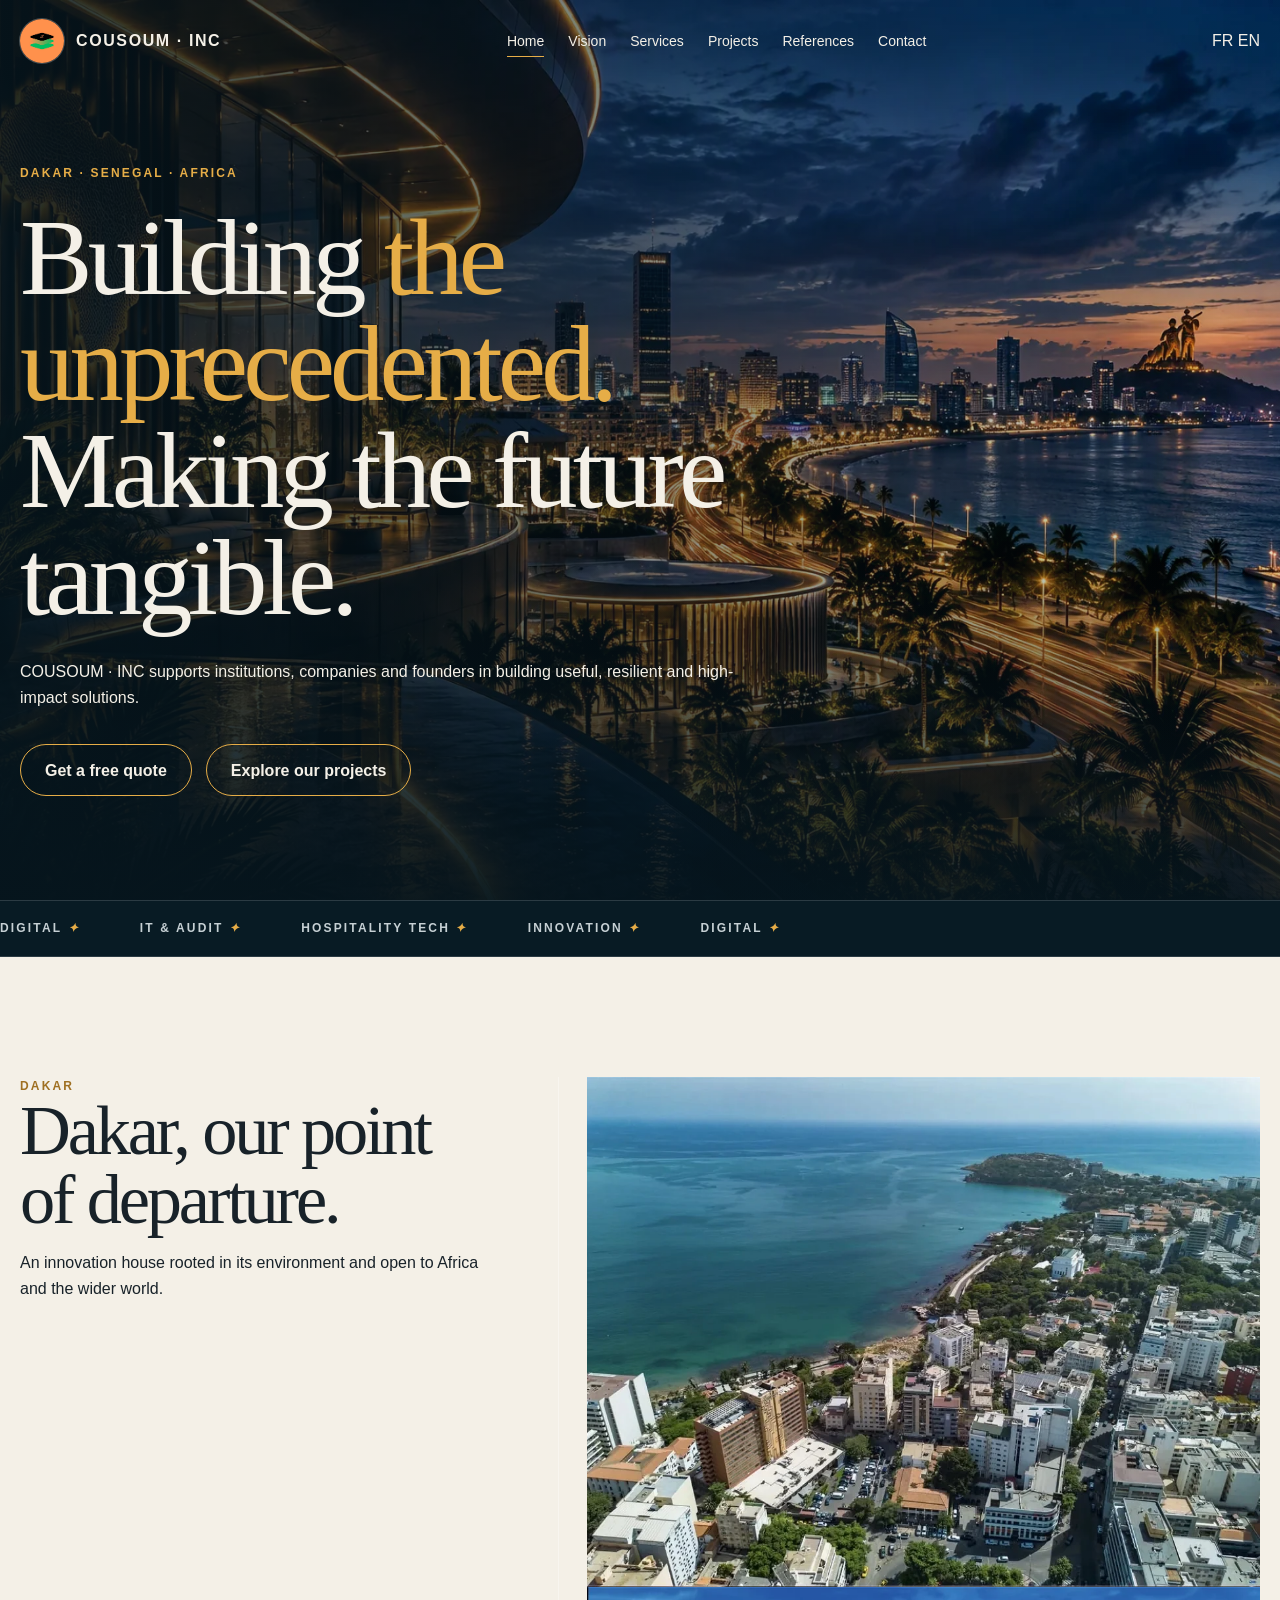
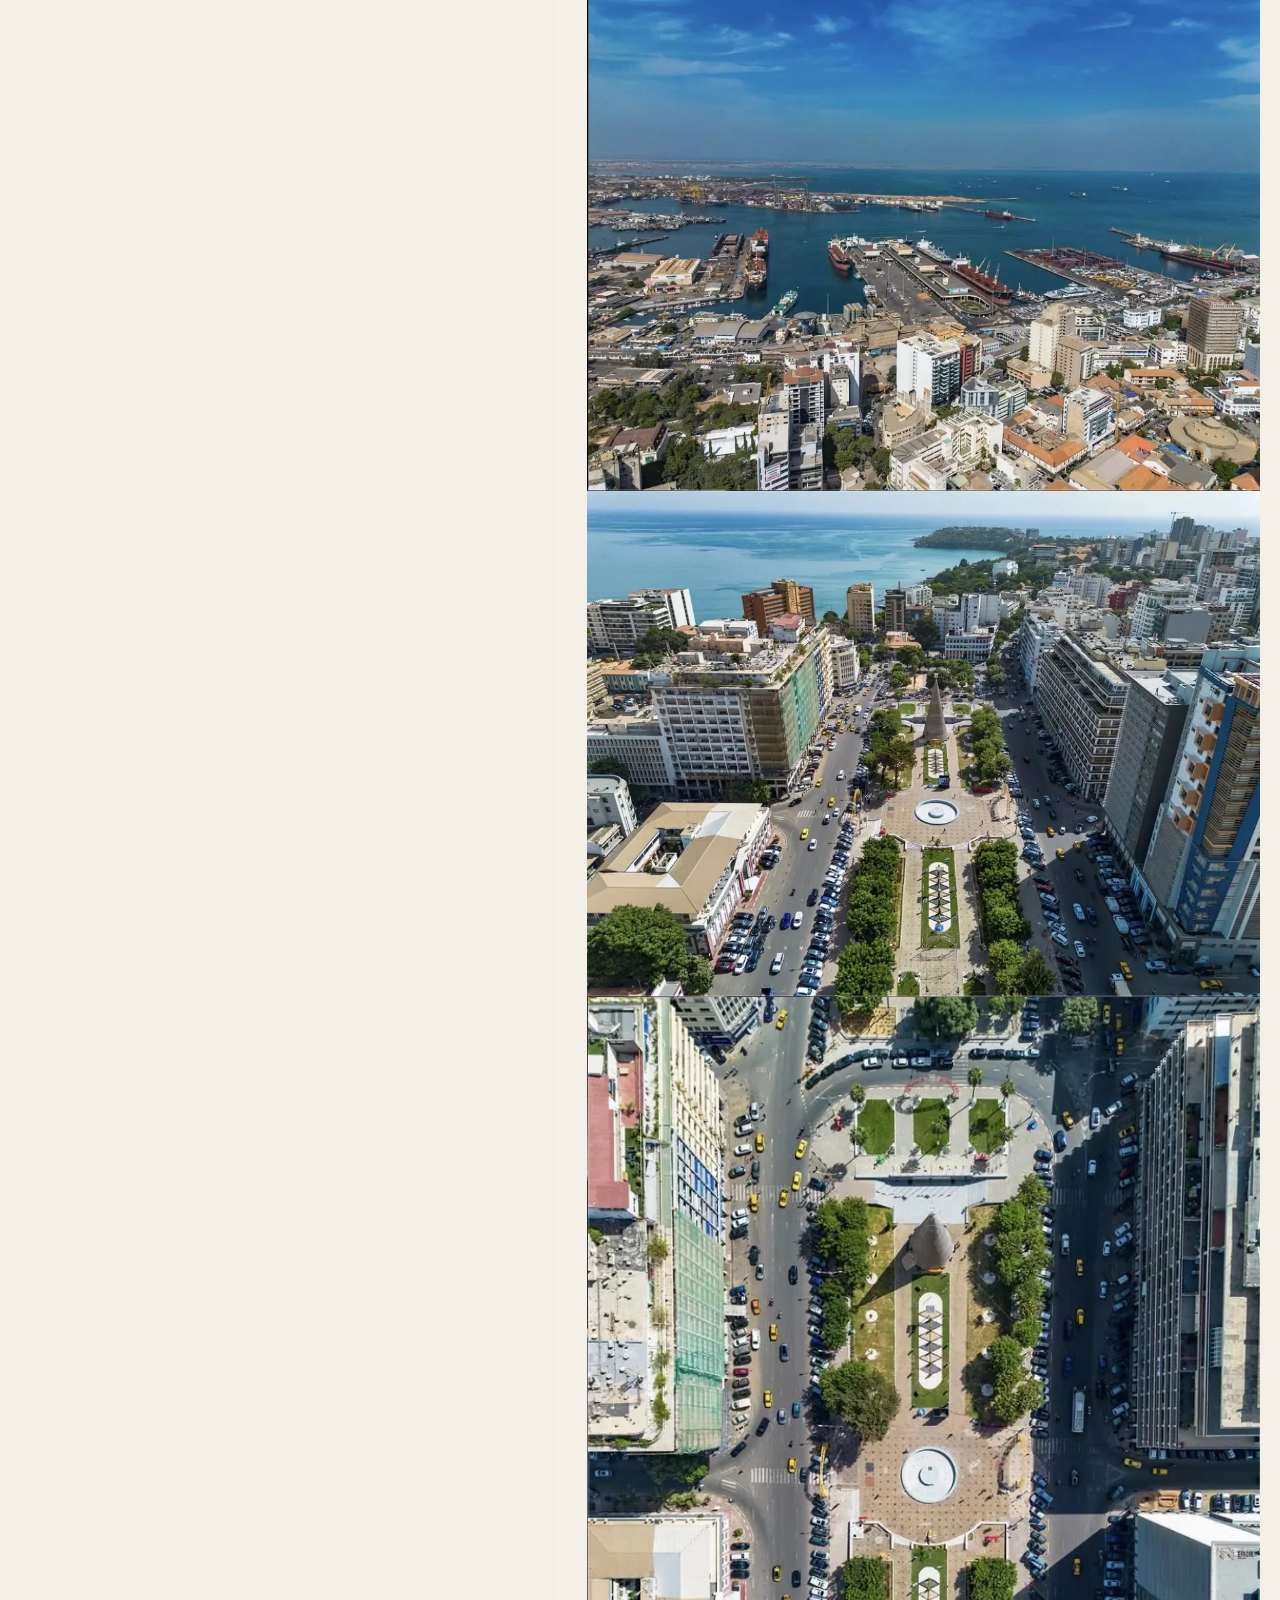
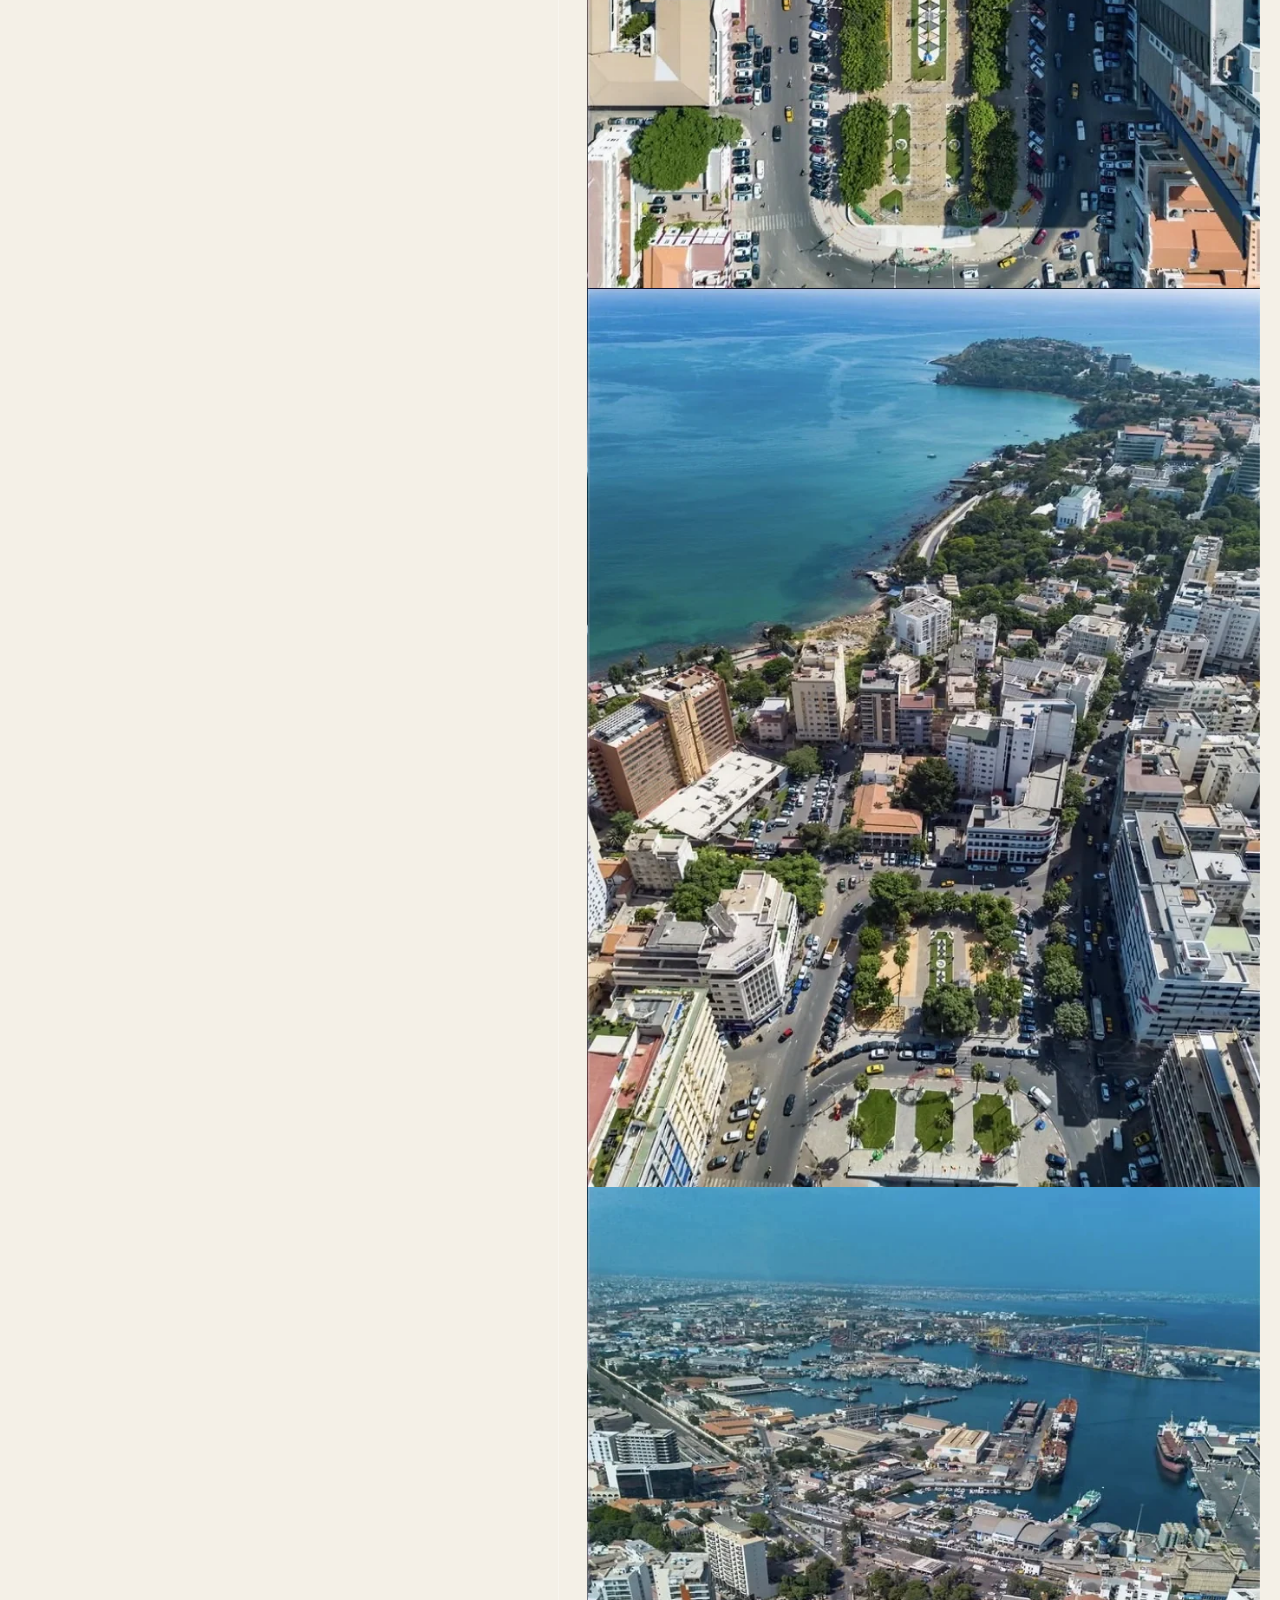
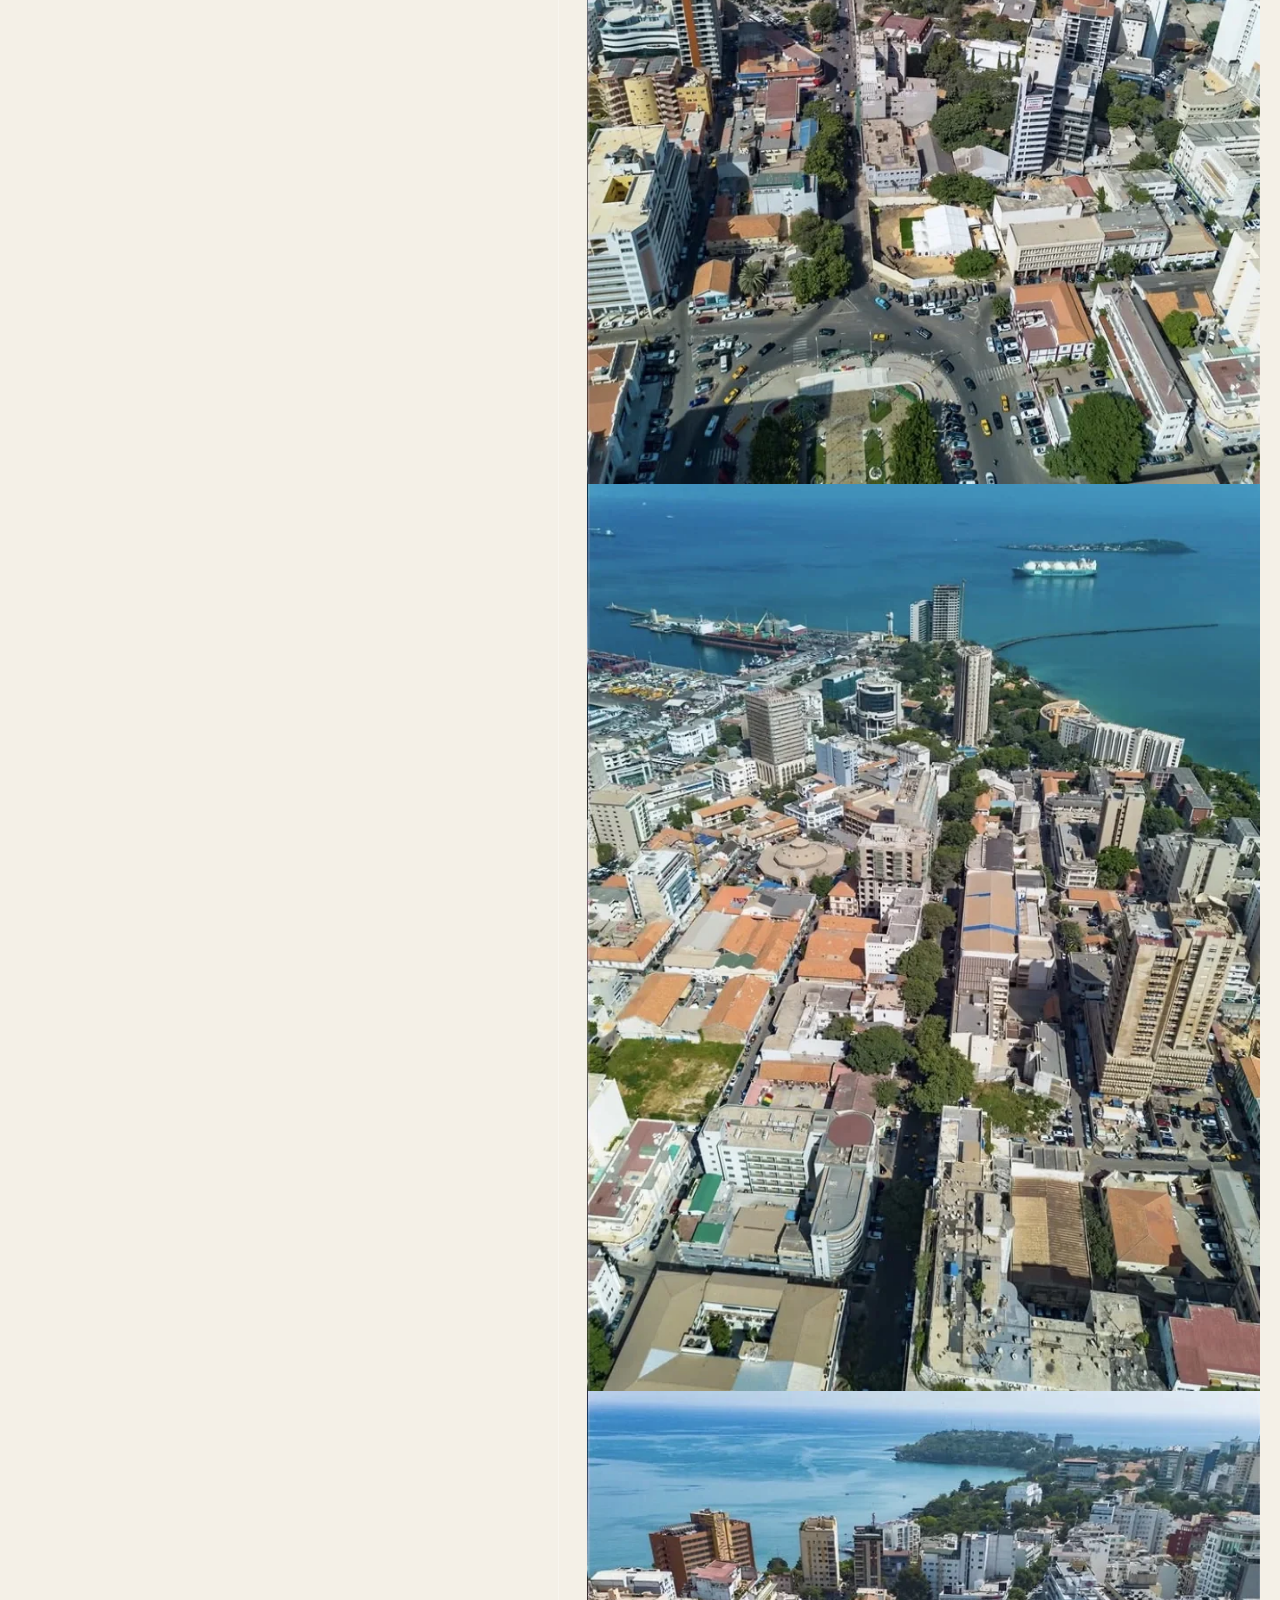
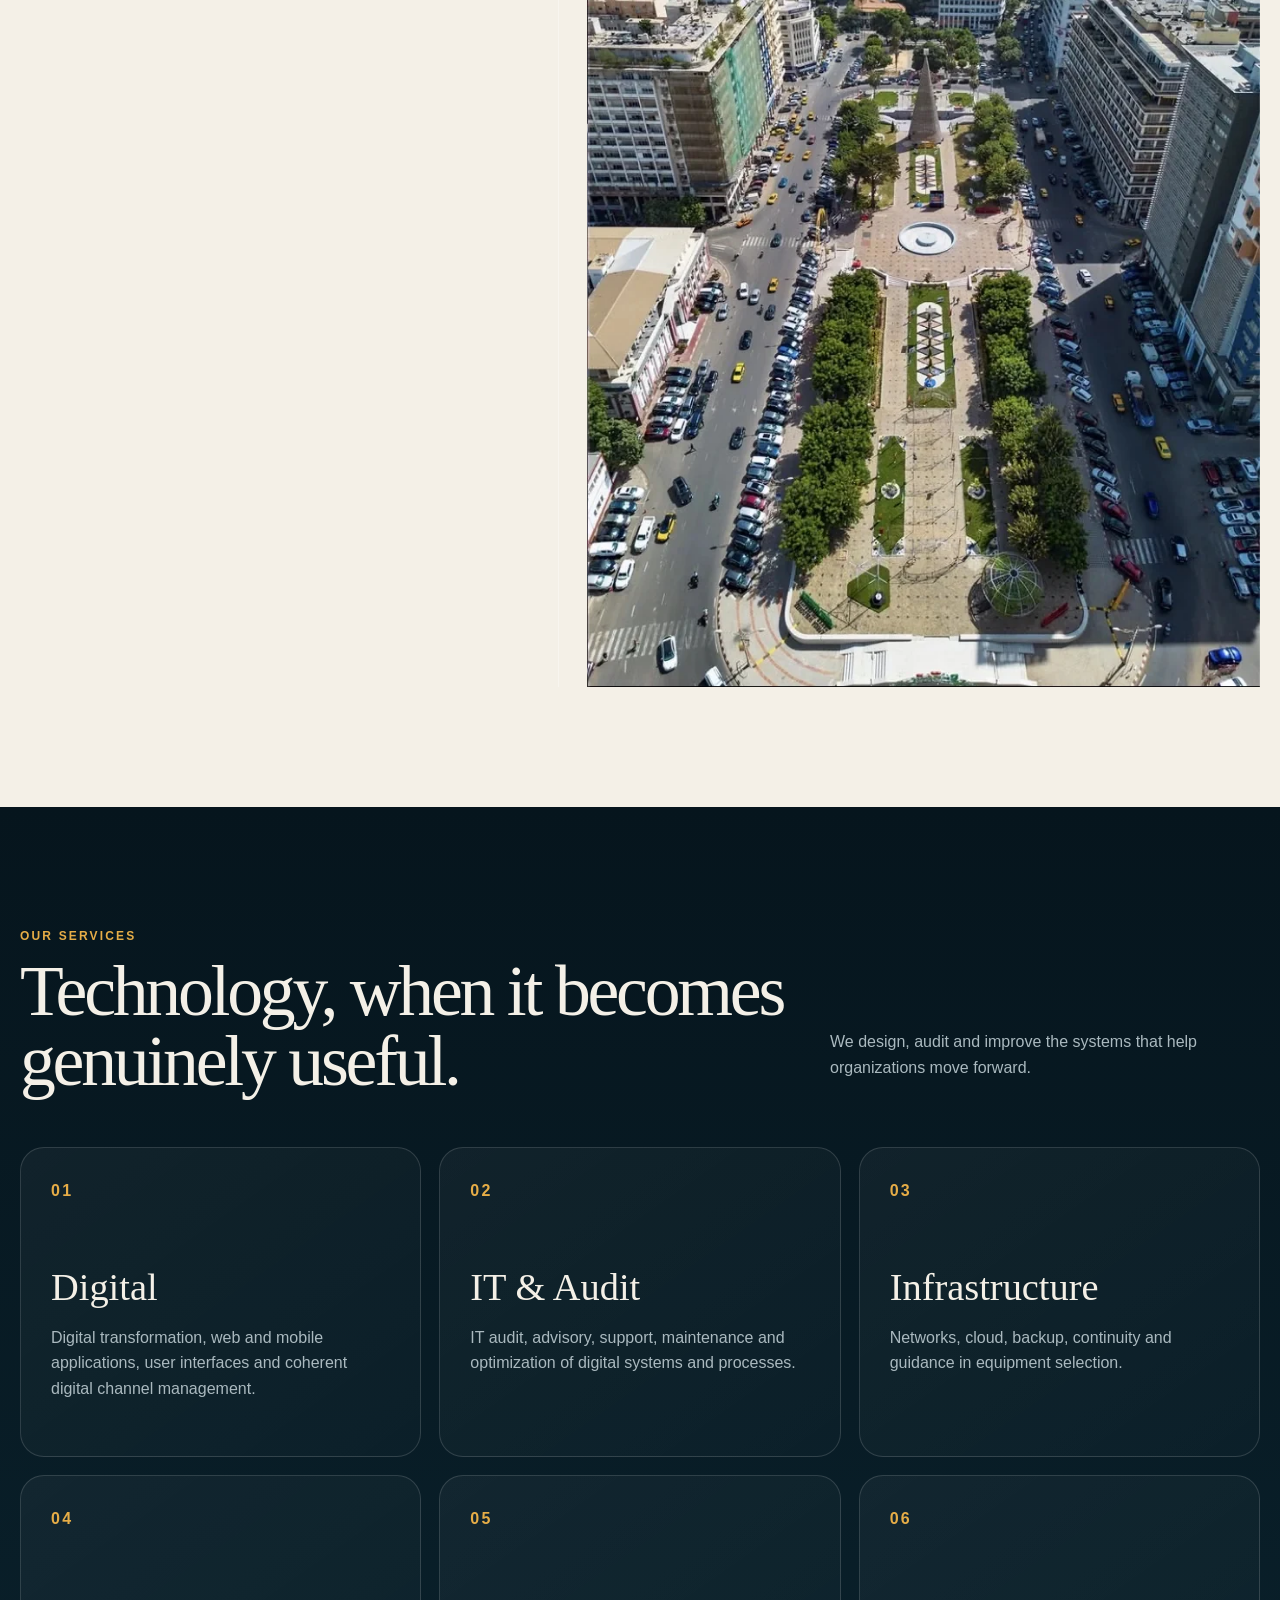
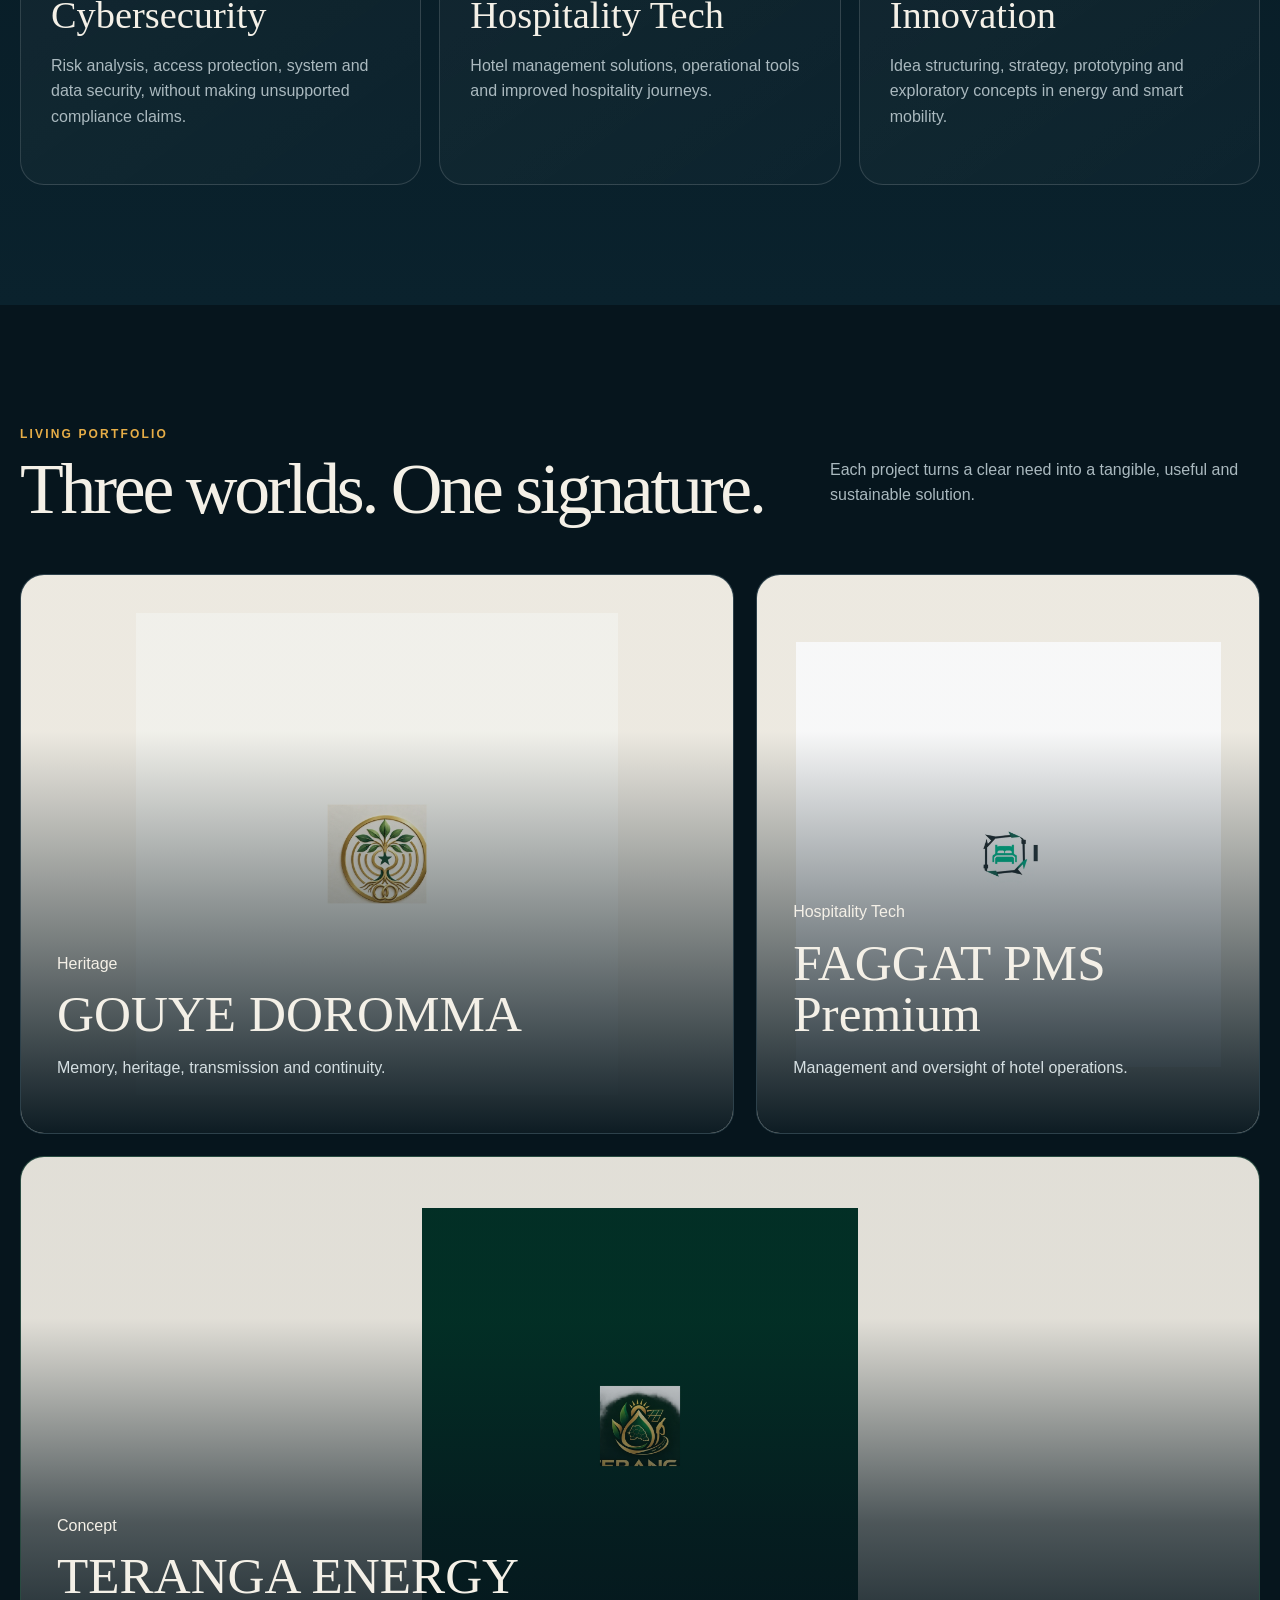
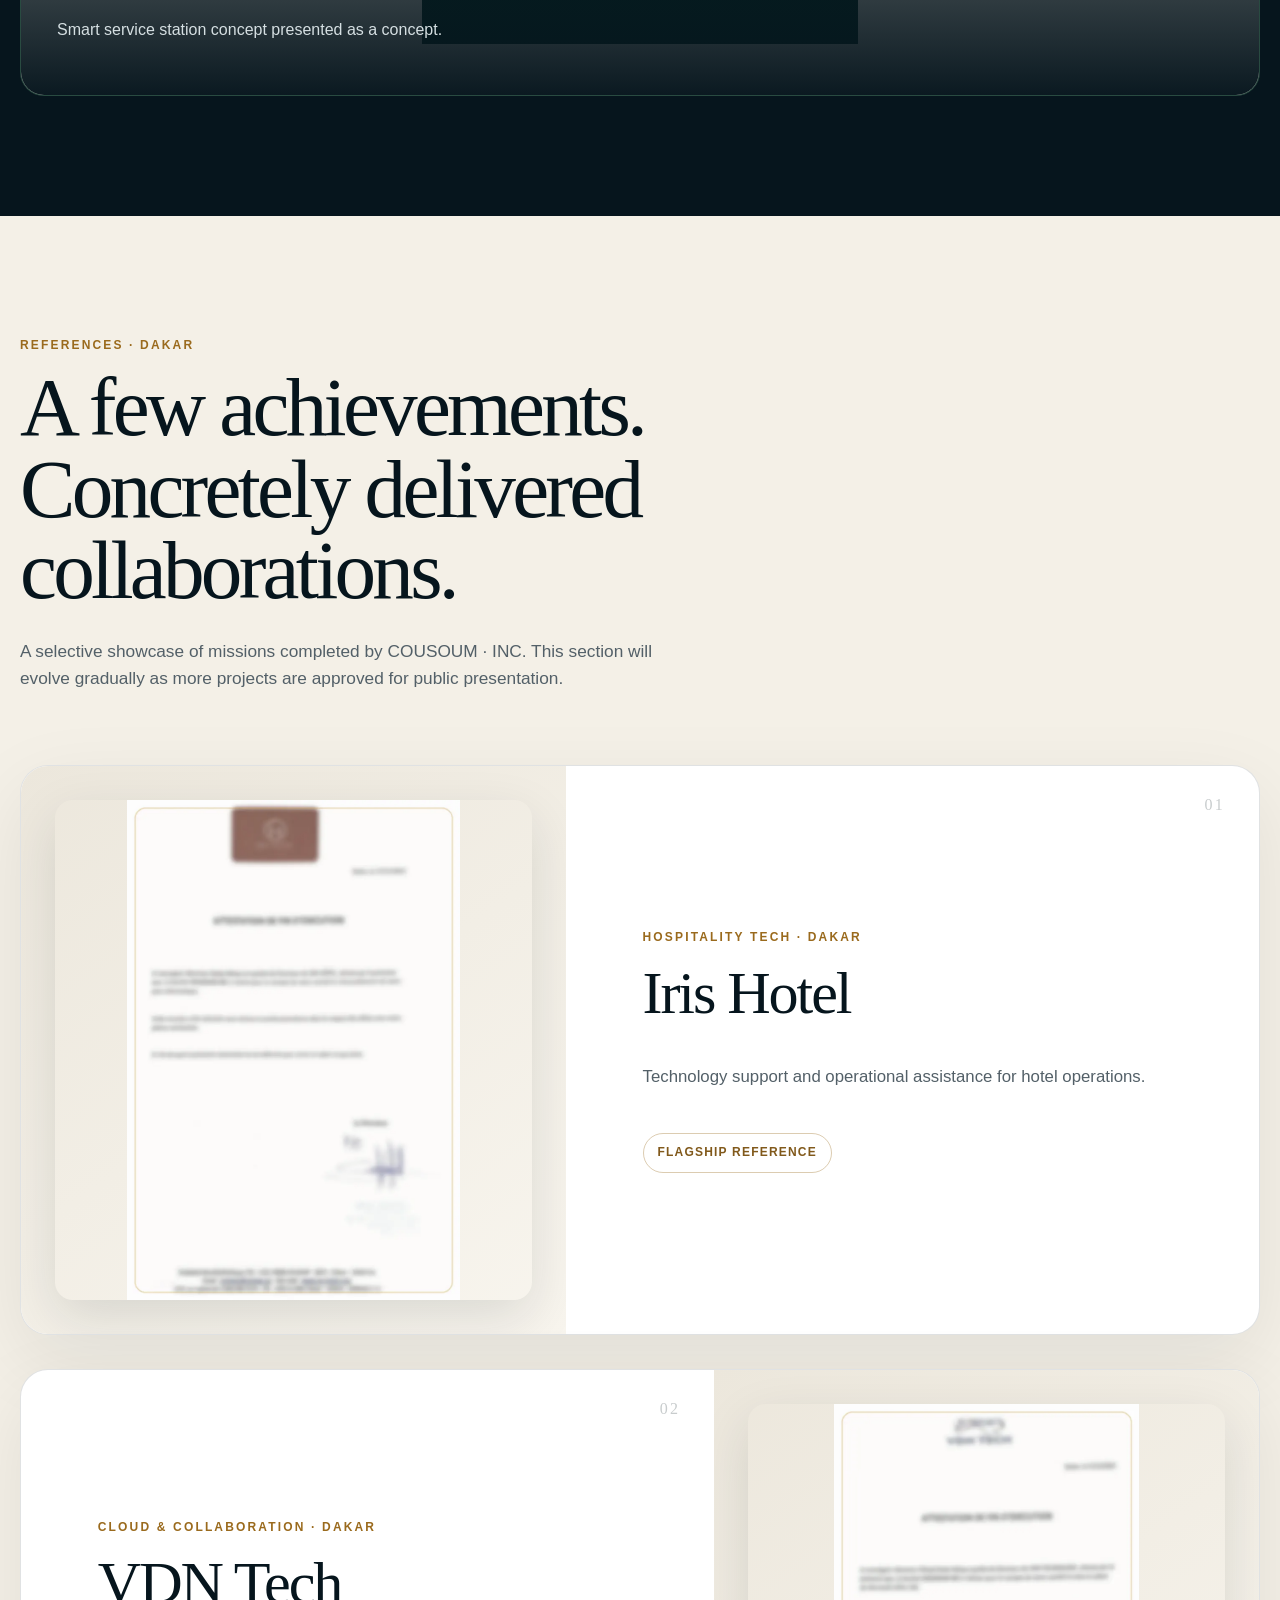
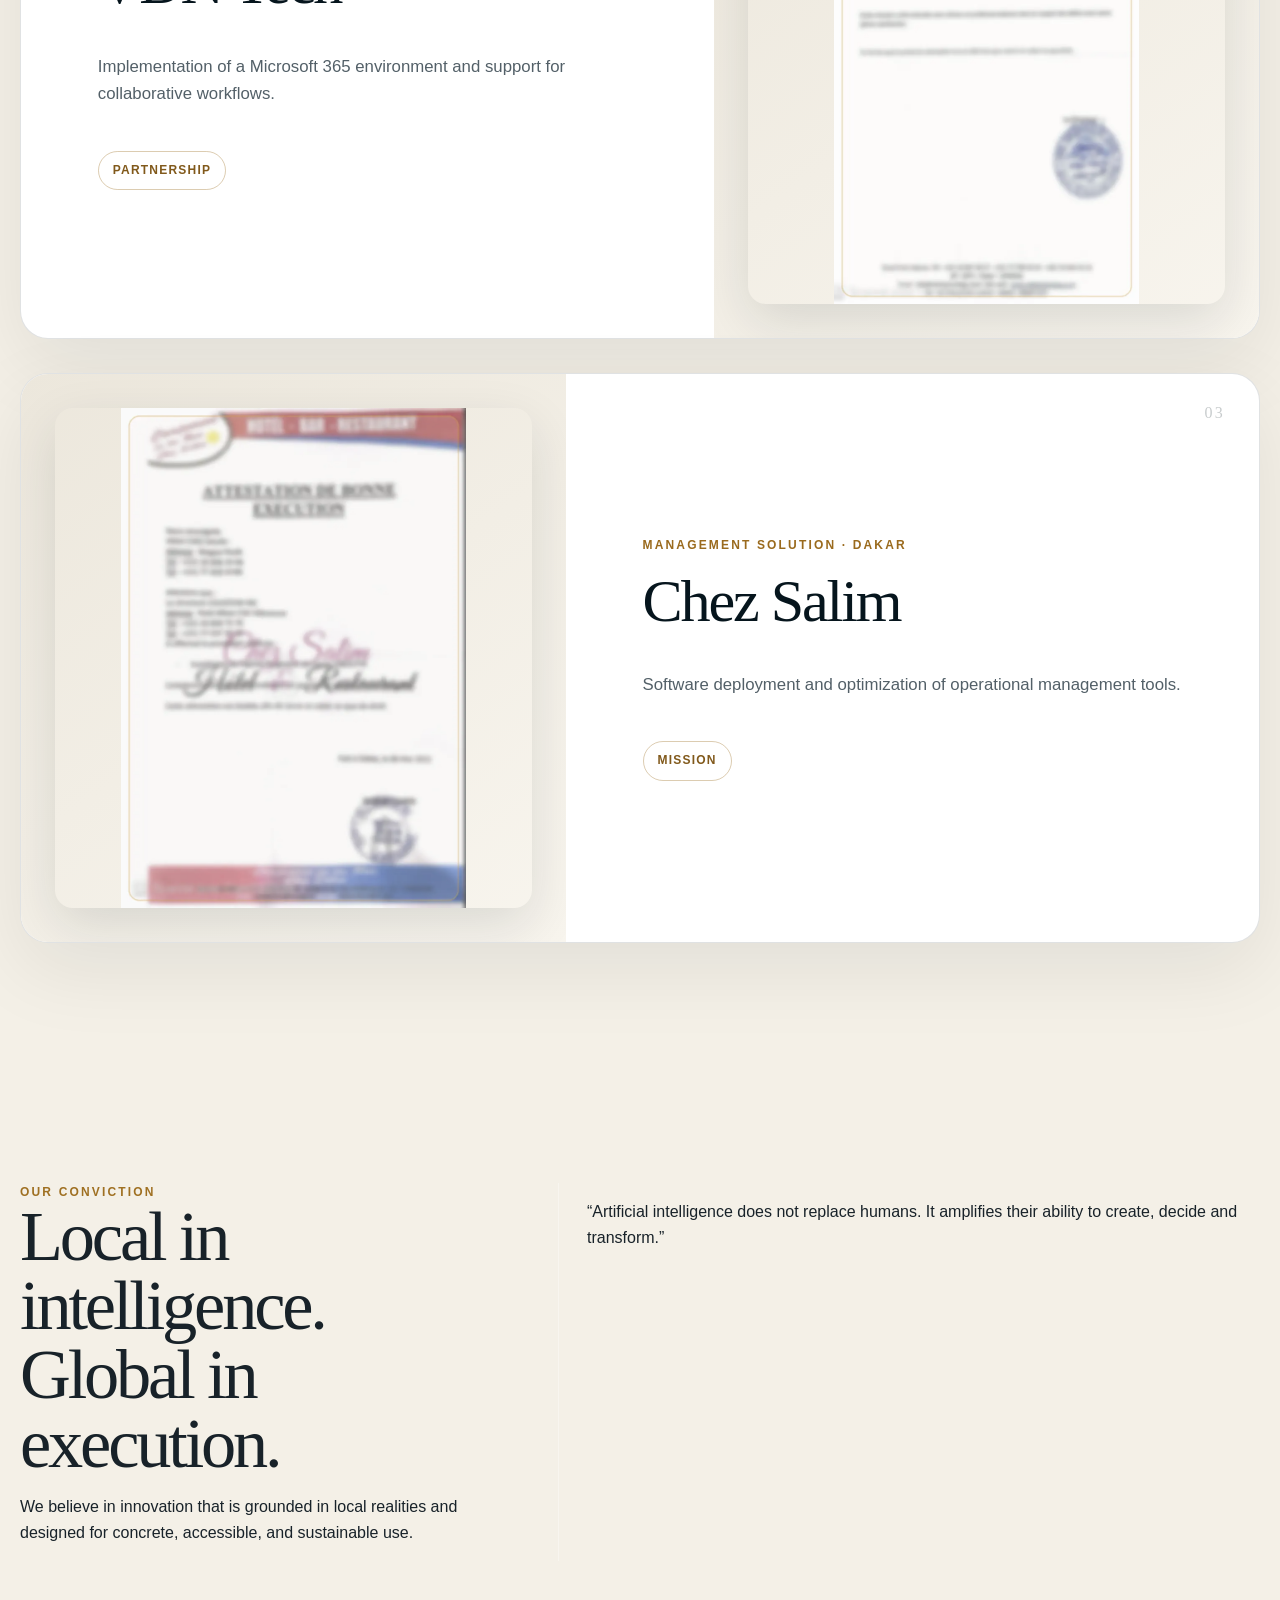
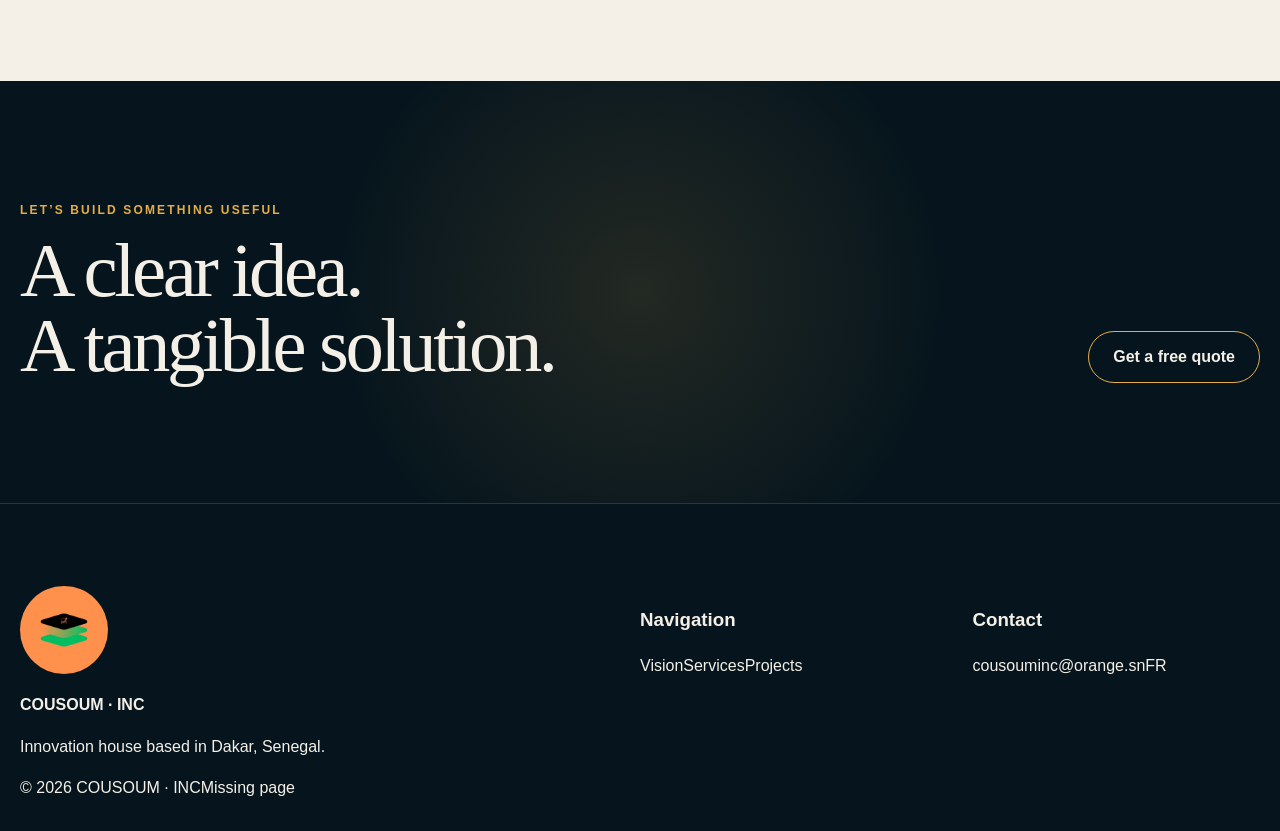
==== en/index.html @ 51898c92 "Add bilingual FR/EN GitHub Pages structure and update SEO metadata for supported language pages." ====
<!doctype html>
<html lang="en-SN">
<head>
  <meta charset="utf-8">
  <meta name="viewport" content="width=device-width,initial-scale=1,viewport-fit=cover">
  <title>COUSOUM · INC | Innovation house in Dakar</title>
  <meta name="description" content="COUSOUM · INC designs digital, IT, hospitality and innovation solutions from Dakar, Senegal.">
  <meta name="theme-color" content="#06151d">
  <link rel="canonical" href="https://pims5.github.io/cousoum-inc/en/">
  <link rel="alternate" href="https://pims5.github.io/cousoum-inc/fr/" hreflang="fr">
  <link rel="alternate" href="https://pims5.github.io/cousoum-inc/en/" hreflang="en">
  <link rel="alternate" href="https://pims5.github.io/cousoum-inc/" hreflang="x-default">
  <link rel="icon" href="../favicon.ico">
  <link rel="apple-touch-icon" href="../apple-touch-icon.png">
  <link rel="manifest" href="../site.webmanifest">
  <link rel="preload" as="image" href="../hero-dakar.webp" type="image/webp" fetchpriority="high">
  <link rel="stylesheet" href="../style.css">
  <meta property="og:type" content="website">
  <meta property="og:locale" content="en_US">
  <meta property="og:title" content="COUSOUM · INC | Building the unprecedented">
  <meta property="og:description" content="Building the unprecedented. Making the future tangible.">
  <meta property="og:url" content="https://pims5.github.io/cousoum-inc/en/">
  <meta property="og:image" content="https://pims5.github.io/cousoum-inc/hero-dakar.webp">
  <meta name="twitter:card" content="summary_large_image">
  <script type="application/ld+json">
  {"@context":"https://schema.org","@type":"Organization","name":"COUSOUM INC","url":"https://pims5.github.io/cousoum-inc/en/","logo":"https://pims5.github.io/cousoum-inc/cousoum-logo.jpg","email":"cousouminc@orange.sn"}
  </script>
</head>
<body>
  <a class="skip" href="#main">Skip to content</a>
  <header class="header" data-header>
    <div class="container nav">
      <a class="brand" href="../" aria-label="COUSOUM INC, home"><img src="../cousoum-logo.jpg" width="44" height="44" alt="COUSOUM INC logo"><span>COUSOUM · INC</span></a>
      <nav class="desktop" aria-label="Main navigation">
        <a aria-current="page" href="#top">Home</a>
        <a href="#vision">Vision</a>
        <a href="#services">Services</a>
        <a href="#portfolio">Projects</a>
        <a href="#references">References</a>
        <a href="#contact">Contact</a>
      </nav>
      <div class="lang-switch" aria-label="Select language">
        <a href="/cousoum-inc/fr/">FR</a>
        <a href="/cousoum-inc/en/" aria-current="page">EN</a>
      </div>
      <button class="menu-btn" type="button" data-menu aria-expanded="false" aria-controls="mobileMenu" aria-label="Open menu"><span></span><span></span></button>
    </div>
  </header>
  <nav id="mobileMenu" class="mobile-menu" aria-label="Mobile navigation" hidden>
    <ol>
      <li><a href="#top">01 Home</a></li>
      <li><a href="#vision">02 Vision</a></li>
      <li><a href="#services">03 Services</a></li>
      <li><a href="#portfolio">04 Projects</a></li>
      <li><a href="#references">05 References</a></li>
      <li><a href="#contact">06 Contact</a></li>
    </ol>
    <p class="mobile-note">The private area is activated only with secure authentication.</p>
  </nav>
  <main id="main">
    <section class="hero" aria-labelledby="hero-title" id="top">
      <div class="hero-media"><img src="../hero-dakar.webp" width="1920" height="1080" alt="Panoramic view of Dakar" fetchpriority="high" decoding="async"></div>
      <div class="container hero-grid">
        <div class="reveal">
          <div class="eyebrow">Dakar · Senegal · Africa</div>
          <h1 id="hero-title">Building <em>the unprecedented.</em><br>Making the future tangible.</h1>
          <p>COUSOUM · INC supports institutions, companies and founders in building useful, resilient and high-impact solutions.</p>
          <div class="actions">
            <a class="btn" href="#contact">Get a free quote</a>
            <a class="btn btn-secondary" href="#portfolio">Explore our projects</a>
          </div>
        </div>
      </div>
    </section>

    <div class="marquee" aria-hidden="true">
      <div class="marquee-track">
        <span>DIGITAL <i>✦</i></span>
        <span>IT &amp; AUDIT <i>✦</i></span>
        <span>HOSPITALITY TECH <i>✦</i></span>
        <span>INNOVATION <i>✦</i></span>
        <span>DIGITAL <i>✦</i></span>
      </div>
    </div>

    <section class="light" id="dakar">
      <div class="container manifesto">
        <div class="reveal">
          <div class="eyebrow">Dakar</div>
          <h2>Dakar, our point of departure.</h2>
          <p>An innovation house rooted in its environment and open to Africa and the wider world.</p>
        </div>
        <div class="hero-side reveal">
          <div class="dakar-grid">
            <img src="../dakar-01.webp" alt="Dakar image 01" width="960" height="720">
            <img src="../dakar-02.webp" alt="Dakar image 02" width="960" height="720">
            <img src="../dakar-03.webp" alt="Dakar image 03" width="960" height="720">
            <img src="../dakar-05.webp" alt="Dakar image 05" width="960" height="720">
            <img src="../dakar-06.webp" alt="Dakar image 06" width="960" height="720">
            <img src="../dakar-07.webp" alt="Dakar image 07" width="960" height="720">
            <img src="../dakar-08.webp" alt="Dakar image 08" width="960" height="720">
            <img src="../dakar-09.webp" alt="Dakar image 09" width="960" height="720">
          </div>
        </div>
      </div>
    </section>

    <section id="services" class="services" aria-labelledby="services-title">
      <div class="container">
        <div class="section-head reveal">
          <div>
            <div class="eyebrow">Our services</div>
            <h2 id="services-title">Technology, when it becomes genuinely useful.</h2>
          </div>
          <p>We design, audit and improve the systems that help organizations move forward.</p>
        </div>
        <div class="service-grid">
          <article class="service-card reveal"><span>01</span><h3>Digital</h3><p>Digital transformation, web and mobile applications, user interfaces and coherent digital channel management.</p></article>
          <article class="service-card reveal"><span>02</span><h3>IT &amp; Audit</h3><p>IT audit, advisory, support, maintenance and optimization of digital systems and processes.</p></article>
          <article class="service-card reveal"><span>03</span><h3>Infrastructure</h3><p>Networks, cloud, backup, continuity and guidance in equipment selection.</p></article>
          <article class="service-card reveal"><span>04</span><h3>Cybersecurity</h3><p>Risk analysis, access protection, system and data security, without making unsupported compliance claims.</p></article>
          <article class="service-card reveal"><span>05</span><h3>Hospitality Tech</h3><p>Hotel management solutions, operational tools and improved hospitality journeys.</p></article>
          <article class="service-card reveal"><span>06</span><h3>Innovation</h3><p>Idea structuring, strategy, prototyping and exploratory concepts in energy and smart mobility.</p></article>
        </div>
      </div>
    </section>

    <section id="portfolio">
      <div class="container">
        <div class="section-head reveal">
          <div>
            <div class="eyebrow">Living portfolio</div>
            <h2>Three worlds. One signature.</h2>
          </div>
          <p>Each project turns a clear need into a tangible, useful and sustainable solution.</p>
        </div>
        <div class="projects">
          <article class="project-card reveal" data-parallax>
            <img loading="lazy" decoding="async" src="../gouye-doromma-icon.webp" width="1600" height="1600" alt="Gouye Doromma visual identity icon">
            <div class="project-content"><span class="project-tag">Heritage</span><h3>GOUYE DOROMMA</h3><p>Memory, heritage, transmission and continuity.</p></div>
          </article>
          <article class="project-card reveal" data-parallax>
            <img loading="lazy" decoding="async" src="../faggat-icon.webp" width="1600" height="1600" alt="FAGGAT PMS premium logo icon">
            <div class="project-content"><span class="project-tag">Hospitality Tech</span><h3>FAGGAT PMS Premium</h3><p>Management and oversight of hotel operations.</p></div>
          </article>
          <article class="project-card project-card--teranga reveal" data-parallax>
            <img loading="lazy" decoding="async" src="../teranga-energy-icon.webp" width="1600" height="1600" alt="TERANGA ENERGY logo icon">
            <div class="project-content"><span class="project-tag">Concept</span><h3>TERANGA ENERGY</h3><p>Smart service station concept presented as a concept.</p></div>
          </article>
        </div>
      </div>
    </section>

    <section class="references" id="references" aria-labelledby="references-title">
      <div class="container">
        <div class="references-intro reveal">
          <div class="eyebrow">References · Dakar</div>
          <h2 id="references-title">A few achievements.<br>Concretely delivered collaborations.</h2>
          <p>A selective showcase of missions completed by COUSOUM · INC. This section will evolve gradually as more projects are approved for public presentation.</p>
        </div>

        <div class="reference-showcase">
          <article class="reference-item reveal">
            <div class="reference-visual"><img loading="lazy" decoding="async" src="../reference-iris-hotel-preview.webp" alt="Iris Hotel reference preview" width="1000" height="700"></div>
            <div class="reference-copy"><span class="reference-index">01</span><div class="eyebrow">Hospitality Tech · Dakar</div><h3>Iris Hotel</h3><p>Technology support and operational assistance for hotel operations.</p><span class="reference-label">Flagship reference</span></div>
          </article>
          <article class="reference-item reverse reveal">
            <div class="reference-visual"><img loading="lazy" decoding="async" src="../reference-vdn-tech-preview.webp" alt="VDN Tech reference preview" width="1000" height="700"></div>
            <div class="reference-copy"><span class="reference-index">02</span><div class="eyebrow">Cloud &amp; collaboration · Dakar</div><h3>VDN Tech</h3><p>Implementation of a Microsoft 365 environment and support for collaborative workflows.</p><span class="reference-label">Partnership</span></div>
          </article>
          <article class="reference-item reveal">
            <div class="reference-visual"><img loading="lazy" decoding="async" src="../reference-chez-salim-preview.webp" alt="Chez Salim reference preview" width="1000" height="700"></div>
            <div class="reference-copy"><span class="reference-index">03</span><div class="eyebrow">Management solution · Dakar</div><h3>Chez Salim</h3><p>Software deployment and optimization of operational management tools.</p><span class="reference-label">Mission</span></div>
          </article>
        </div>
      </div>
    </section>

    <section class="light" id="vision"><div class="container manifesto"><div class="reveal"><div class="eyebrow">Our conviction</div><h2>Local in intelligence. Global in execution.</h2><p>We believe in innovation that is grounded in local realities and designed for concrete, accessible, and sustainable use.</p></div><div class="hero-side reveal"><div class="quote-box"><p>“Artificial intelligence does not replace humans. It amplifies their ability to create, decide and transform.”</p></div></div></div></section>

    <section class="contact" id="contact"><div class="container contact-inner reveal"><div><div class="eyebrow">Let’s build something useful</div><h2>A clear idea.<br>A tangible solution.</h2></div><a class="btn" href="mailto:cousouminc@orange.sn?subject=Free%20Quote%20Request">Get a free quote</a></div></section>
  </main>
  <footer class="footer"><div class="container"><div class="footer-grid"><div><img class="footer-logo" src="../cousoum-logo.jpg" width="88" height="88" alt="COUSOUM INC logo"><strong>COUSOUM · INC</strong><p>Innovation house based in Dakar, Senegal.</p></div><div><h3>Navigation</h3><a href="#vision">Vision</a><a href="#services">Services</a><a href="#portfolio">Projects</a></div><div><h3>Contact</h3><a href="mailto:cousouminc@orange.sn">cousouminc@orange.sn</a><a href="/cousoum-inc/fr/">FR</a></div></div><div class="footer-bottom"><span>© 2026 COUSOUM · INC</span><a href="../404.html">Missing page</a></div></div></footer>
  <script src="../site.js" defer></script>
</body>
</html>
---- style.css ----
:root{--ink:#06151d;--navy:#0a222d;--gold:#e6ad47;--cream:#f4f0e7;--white:#fff;--muted:#aab9bf;--line:rgba(255,255,255,.14);--max:1240px;--radius:24px;--ease:cubic-bezier(.16,1,.3,1)}
*{box-sizing:border-box}html{scroll-behavior:smooth;background:var(--ink)}body{margin:0;color:var(--cream);background:var(--ink);font-family:Inter,-apple-system,BlinkMacSystemFont,"Segoe UI",sans-serif;line-height:1.6;overflow-x:hidden}a{color:inherit;text-decoration:none}img{display:block;max-width:100%}.container{width:min(calc(100% - 40px),var(--max));margin:auto}.skip{position:fixed;left:12px;top:-80px;background:var(--gold);color:var(--ink);padding:12px 16px;z-index:10000}.skip:focus{top:12px}a:focus-visible,button:focus-visible{outline:3px solid var(--gold);outline-offset:4px}.header{position:fixed;inset:0 0 auto;z-index:1000;transition:.35s var(--ease)}.header.scrolled{background:rgba(6,21,29,.88);backdrop-filter:blur(18px);border-bottom:1px solid var(--line)}.nav{min-height:82px;display:flex;align-items:center;justify-content:space-between;gap:24px}.brand{display:flex;align-items:center;gap:12px;font-weight:900;letter-spacing:.1em}.brand img{border-radius:50%;object-fit:cover;box-shadow:0 0 0 1px rgba(255,255,255,.25)}.desktop{display:flex;align-items:center;gap:24px;font-size:14px}.desktop a{position:relative}.desktop a:not(.btn)::after{content:"";position:absolute;left:0;right:100%;bottom:-5px;height:1px;background:var(--gold);transition:.3s var(--ease)}.desktop a:hover::after,.desktop a[aria-current="page"]::after{right:0}.private-disabled{min-height:46px;padding:0 20px;border:1px solid rgba(230,173,71,.42);border-radius:999px;display:inline-flex;align-items:center;color:var(--muted);cursor:not-allowed}.menu-btn{display:none;width:50px;height:50px;border:1px solid var(--line);border-radius:50%;background:rgba(255,255,255,.05);color:var(--cream)}.menu-btn span{display:block;width:24px;height:1px;background:var(--gold);margin:7px auto}.mobile-menu{position:fixed;inset:0;z-index:950;background:radial-gradient(circle at 80% 10%,rgba(230,173,71,.16),transparent 34%),var(--ink);padding:max(120px,calc(env(safe-area-inset-top) + 92px)) max(24px,env(safe-area-inset-right)) max(40px,env(safe-area-inset-bottom)) max(24px,env(safe-area-inset-left));overflow:auto}.mobile-menu[hidden]{display:none}.mobile-menu ol{list-style:none;padding:0;margin:0}.mobile-menu li{border-top:1px solid var(--line)}.mobile-menu a{display:block;padding:18px 0;font:clamp(1.8rem,8vw,3rem)/1 Georgia,"Times New Roman",serif}.mobile-note{max-width:480px;color:var(--muted)}.eyebrow{color:var(--gold);font-size:12px;font-weight:900;letter-spacing:.18em;text-transform:uppercase}.hero{min-height:100svh;position:relative;display:flex;align-items:end;padding:150px 0 90px;isolation:isolate}.hero-media{position:absolute;inset:0;z-index:-2}.hero-media img{width:100%;height:100%;object-fit:cover;object-position:center 45%;filter:saturate(.92) contrast(1.03)}.hero::after{content:"";position:absolute;inset:0;z-index:-1;background:linear-gradient(90deg,rgba(6,21,29,.88) 0%,rgba(6,21,29,.52) 46%,rgba(6,21,29,.08) 100%),linear-gradient(0deg,rgba(6,21,29,.92),transparent 38%)}.hero-grid{display:grid;grid-template-columns:1.25fr .75fr;gap:60px;align-items:end}.hero h1,h2{font-family:Georgia,"Times New Roman",serif;font-weight:400;line-height:.98;letter-spacing:-.045em}.hero h1{font-size:clamp(3.4rem,8.5vw,8rem);margin:22px 0 28px;max-width:980px}.hero h1 em{font-style:normal;color:var(--gold)}.lead{font-size:clamp(1.05rem,2vw,1.28rem);color:#dbe3e5;max-width:760px}.hero-side{border-left:1px solid rgba(255,255,255,.3);padding-left:28px}.hero-side strong{display:block;font:2.2rem Georgia,serif;color:var(--gold)}.actions{display:flex;flex-wrap:wrap;gap:14px;margin-top:34px}.btn{min-height:52px;padding:0 24px;border:1px solid var(--gold);border-radius:999px;display:inline-flex;align-items:center;justify-content:center;font-weight:800;transition:.35s var(--ease)}.btn:hover{transform:translateY(-3px);box-shadow:0 14px 40px rgba(230,173,71,.18)}.btn.gold{background:var(--gold);color:var(--ink)}.marquee{overflow:hidden;border-block:1px solid var(--line);background:#081b24}.marquee-track{display:flex;width:max-content;gap:60px;padding:18px 0;animation:scroll 30s linear infinite}.marquee span{font-size:12px;font-weight:900;letter-spacing:.18em;color:#c6d0d4}.marquee i{color:var(--gold)}@keyframes scroll{to{transform:translateX(-50%)}}section{padding:120px 0}.section-head{display:flex;justify-content:space-between;align-items:end;gap:40px;margin-bottom:50px}.section-head h2{font-size:clamp(2.5rem,5.6vw,5.5rem);margin:10px 0 0;max-width:880px}.section-head p{max-width:430px;color:var(--muted)}.services{background:linear-gradient(180deg,var(--ink),var(--navy))}.service-grid{display:grid;grid-template-columns:repeat(3,1fr);gap:18px}.service-card{min-height:310px;padding:30px;border:1px solid var(--line);border-radius:var(--radius);background:linear-gradient(145deg,rgba(255,255,255,.045),rgba(255,255,255,.015));transition:.4s var(--ease)}.service-card:hover{transform:translateY(-6px);border-color:rgba(230,173,71,.5)}.service-card>span{color:var(--gold);font-weight:900;letter-spacing:.14em}.service-card h3{font:clamp(1.8rem,3vw,2.8rem)/1 Georgia,serif;margin:65px 0 18px}.service-card p{color:var(--muted);margin:0}.service-signature{text-align:center;color:var(--gold);font-weight:800;letter-spacing:.08em;margin:46px 0 0}.projects{display:grid;grid-template-columns:repeat(12,1fr);gap:22px}.project-card{position:relative;min-height:560px;border-radius:var(--radius);overflow:hidden;isolation:isolate;border:1px solid var(--line);background:var(--navy)}.project-card:nth-child(1){grid-column:span 7}.project-card:nth-child(2){grid-column:span 5}.project-card:nth-child(3){grid-column:span 12;min-height:540px}.project-card img{position:absolute;inset:0;width:100%;height:100%;object-fit:cover;z-index:-2;transition:1.2s var(--ease)}.project-card::after{content:"";position:absolute;inset:0;z-index:-1;background:linear-gradient(0deg,rgba(6,21,29,.97),rgba(6,21,29,.03) 72%)}.project-card:hover img{transform:scale(1.045)}.project-card--teranga{background:#062d22}.project-card--teranga img{object-fit:contain;object-position:center;padding:clamp(22px,4vw,58px)}.project-card--teranga::after{background:linear-gradient(0deg,rgba(6,21,29,.98) 0%,rgba(6,21,29,.7) 32%,rgba(6,21,29,.08) 70%)}.project-content{position:absolute;left:0;right:0;bottom:0;padding:36px}.project-content h3{font:clamp(2.1rem,4vw,4.3rem)/1 Georgia,serif;margin:12px 0}.project-content p{max-width:660px;color:#d5dfe2}.light{background:var(--cream);color:#182229}.light .eyebrow{color:#9f7022}.manifesto{display:grid;grid-template-columns:.8fr 1.2fr;gap:70px}.manifesto h2{font-size:clamp(2.5rem,5.5vw,5.4rem);margin:0}.manifesto blockquote{margin:0;font:clamp(1.7rem,3.5vw,3.2rem)/1.28 Georgia,serif}.stats{display:grid;grid-template-columns:repeat(3,1fr);gap:1px;background:#d7d2c9;margin-top:70px}.stat{background:var(--cream);padding:32px}.stat strong{display:block;font:3rem Georgia,serif;color:#9f7022}.contact{background:radial-gradient(circle at center,rgba(230,173,71,.13),transparent 45%)}.contact-inner{display:flex;align-items:end;justify-content:space-between;gap:40px}.contact h2{font-size:clamp(2.7rem,6vw,6rem);margin:12px 0 0}.footer{padding:82px 0 30px;border-top:1px solid var(--line)}.footer-grid{display:grid;grid-template-columns:2fr 1fr 1fr;gap:45px}.footer nav{display:flex;flex-direction:column;gap:10px;color:#c2cdd1}.footer-logo{border-radius:50%;object-fit:cover;margin-bottom:18px}.copyright{margin-top:52px;padding-top:22px;border-top:1px solid var(--line);color:var(--muted);font-size:13px}.reveal{opacity:0;transform:translateY(36px);transition:opacity .85s var(--ease),transform .85s var(--ease)}.reveal.in{opacity:1;transform:none}
@media(max-width:900px){.desktop{display:none}.menu-btn{display:block}.hero-grid,.manifesto{grid-template-columns:1fr}.hero-side{display:none}.hero::after{background:linear-gradient(0deg,rgba(6,21,29,.96) 0%,rgba(6,21,29,.48) 72%,rgba(6,21,29,.16))}.service-grid{grid-template-columns:1fr 1fr}.projects{display:block}.project-card{min-height:520px;margin-bottom:18px}.project-card:nth-child(n){min-height:520px}.section-head{display:block}.stats,.footer-grid{grid-template-columns:1fr}.contact-inner{align-items:flex-start;flex-direction:column}.nav{min-height:72px}section{padding:82px 0}.container{width:min(calc(100% - 30px),var(--max))}.actions{flex-direction:column}.btn{width:100%}.hero{padding-bottom:60px}.header .brand span{font-size:13px}}
@media(max-width:620px){.service-grid{grid-template-columns:1fr}.service-card{min-height:270px}.service-card h3{margin-top:46px}.project-card--teranga img{padding:18px 14px 150px}.project-content{padding:24px}}
@media(max-width:430px){.hero h1{font-size:clamp(2.75rem,14vw,4.3rem)}.project-card:nth-child(n){min-height:460px}.mobile-menu a{font-size:clamp(1.65rem,8vw,2.35rem)}.brand img{width:40px;height:40px}}
@media(max-height:520px) and (orientation:landscape){.hero{min-height:680px;padding:110px 0 48px}.mobile-menu{padding-top:88px}.mobile-menu a{padding:10px 0;font-size:1.65rem}}
@media(prefers-reduced-motion:reduce){html{scroll-behavior:auto}*{animation:none!important;transition:none!important}.reveal{opacity:1;transform:none}}

/* Responsive hardening: iOS, Android, tablets and foldables */
html{-webkit-text-size-adjust:100%;text-size-adjust:100%}
body{min-width:0}
button,a{-webkit-tap-highlight-color:transparent;touch-action:manipulation}
img{height:auto}
.hero-media img{height:100%}
.service-card,.project-card,.footer-grid>*{min-width:0}
.hero h1,.section-head h2,.contact h2,.project-content h3{overflow-wrap:break-word}
@supports(height:100dvh){.mobile-menu{min-height:100dvh}.hero{min-height:100dvh}}
@media(hover:none){.service-card:hover,.btn:hover{transform:none;box-shadow:none}.project-card:hover img{transform:none}}
@media(min-width:621px) and (max-width:1024px){.service-grid{grid-template-columns:repeat(2,minmax(0,1fr))}.section-head{align-items:start}.hero h1{font-size:clamp(3.4rem,8vw,6rem)}}
@media(max-width:380px){.container{width:min(calc(100% - 24px),var(--max))}.brand{gap:8px;letter-spacing:.06em}.brand span{font-size:12px}.hero{padding-top:118px}.hero h1{font-size:clamp(2.45rem,13vw,3.45rem)}.lead{font-size:1rem}.service-card{padding:24px}.project-content{padding:22px}}
@media(max-height:480px) and (orientation:landscape){.nav{min-height:60px}.hero{min-height:620px;padding-top:92px}.mobile-menu{padding-top:max(76px,calc(env(safe-area-inset-top) + 58px))}.mobile-menu a{font-size:1.45rem;padding:9px 0}}
@media(orientation:landscape) and (max-width:950px){.hero-media img{object-position:center}.actions{max-width:620px}.service-card{min-height:240px}}
@media(min-width:1025px){.service-grid{grid-template-columns:repeat(3,minmax(0,1fr))}}


/* Official project identities */
.project-card img{background:var(--cream)}
.project-card:nth-child(1) img,.project-card:nth-child(2) img{object-fit:contain;object-position:center;padding:clamp(18px,3vw,42px)}

/* References showcase: elegant, neutral and privacy-safe */
.references{background:var(--cream);color:var(--ink)}
.references .eyebrow{color:#9a6a1d}
.references-intro{max-width:900px;margin-bottom:72px}
.references-intro h2{font-size:clamp(2.7rem,6.5vw,6.4rem);margin:12px 0 26px}
.references-intro p{max-width:680px;color:#536068;font-size:1.08rem}
.reference-showcase{display:grid;gap:34px}
.reference-item{display:grid;grid-template-columns:minmax(0,.88fr) minmax(0,1.12fr);min-height:540px;border:1px solid rgba(6,21,29,.12);border-radius:28px;overflow:hidden;background:#fff;box-shadow:0 26px 80px rgba(6,21,29,.08)}
.reference-item.reverse{grid-template-columns:minmax(0,1.12fr) minmax(0,.88fr)}
.reference-item.reverse .reference-visual{order:2}.reference-item.reverse .reference-copy{order:1}
.reference-visual{min-height:540px;padding:34px;background:linear-gradient(145deg,#ece7dc,#f8f5ee);display:grid;place-items:center;overflow:hidden}
.reference-visual img{width:100%;height:100%;max-height:500px;object-fit:contain;border-radius:18px;filter:saturate(.72);box-shadow:0 18px 52px rgba(6,21,29,.12)}
.reference-copy{position:relative;padding:clamp(38px,6vw,82px);display:flex;flex-direction:column;justify-content:center;align-items:flex-start}
.reference-index{position:absolute;top:30px;right:34px;color:rgba(6,21,29,.22);font:1rem Georgia,serif;letter-spacing:.14em}
.reference-copy h3{font:clamp(2.2rem,4.7vw,4.7rem)/1 Georgia,"Times New Roman",serif;letter-spacing:-.035em;margin:16px 0 24px;max-width:620px}
.reference-copy p{color:#536068;max-width:580px;font-size:1.05rem}
.reference-label{display:inline-flex;margin-top:26px;padding:9px 14px;border:1px solid rgba(154,106,29,.34);border-radius:999px;color:#81591b;font-size:12px;font-weight:800;letter-spacing:.1em;text-transform:uppercase}
.references-note{margin-top:48px;padding-top:28px;border-top:1px solid rgba(6,21,29,.14);display:flex;justify-content:space-between;gap:30px;color:#536068}
.references-note span{color:#81591b;font-weight:900;letter-spacing:.12em;text-transform:uppercase;font-size:12px}.references-note p{margin:0;max-width:620px}
@media(max-width:900px){.references-intro{margin-bottom:48px}.reference-item,.reference-item.reverse{grid-template-columns:1fr;min-height:0}.reference-item.reverse .reference-visual,.reference-item.reverse .reference-copy{order:initial}.reference-visual{min-height:360px;padding:22px}.reference-copy{padding:38px 26px 42px}.reference-index{top:24px;right:26px}.references-note{display:block}.references-note p{margin-top:12px}}
@media(max-width:430px){.reference-item{border-radius:22px}.reference-visual{min-height:300px;padding:16px}.reference-copy h3{font-size:2.35rem}.reference-copy p{font-size:1rem}}
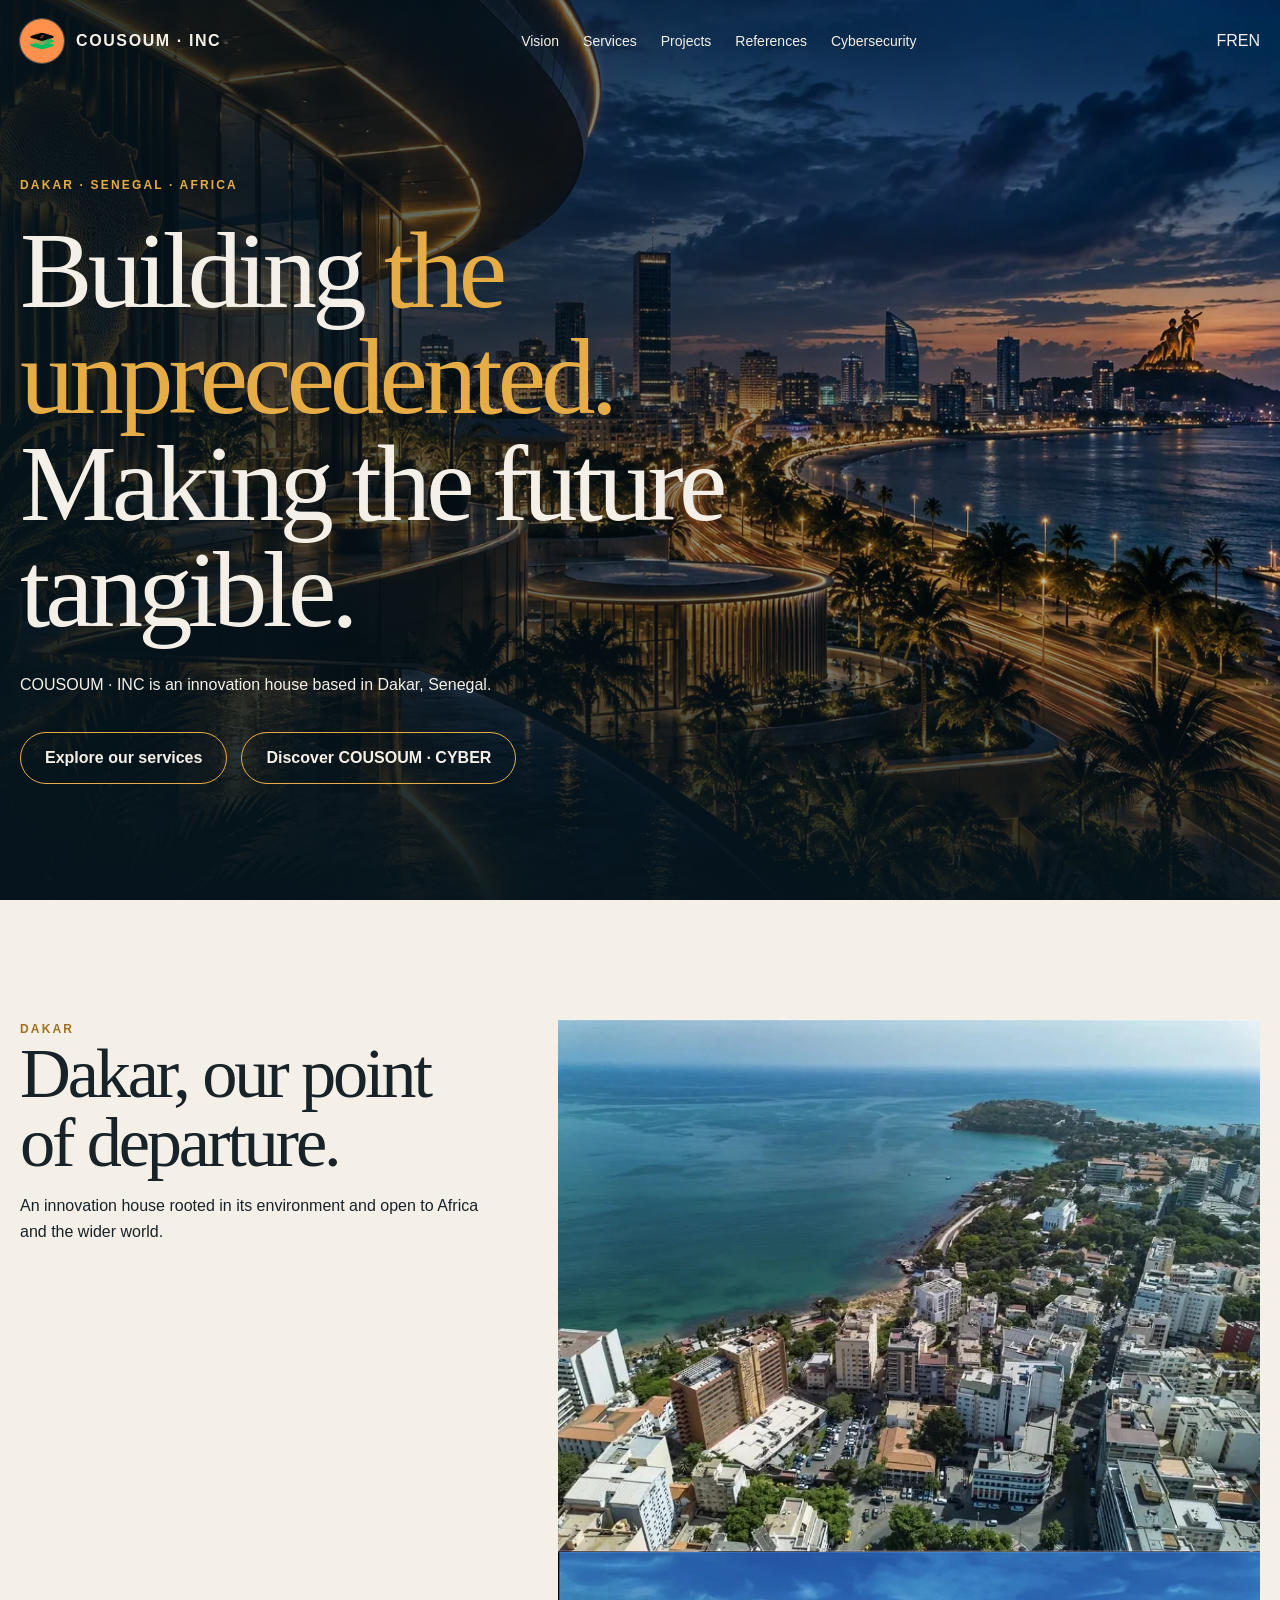
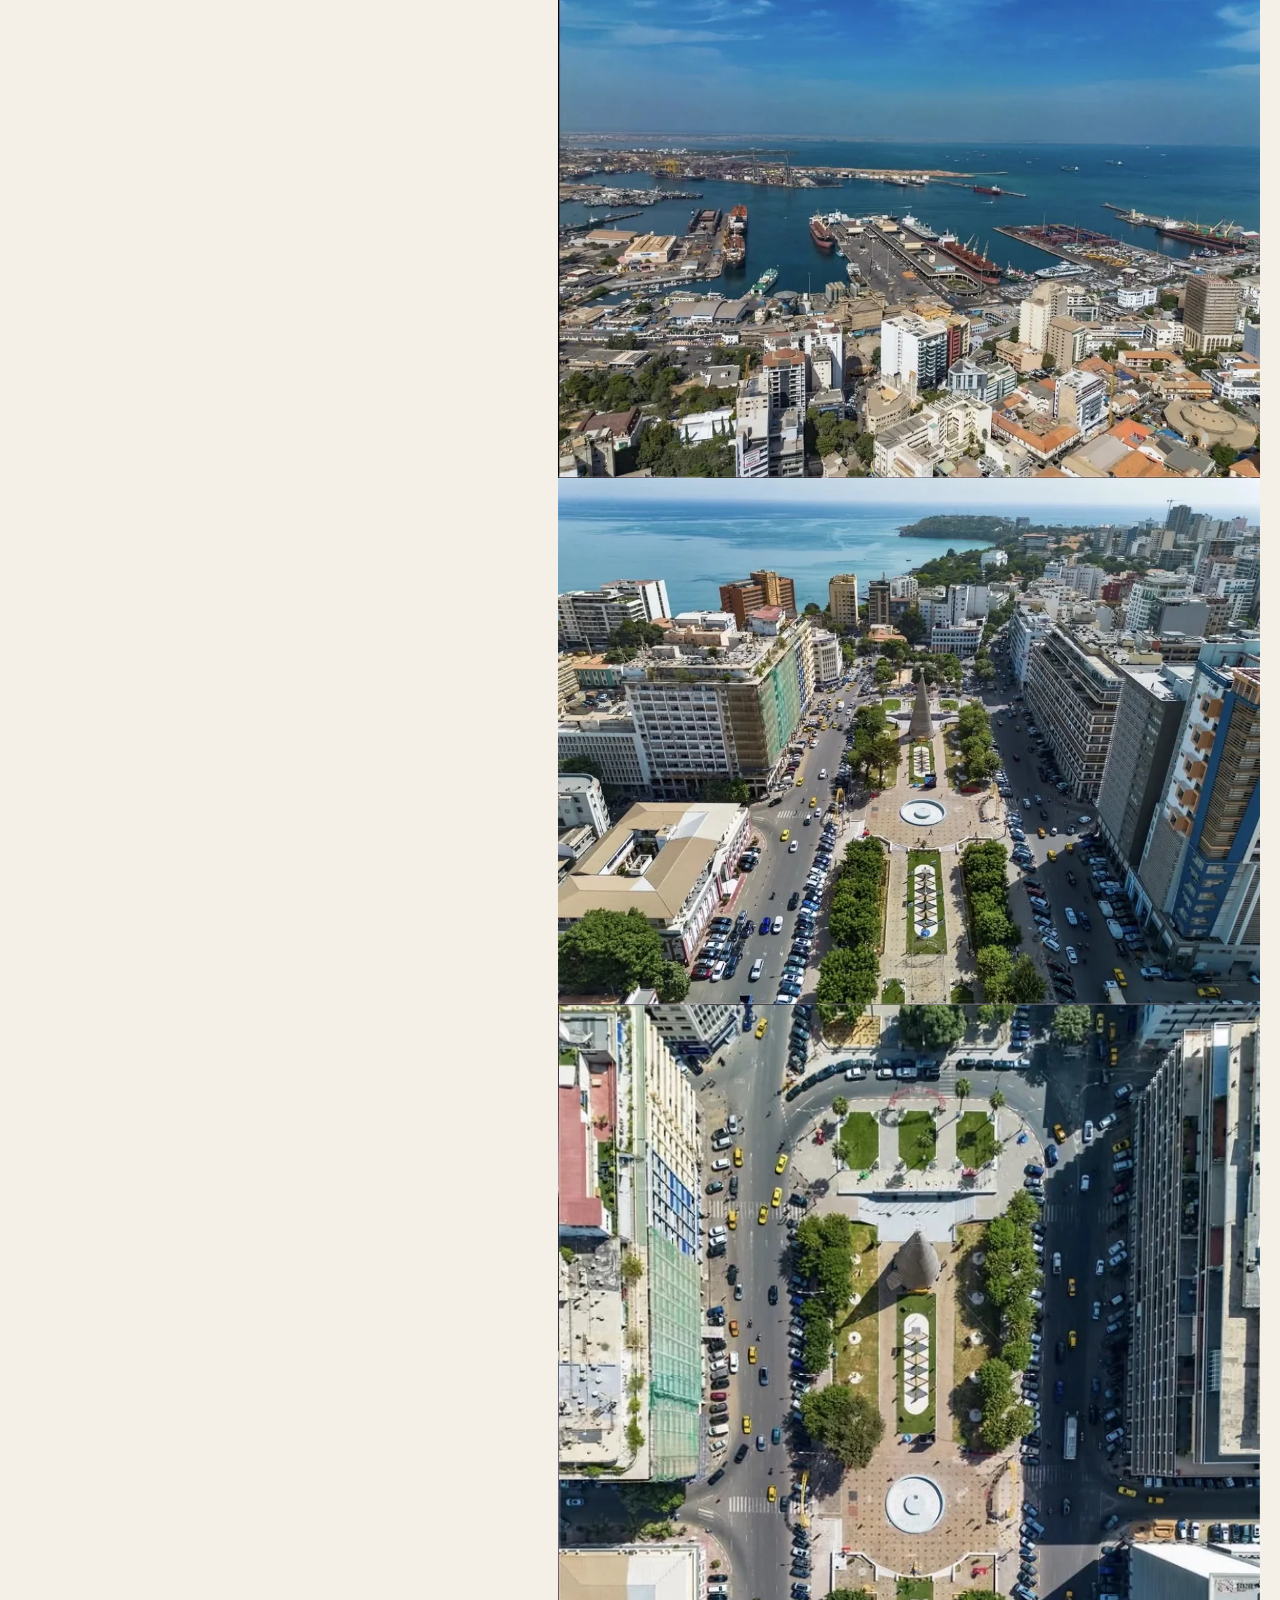
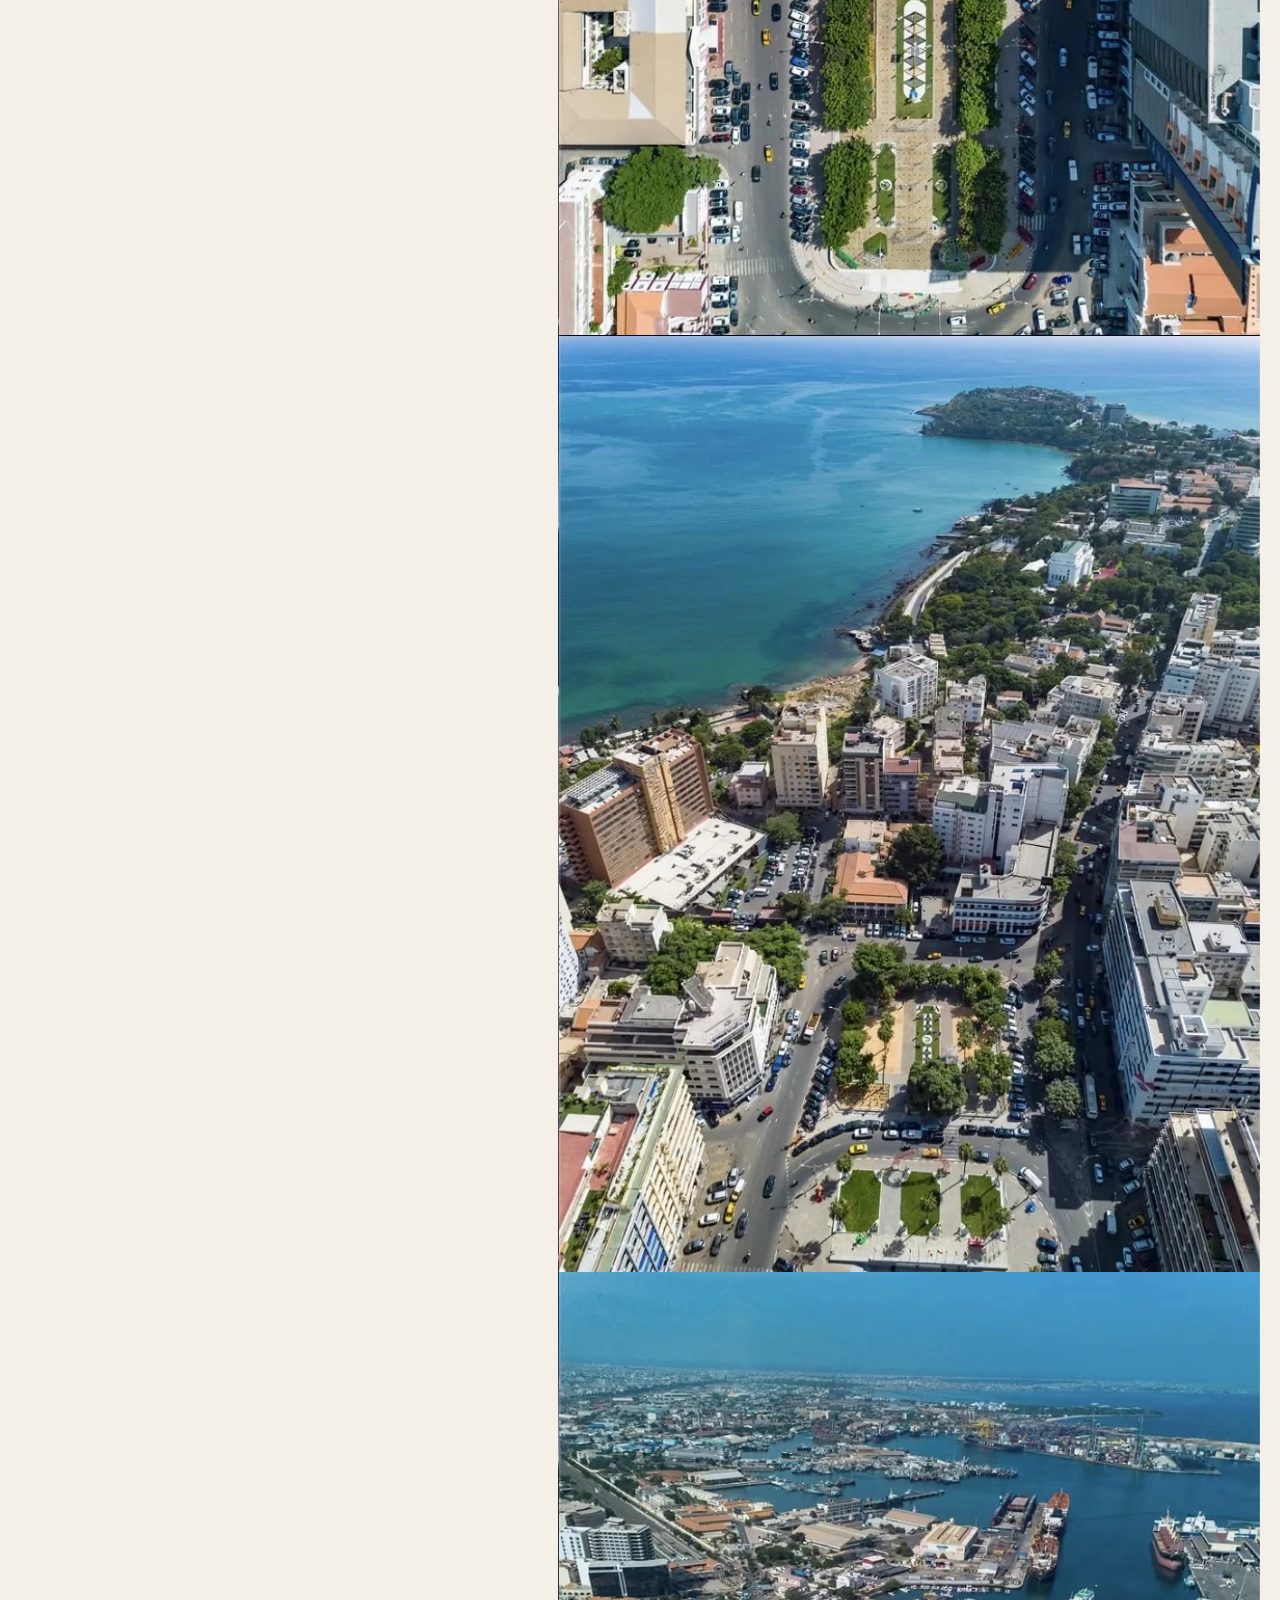
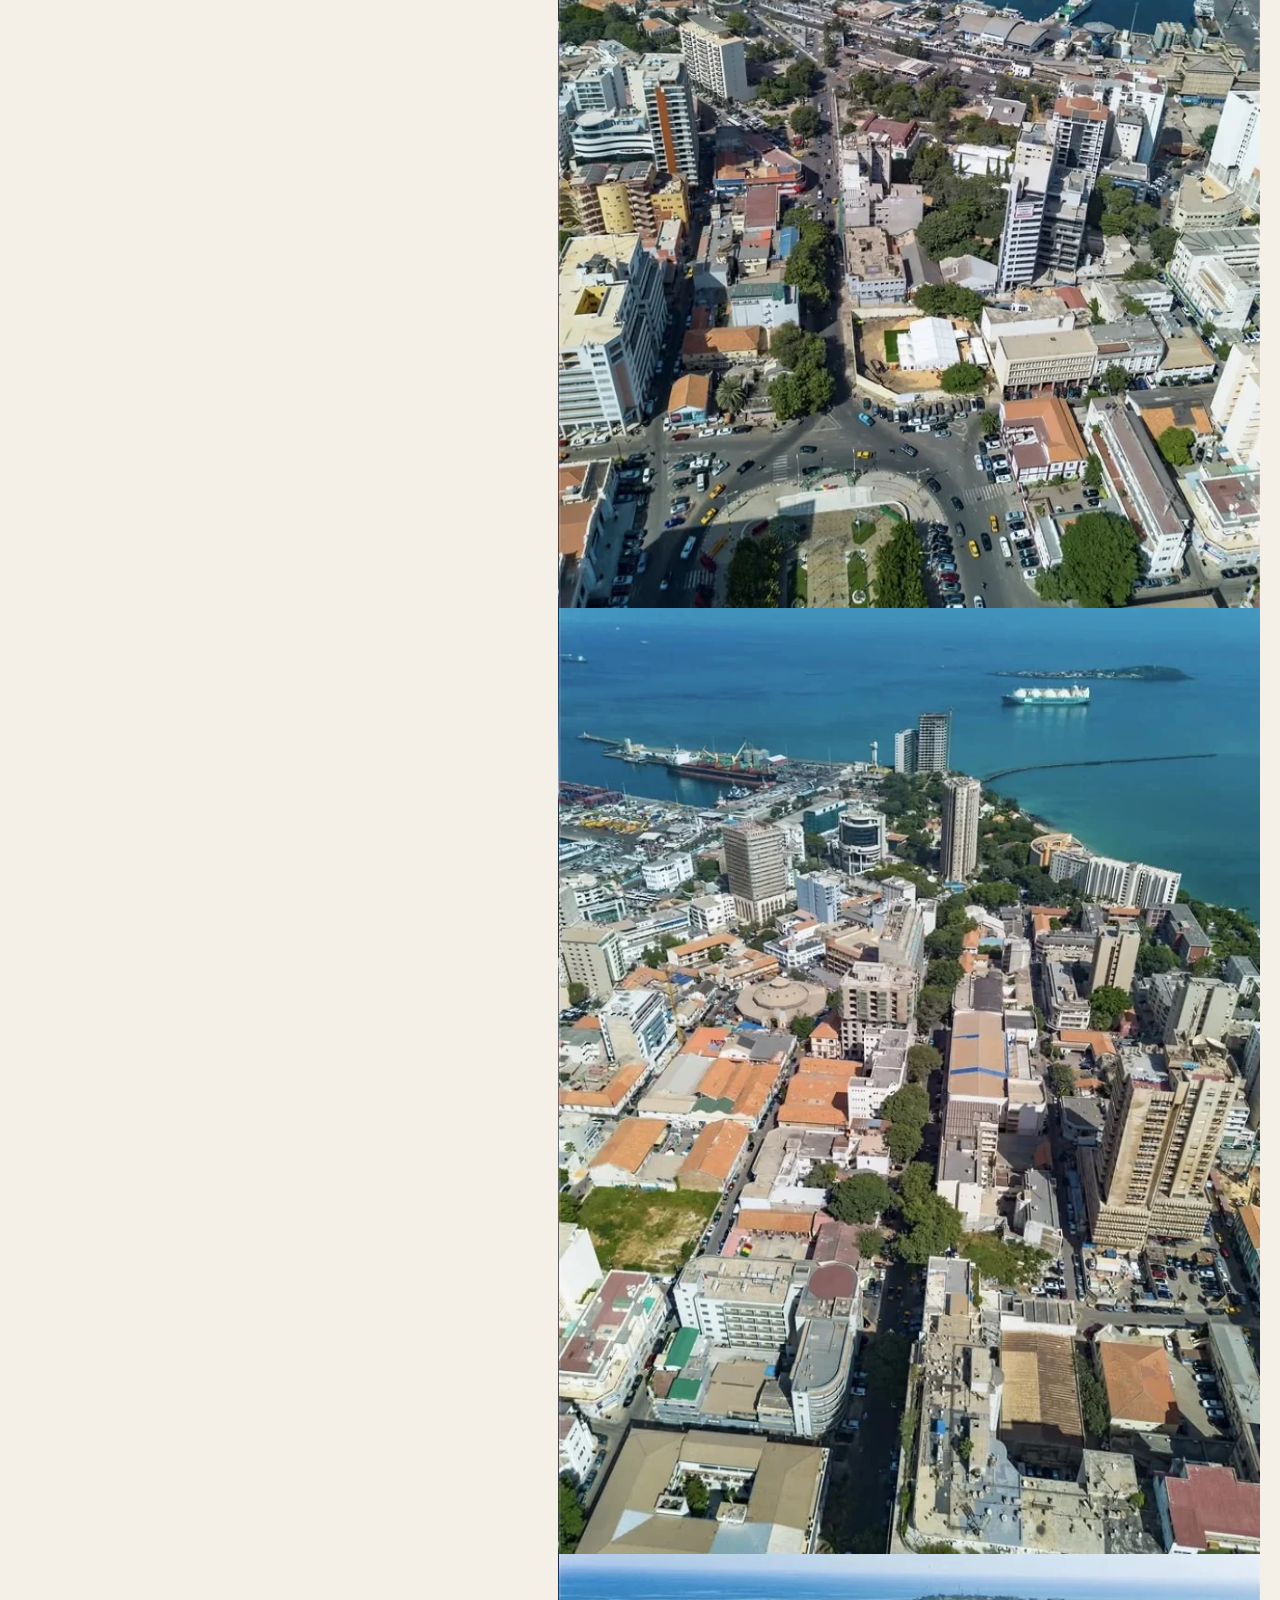
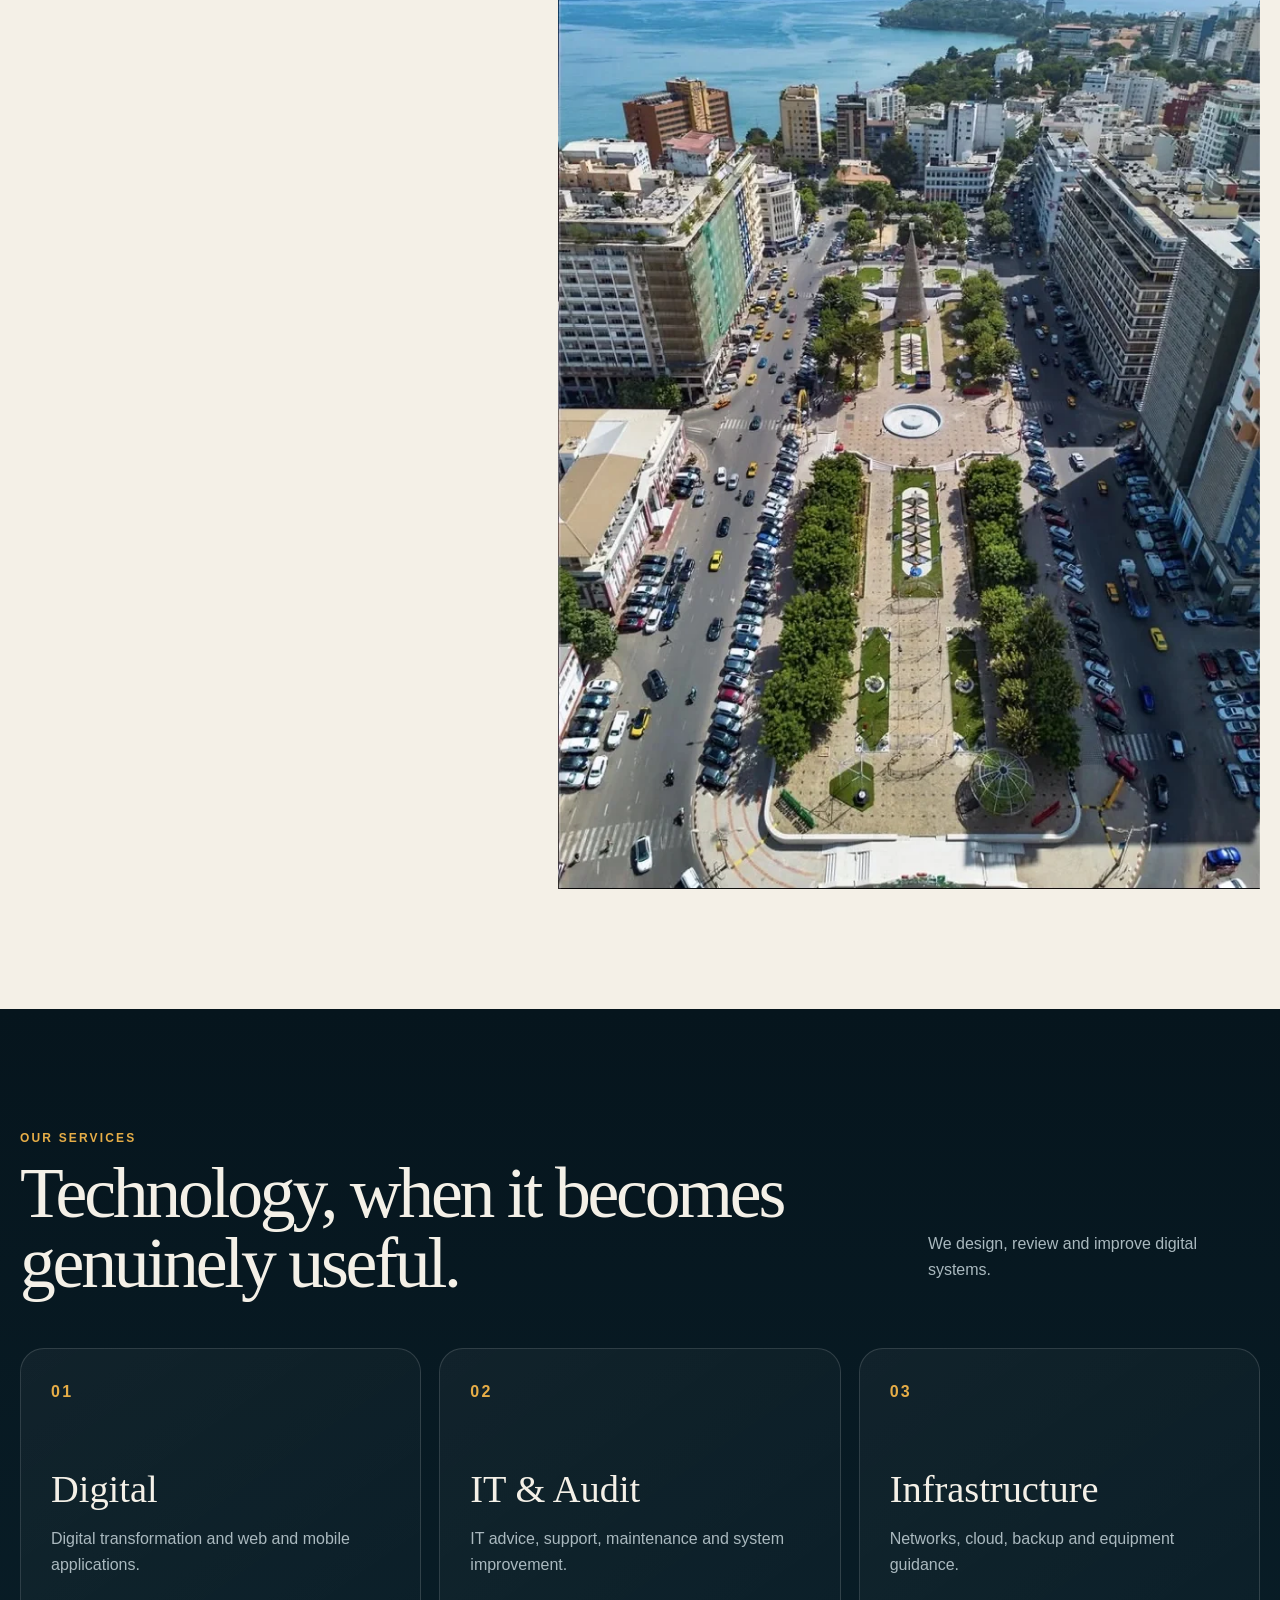
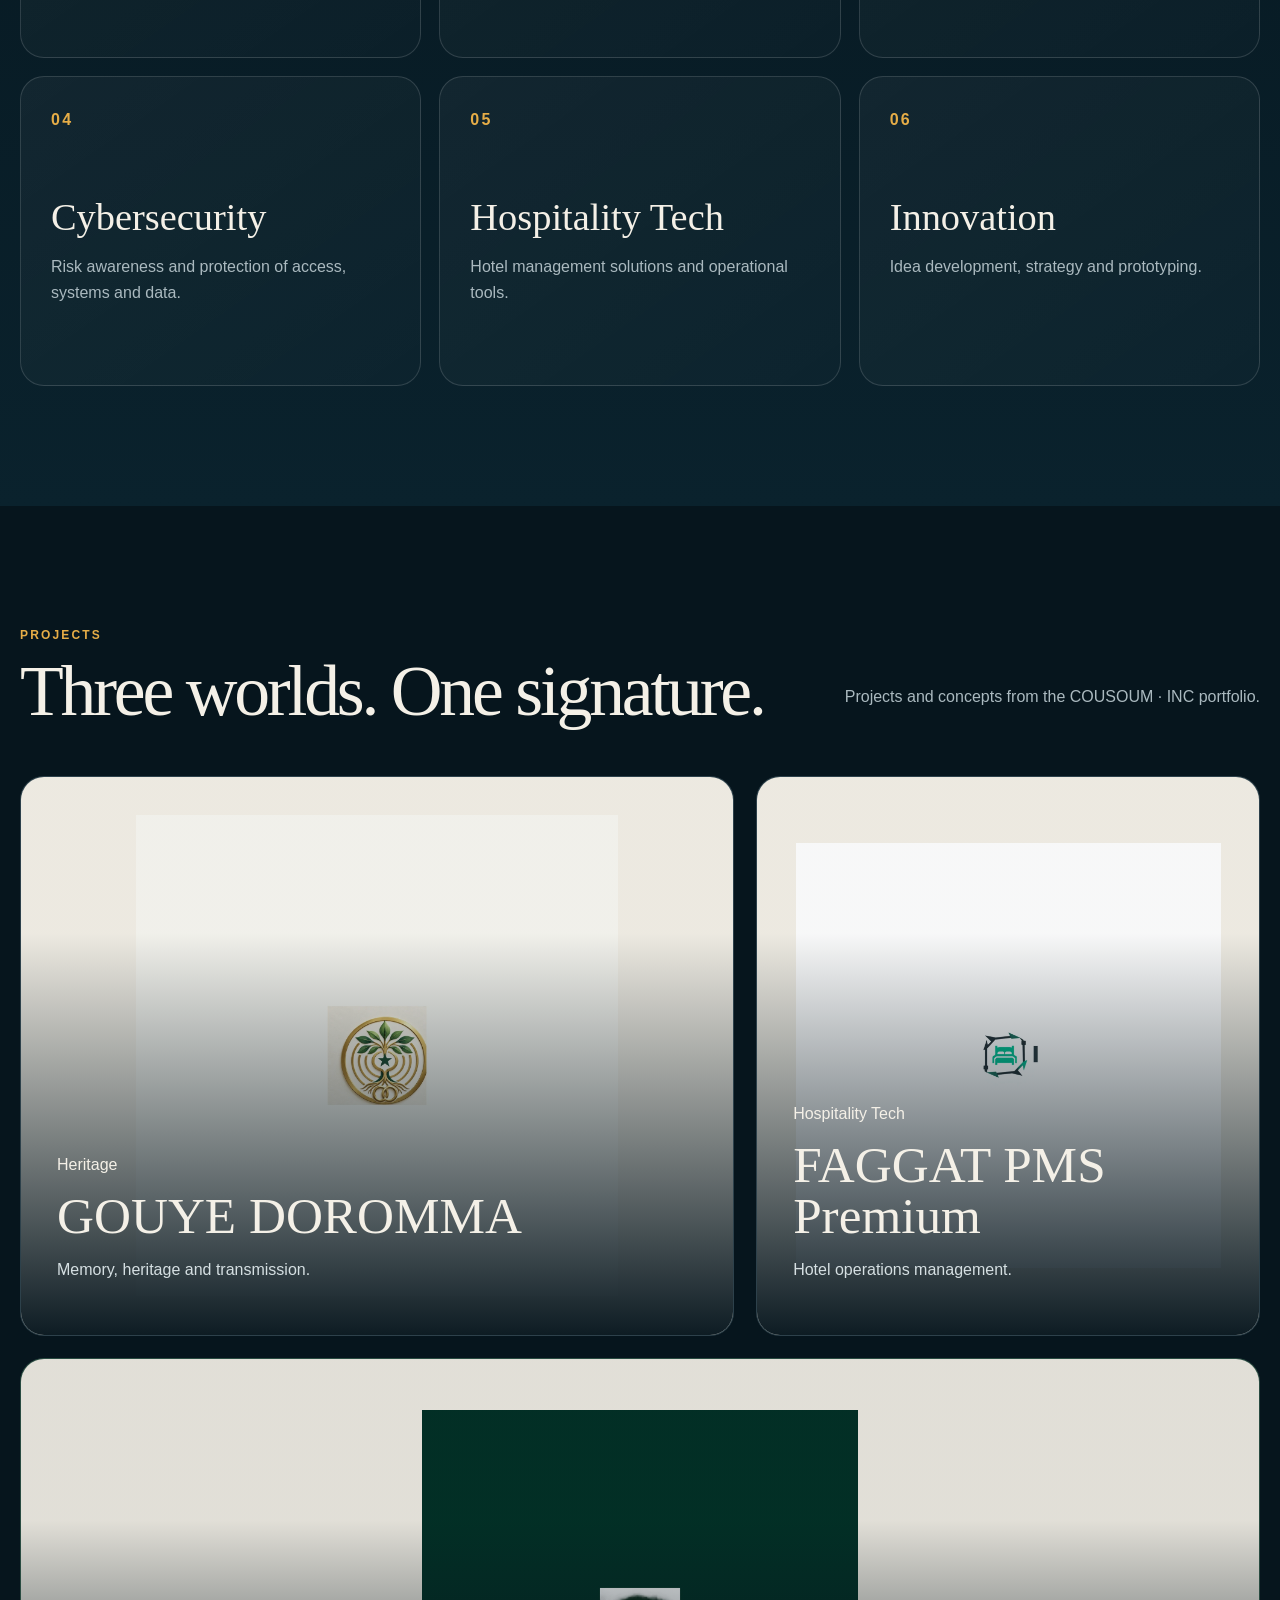
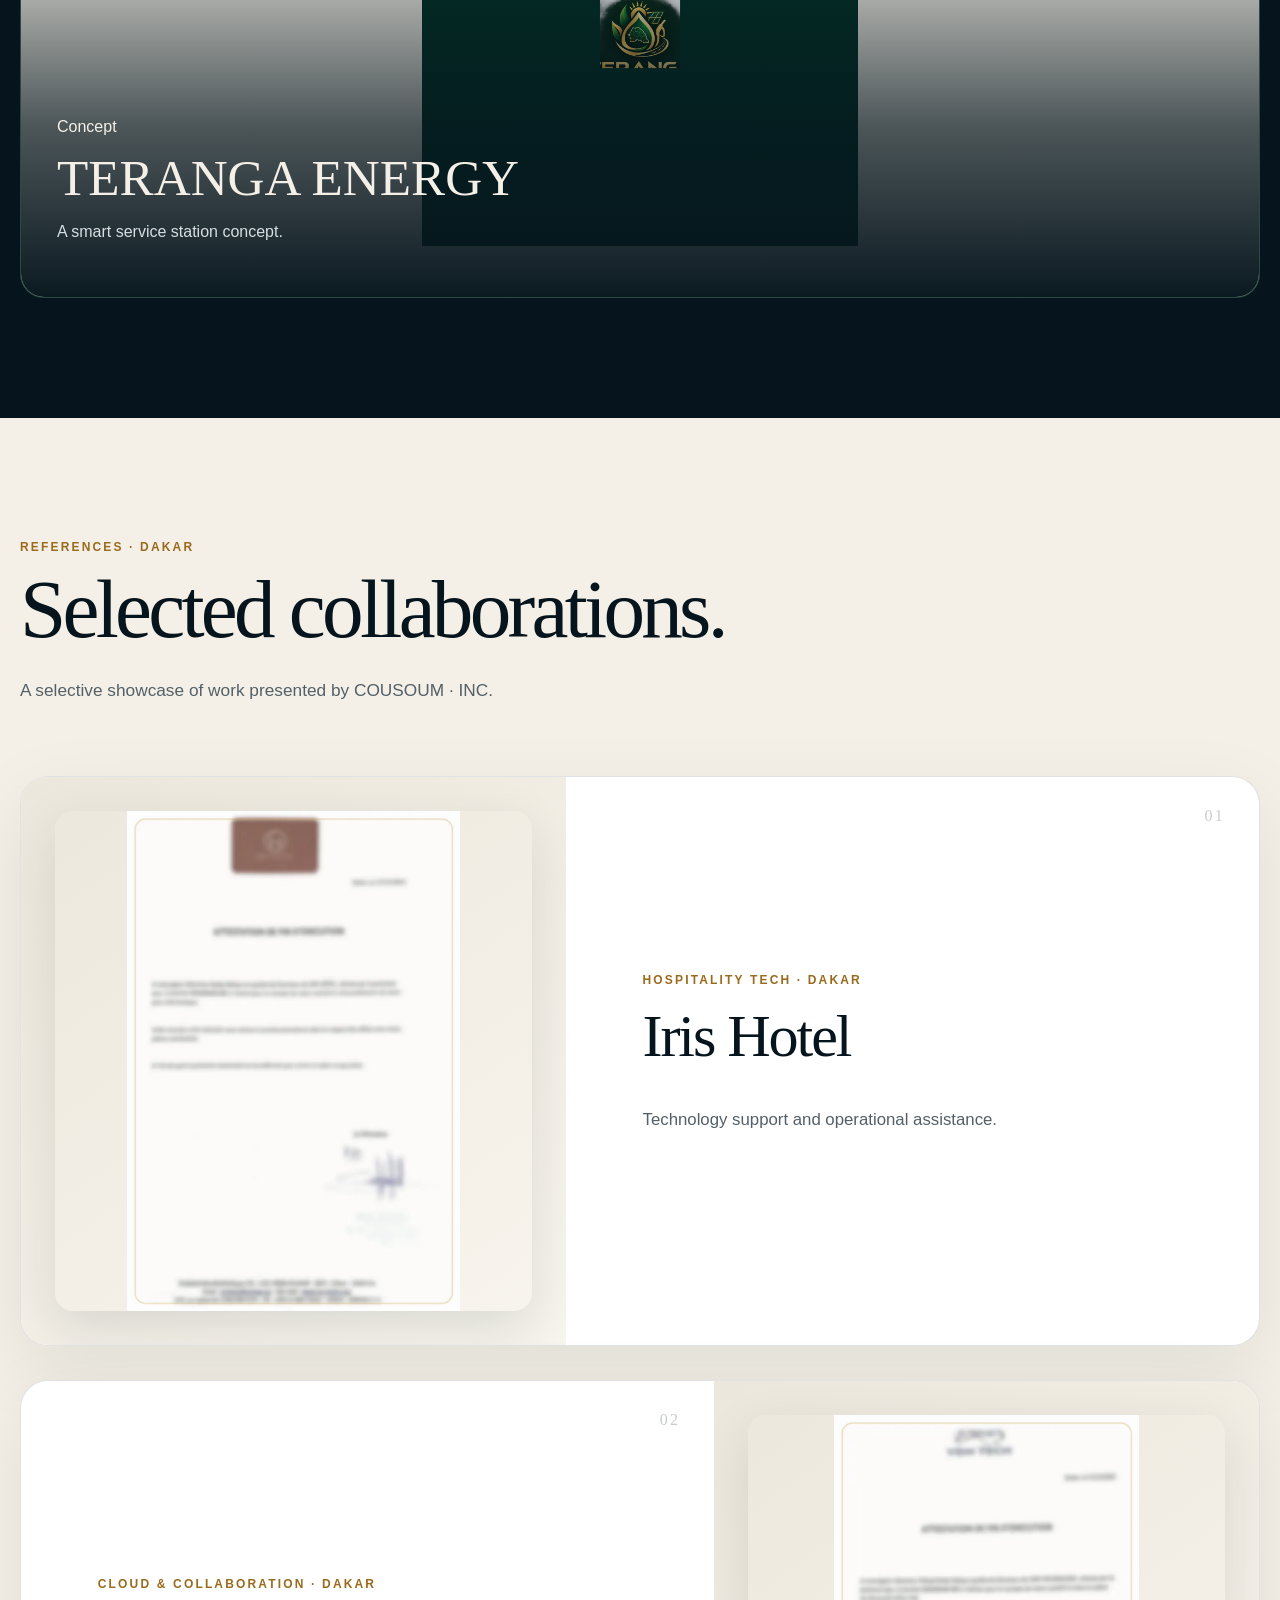
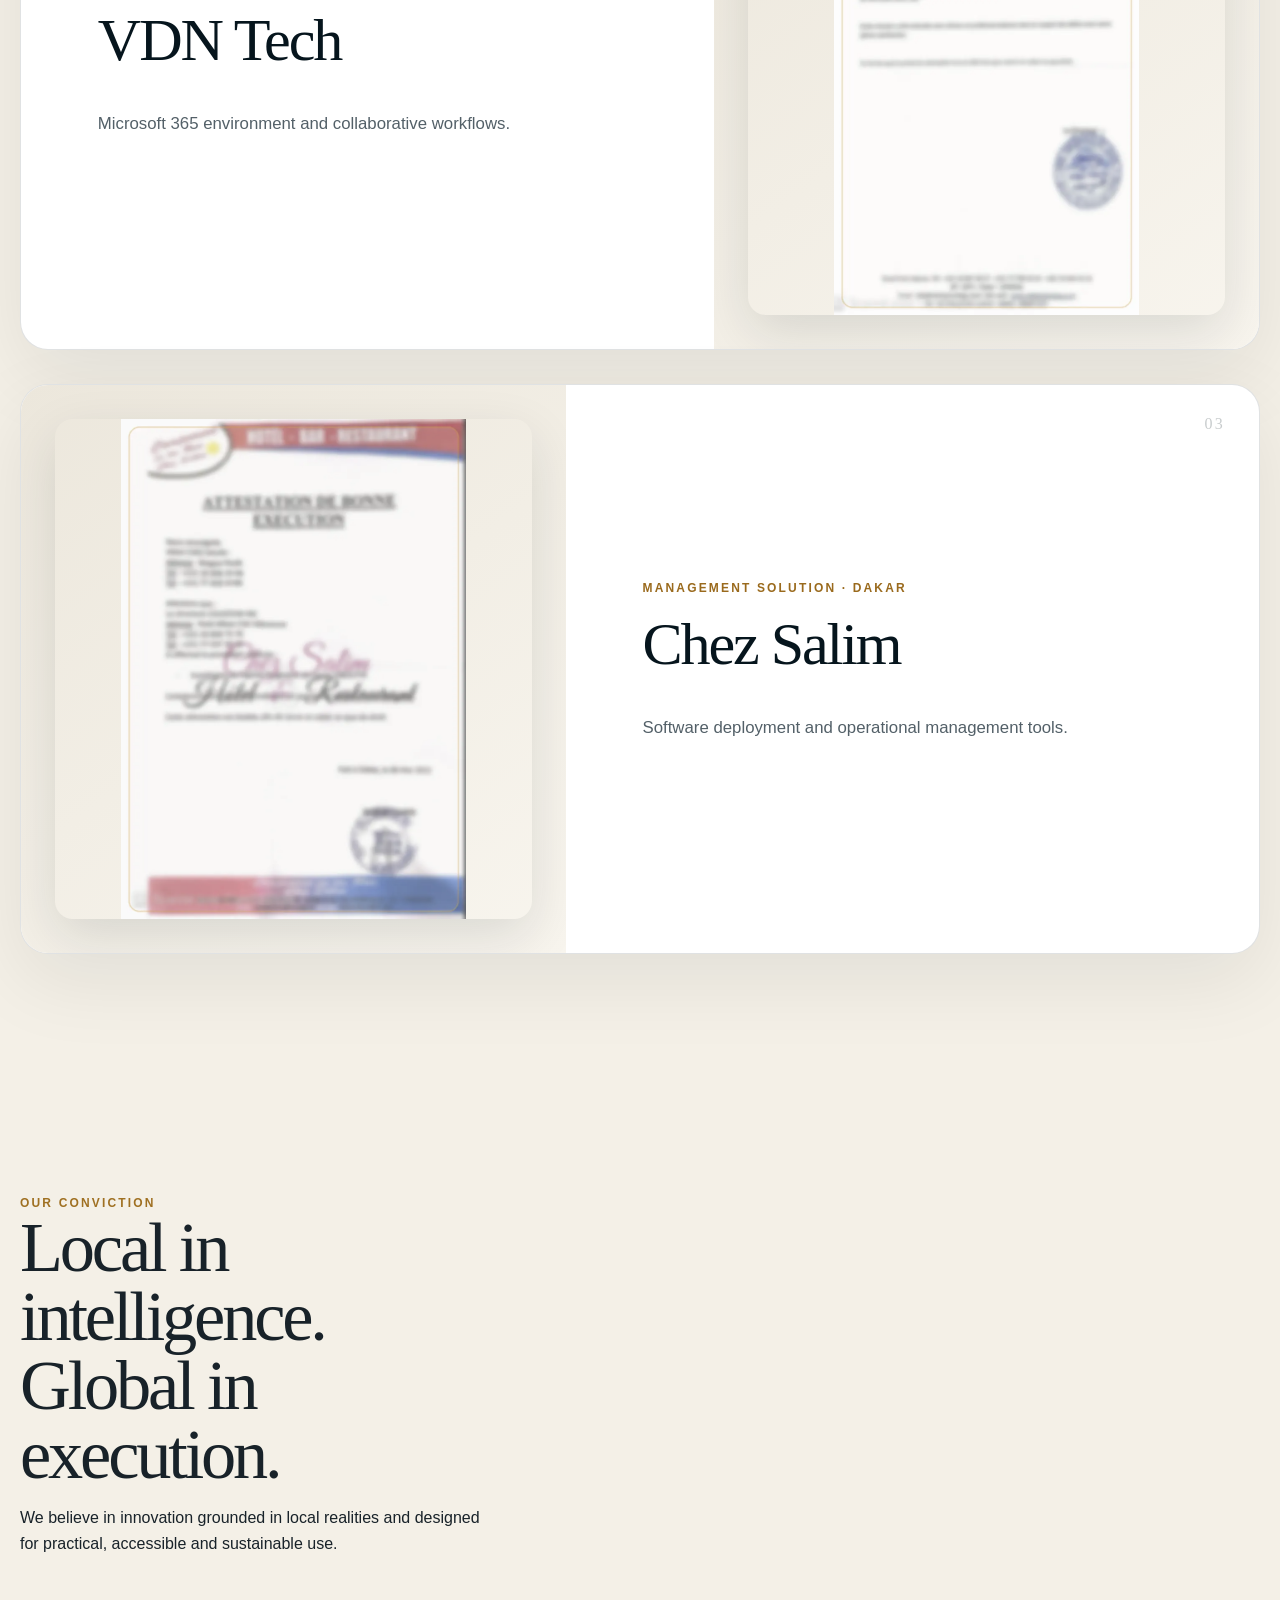
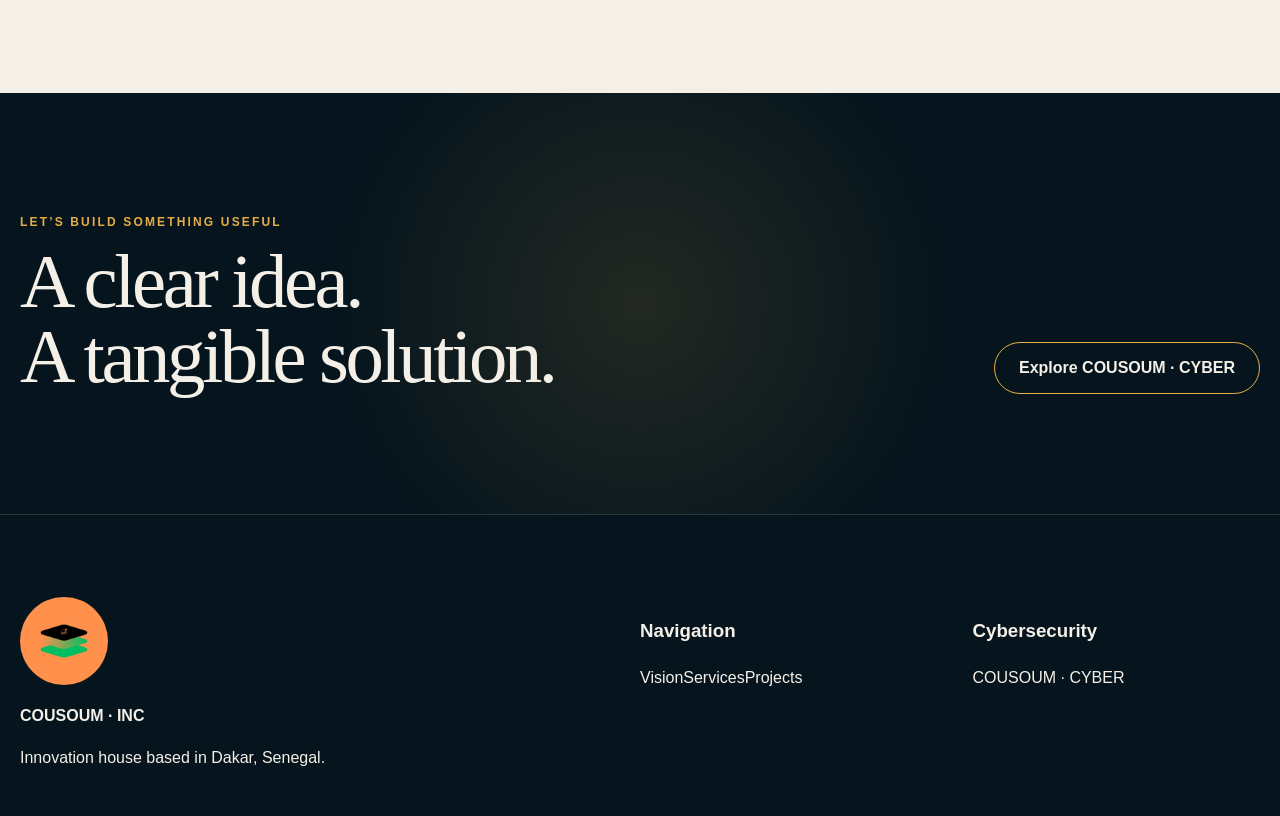
==== commit 1fa27993: "Add standalone bilingual cyber pages and English landing page" ====
--- a/en/index.html
+++ b/en/index.html
@@ -1,186 +1,29 @@
 <!doctype html>
-<html lang="en-SN">
+<html lang="en">
 <head>
   <meta charset="utf-8">
-  <meta name="viewport" content="width=device-width,initial-scale=1,viewport-fit=cover">
+  <meta name="viewport" content="width=device-width, initial-scale=1">
+  <meta name="theme-color" content="#06151d">
+  <meta name="description" content="COUSOUM · INC is an innovation house based in Dakar, Senegal.">
+  <link rel="canonical" href="https://pims5.github.io/cousoum-inc/en/">
+  <link rel="alternate" hreflang="fr" href="https://pims5.github.io/cousoum-inc/">
+  <link rel="alternate" hreflang="en" href="https://pims5.github.io/cousoum-inc/en/">
+  <link rel="alternate" hreflang="x-default" href="https://pims5.github.io/cousoum-inc/">
+  <link rel="stylesheet" href="../style.css">
   <title>COUSOUM · INC | Innovation house in Dakar</title>
-  <meta name="description" content="COUSOUM · INC designs digital, IT, hospitality and innovation solutions from Dakar, Senegal.">
-  <meta name="theme-color" content="#06151d">
-  <link rel="canonical" href="https://pims5.github.io/cousoum-inc/en/">
-  <link rel="alternate" href="https://pims5.github.io/cousoum-inc/fr/" hreflang="fr">
-  <link rel="alternate" href="https://pims5.github.io/cousoum-inc/en/" hreflang="en">
-  <link rel="alternate" href="https://pims5.github.io/cousoum-inc/" hreflang="x-default">
-  <link rel="icon" href="../favicon.ico">
-  <link rel="apple-touch-icon" href="../apple-touch-icon.png">
-  <link rel="manifest" href="../site.webmanifest">
-  <link rel="preload" as="image" href="../hero-dakar.webp" type="image/webp" fetchpriority="high">
-  <link rel="stylesheet" href="../style.css">
-  <meta property="og:type" content="website">
-  <meta property="og:locale" content="en_US">
-  <meta property="og:title" content="COUSOUM · INC | Building the unprecedented">
-  <meta property="og:description" content="Building the unprecedented. Making the future tangible.">
-  <meta property="og:url" content="https://pims5.github.io/cousoum-inc/en/">
-  <meta property="og:image" content="https://pims5.github.io/cousoum-inc/hero-dakar.webp">
-  <meta name="twitter:card" content="summary_large_image">
-  <script type="application/ld+json">
-  {"@context":"https://schema.org","@type":"Organization","name":"COUSOUM INC","url":"https://pims5.github.io/cousoum-inc/en/","logo":"https://pims5.github.io/cousoum-inc/cousoum-logo.jpg","email":"cousouminc@orange.sn"}
-  </script>
 </head>
 <body>
   <a class="skip" href="#main">Skip to content</a>
-  <header class="header" data-header>
-    <div class="container nav">
-      <a class="brand" href="../" aria-label="COUSOUM INC, home"><img src="../cousoum-logo.jpg" width="44" height="44" alt="COUSOUM INC logo"><span>COUSOUM · INC</span></a>
-      <nav class="desktop" aria-label="Main navigation">
-        <a aria-current="page" href="#top">Home</a>
-        <a href="#vision">Vision</a>
-        <a href="#services">Services</a>
-        <a href="#portfolio">Projects</a>
-        <a href="#references">References</a>
-        <a href="#contact">Contact</a>
-      </nav>
-      <div class="lang-switch" aria-label="Select language">
-        <a href="/cousoum-inc/fr/">FR</a>
-        <a href="/cousoum-inc/en/" aria-current="page">EN</a>
-      </div>
-      <button class="menu-btn" type="button" data-menu aria-expanded="false" aria-controls="mobileMenu" aria-label="Open menu"><span></span><span></span></button>
-    </div>
-  </header>
-  <nav id="mobileMenu" class="mobile-menu" aria-label="Mobile navigation" hidden>
-    <ol>
-      <li><a href="#top">01 Home</a></li>
-      <li><a href="#vision">02 Vision</a></li>
-      <li><a href="#services">03 Services</a></li>
-      <li><a href="#portfolio">04 Projects</a></li>
-      <li><a href="#references">05 References</a></li>
-      <li><a href="#contact">06 Contact</a></li>
-    </ol>
-    <p class="mobile-note">The private area is activated only with secure authentication.</p>
-  </nav>
+  <header class="header"><div class="container nav"><a class="brand" href="../" aria-label="COUSOUM INC home"><img src="../cousoum-logo.jpg" width="44" height="44" alt="COUSOUM INC logo"><span>COUSOUM · INC</span></a><nav class="desktop" aria-label="Main navigation"><a href="#vision">Vision</a><a href="#services">Services</a><a href="#projects">Projects</a><a href="#references">References</a><a href="../cyber/en/">Cybersecurity</a></nav><div class="lang-switch" aria-label="Language"><a href="../">FR</a><a href="./" aria-current="page">EN</a></div></div></header>
   <main id="main">
-    <section class="hero" aria-labelledby="hero-title" id="top">
-      <div class="hero-media"><img src="../hero-dakar.webp" width="1920" height="1080" alt="Panoramic view of Dakar" fetchpriority="high" decoding="async"></div>
-      <div class="container hero-grid">
-        <div class="reveal">
-          <div class="eyebrow">Dakar · Senegal · Africa</div>
-          <h1 id="hero-title">Building <em>the unprecedented.</em><br>Making the future tangible.</h1>
-          <p>COUSOUM · INC supports institutions, companies and founders in building useful, resilient and high-impact solutions.</p>
-          <div class="actions">
-            <a class="btn" href="#contact">Get a free quote</a>
-            <a class="btn btn-secondary" href="#portfolio">Explore our projects</a>
-          </div>
-        </div>
-      </div>
-    </section>
-
-    <div class="marquee" aria-hidden="true">
-      <div class="marquee-track">
-        <span>DIGITAL <i>✦</i></span>
-        <span>IT &amp; AUDIT <i>✦</i></span>
-        <span>HOSPITALITY TECH <i>✦</i></span>
-        <span>INNOVATION <i>✦</i></span>
-        <span>DIGITAL <i>✦</i></span>
-      </div>
-    </div>
-
-    <section class="light" id="dakar">
-      <div class="container manifesto">
-        <div class="reveal">
-          <div class="eyebrow">Dakar</div>
-          <h2>Dakar, our point of departure.</h2>
-          <p>An innovation house rooted in its environment and open to Africa and the wider world.</p>
-        </div>
-        <div class="hero-side reveal">
-          <div class="dakar-grid">
-            <img src="../dakar-01.webp" alt="Dakar image 01" width="960" height="720">
-            <img src="../dakar-02.webp" alt="Dakar image 02" width="960" height="720">
-            <img src="../dakar-03.webp" alt="Dakar image 03" width="960" height="720">
-            <img src="../dakar-05.webp" alt="Dakar image 05" width="960" height="720">
-            <img src="../dakar-06.webp" alt="Dakar image 06" width="960" height="720">
-            <img src="../dakar-07.webp" alt="Dakar image 07" width="960" height="720">
-            <img src="../dakar-08.webp" alt="Dakar image 08" width="960" height="720">
-            <img src="../dakar-09.webp" alt="Dakar image 09" width="960" height="720">
-          </div>
-        </div>
-      </div>
-    </section>
-
-    <section id="services" class="services" aria-labelledby="services-title">
-      <div class="container">
-        <div class="section-head reveal">
-          <div>
-            <div class="eyebrow">Our services</div>
-            <h2 id="services-title">Technology, when it becomes genuinely useful.</h2>
-          </div>
-          <p>We design, audit and improve the systems that help organizations move forward.</p>
-        </div>
-        <div class="service-grid">
-          <article class="service-card reveal"><span>01</span><h3>Digital</h3><p>Digital transformation, web and mobile applications, user interfaces and coherent digital channel management.</p></article>
-          <article class="service-card reveal"><span>02</span><h3>IT &amp; Audit</h3><p>IT audit, advisory, support, maintenance and optimization of digital systems and processes.</p></article>
-          <article class="service-card reveal"><span>03</span><h3>Infrastructure</h3><p>Networks, cloud, backup, continuity and guidance in equipment selection.</p></article>
-          <article class="service-card reveal"><span>04</span><h3>Cybersecurity</h3><p>Risk analysis, access protection, system and data security, without making unsupported compliance claims.</p></article>
-          <article class="service-card reveal"><span>05</span><h3>Hospitality Tech</h3><p>Hotel management solutions, operational tools and improved hospitality journeys.</p></article>
-          <article class="service-card reveal"><span>06</span><h3>Innovation</h3><p>Idea structuring, strategy, prototyping and exploratory concepts in energy and smart mobility.</p></article>
-        </div>
-      </div>
-    </section>
-
-    <section id="portfolio">
-      <div class="container">
-        <div class="section-head reveal">
-          <div>
-            <div class="eyebrow">Living portfolio</div>
-            <h2>Three worlds. One signature.</h2>
-          </div>
-          <p>Each project turns a clear need into a tangible, useful and sustainable solution.</p>
-        </div>
-        <div class="projects">
-          <article class="project-card reveal" data-parallax>
-            <img loading="lazy" decoding="async" src="../gouye-doromma-icon.webp" width="1600" height="1600" alt="Gouye Doromma visual identity icon">
-            <div class="project-content"><span class="project-tag">Heritage</span><h3>GOUYE DOROMMA</h3><p>Memory, heritage, transmission and continuity.</p></div>
-          </article>
-          <article class="project-card reveal" data-parallax>
-            <img loading="lazy" decoding="async" src="../faggat-icon.webp" width="1600" height="1600" alt="FAGGAT PMS premium logo icon">
-            <div class="project-content"><span class="project-tag">Hospitality Tech</span><h3>FAGGAT PMS Premium</h3><p>Management and oversight of hotel operations.</p></div>
-          </article>
-          <article class="project-card project-card--teranga reveal" data-parallax>
-            <img loading="lazy" decoding="async" src="../teranga-energy-icon.webp" width="1600" height="1600" alt="TERANGA ENERGY logo icon">
-            <div class="project-content"><span class="project-tag">Concept</span><h3>TERANGA ENERGY</h3><p>Smart service station concept presented as a concept.</p></div>
-          </article>
-        </div>
-      </div>
-    </section>
-
-    <section class="references" id="references" aria-labelledby="references-title">
-      <div class="container">
-        <div class="references-intro reveal">
-          <div class="eyebrow">References · Dakar</div>
-          <h2 id="references-title">A few achievements.<br>Concretely delivered collaborations.</h2>
-          <p>A selective showcase of missions completed by COUSOUM · INC. This section will evolve gradually as more projects are approved for public presentation.</p>
-        </div>
-
-        <div class="reference-showcase">
-          <article class="reference-item reveal">
-            <div class="reference-visual"><img loading="lazy" decoding="async" src="../reference-iris-hotel-preview.webp" alt="Iris Hotel reference preview" width="1000" height="700"></div>
-            <div class="reference-copy"><span class="reference-index">01</span><div class="eyebrow">Hospitality Tech · Dakar</div><h3>Iris Hotel</h3><p>Technology support and operational assistance for hotel operations.</p><span class="reference-label">Flagship reference</span></div>
-          </article>
-          <article class="reference-item reverse reveal">
-            <div class="reference-visual"><img loading="lazy" decoding="async" src="../reference-vdn-tech-preview.webp" alt="VDN Tech reference preview" width="1000" height="700"></div>
-            <div class="reference-copy"><span class="reference-index">02</span><div class="eyebrow">Cloud &amp; collaboration · Dakar</div><h3>VDN Tech</h3><p>Implementation of a Microsoft 365 environment and support for collaborative workflows.</p><span class="reference-label">Partnership</span></div>
-          </article>
-          <article class="reference-item reveal">
-            <div class="reference-visual"><img loading="lazy" decoding="async" src="../reference-chez-salim-preview.webp" alt="Chez Salim reference preview" width="1000" height="700"></div>
-            <div class="reference-copy"><span class="reference-index">03</span><div class="eyebrow">Management solution · Dakar</div><h3>Chez Salim</h3><p>Software deployment and optimization of operational management tools.</p><span class="reference-label">Mission</span></div>
-          </article>
-        </div>
-      </div>
-    </section>
-
-    <section class="light" id="vision"><div class="container manifesto"><div class="reveal"><div class="eyebrow">Our conviction</div><h2>Local in intelligence. Global in execution.</h2><p>We believe in innovation that is grounded in local realities and designed for concrete, accessible, and sustainable use.</p></div><div class="hero-side reveal"><div class="quote-box"><p>“Artificial intelligence does not replace humans. It amplifies their ability to create, decide and transform.”</p></div></div></div></section>
-
-    <section class="contact" id="contact"><div class="container contact-inner reveal"><div><div class="eyebrow">Let’s build something useful</div><h2>A clear idea.<br>A tangible solution.</h2></div><a class="btn" href="mailto:cousouminc@orange.sn?subject=Free%20Quote%20Request">Get a free quote</a></div></section>
+    <section class="hero"><div class="hero-media"><img src="../hero-dakar.webp" width="1920" height="1080" alt="Panoramic view of Dakar" fetchpriority="high"></div><div class="container hero-grid"><div><div class="eyebrow">Dakar · Senegal · Africa</div><h1>Building <em>the unprecedented.</em><br>Making the future tangible.</h1><p>COUSOUM · INC is an innovation house based in Dakar, Senegal.</p><div class="actions"><a class="btn" href="#services">Explore our services</a><a class="btn btn-secondary" href="../cyber/en/">Discover COUSOUM · CYBER</a></div></div></div></section>
+    <section class="light" id="dakar"><div class="container manifesto"><div><div class="eyebrow">Dakar</div><h2>Dakar, our point of departure.</h2><p>An innovation house rooted in its environment and open to Africa and the wider world.</p></div><div class="dakar-grid"><img src="../dakar-01.webp" alt="Dakar image 01" width="960" height="720"><img src="../dakar-02.webp" alt="Dakar image 02" width="960" height="720"><img src="../dakar-03.webp" alt="Dakar image 03" width="960" height="720"><img src="../dakar-05.webp" alt="Dakar image 05" width="960" height="720"><img src="../dakar-06.webp" alt="Dakar image 06" width="960" height="720"><img src="../dakar-07.webp" alt="Dakar image 07" width="960" height="720"><img src="../dakar-08.webp" alt="Dakar image 08" width="960" height="720"><img src="../dakar-09.webp" alt="Dakar image 09" width="960" height="720"></div></div></section>
+    <section class="services" id="services"><div class="container"><div class="section-head"><div><div class="eyebrow">Our services</div><h2>Technology, when it becomes genuinely useful.</h2></div><p>We design, review and improve digital systems.</p></div><div class="service-grid"><article class="service-card"><span>01</span><h3>Digital</h3><p>Digital transformation and web and mobile applications.</p></article><article class="service-card"><span>02</span><h3>IT &amp; Audit</h3><p>IT advice, support, maintenance and system improvement.</p></article><article class="service-card"><span>03</span><h3>Infrastructure</h3><p>Networks, cloud, backup and equipment guidance.</p></article><article class="service-card"><span>04</span><h3>Cybersecurity</h3><p>Risk awareness and protection of access, systems and data.</p></article><article class="service-card"><span>05</span><h3>Hospitality Tech</h3><p>Hotel management solutions and operational tools.</p></article><article class="service-card"><span>06</span><h3>Innovation</h3><p>Idea development, strategy and prototyping.</p></article></div></div></section>
+    <section id="projects"><div class="container"><div class="section-head"><div><div class="eyebrow">Projects</div><h2>Three worlds. One signature.</h2></div><p>Projects and concepts from the COUSOUM · INC portfolio.</p></div><div class="projects"><article class="project-card"><img src="../gouye-doromma-icon.webp" alt="Gouye Doromma identity icon" width="1600" height="1600"><div class="project-content"><span class="project-tag">Heritage</span><h3>GOUYE DOROMMA</h3><p>Memory, heritage and transmission.</p></div></article><article class="project-card"><img src="../faggat-icon.webp" alt="FAGGAT PMS icon" width="1600" height="1600"><div class="project-content"><span class="project-tag">Hospitality Tech</span><h3>FAGGAT PMS Premium</h3><p>Hotel operations management.</p></div></article><article class="project-card project-card--teranga"><img src="../teranga-energy-icon.webp" alt="TERANGA ENERGY icon" width="1600" height="1600"><div class="project-content"><span class="project-tag">Concept</span><h3>TERANGA ENERGY</h3><p>A smart service station concept.</p></div></article></div></div></section>
+    <section class="references" id="references"><div class="container"><div class="references-intro"><div class="eyebrow">References · Dakar</div><h2>Selected collaborations.</h2><p>A selective showcase of work presented by COUSOUM · INC.</p></div><div class="reference-showcase"><article class="reference-item"><div class="reference-visual"><img src="../reference-iris-hotel-preview.webp" alt="Iris Hotel reference preview" width="1000" height="700"></div><div class="reference-copy"><span class="reference-index">01</span><div class="eyebrow">Hospitality Tech · Dakar</div><h3>Iris Hotel</h3><p>Technology support and operational assistance.</p></div></article><article class="reference-item reverse"><div class="reference-visual"><img src="../reference-vdn-tech-preview.webp" alt="VDN Tech reference preview" width="1000" height="700"></div><div class="reference-copy"><span class="reference-index">02</span><div class="eyebrow">Cloud &amp; collaboration · Dakar</div><h3>VDN Tech</h3><p>Microsoft 365 environment and collaborative workflows.</p></div></article><article class="reference-item"><div class="reference-visual"><img src="../reference-chez-salim-preview.webp" alt="Chez Salim reference preview" width="1000" height="700"></div><div class="reference-copy"><span class="reference-index">03</span><div class="eyebrow">Management solution · Dakar</div><h3>Chez Salim</h3><p>Software deployment and operational management tools.</p></div></article></div></div></section>
+    <section class="light" id="vision"><div class="container manifesto"><div><div class="eyebrow">Our conviction</div><h2>Local in intelligence. Global in execution.</h2><p>We believe in innovation grounded in local realities and designed for practical, accessible and sustainable use.</p></div></div></section>
+    <section class="contact"><div class="container contact-inner"><div><div class="eyebrow">Let’s build something useful</div><h2>A clear idea.<br>A tangible solution.</h2></div><a class="btn" href="../cyber/en/">Explore COUSOUM · CYBER</a></div></section>
   </main>
-  <footer class="footer"><div class="container"><div class="footer-grid"><div><img class="footer-logo" src="../cousoum-logo.jpg" width="88" height="88" alt="COUSOUM INC logo"><strong>COUSOUM · INC</strong><p>Innovation house based in Dakar, Senegal.</p></div><div><h3>Navigation</h3><a href="#vision">Vision</a><a href="#services">Services</a><a href="#portfolio">Projects</a></div><div><h3>Contact</h3><a href="mailto:cousouminc@orange.sn">cousouminc@orange.sn</a><a href="/cousoum-inc/fr/">FR</a></div></div><div class="footer-bottom"><span>© 2026 COUSOUM · INC</span><a href="../404.html">Missing page</a></div></div></footer>
-  <script src="../site.js" defer></script>
+  <footer class="footer"><div class="container footer-grid"><div><img class="footer-logo" src="../cousoum-logo.jpg" width="88" height="88" alt="COUSOUM INC logo"><strong>COUSOUM · INC</strong><p>Innovation house based in Dakar, Senegal.</p></div><div><h3>Navigation</h3><a href="#vision">Vision</a><a href="#services">Services</a><a href="#projects">Projects</a></div><div><h3>Cybersecurity</h3><a href="../cyber/en/">COUSOUM · CYBER</a></div></div></footer>
 </body>
 </html>
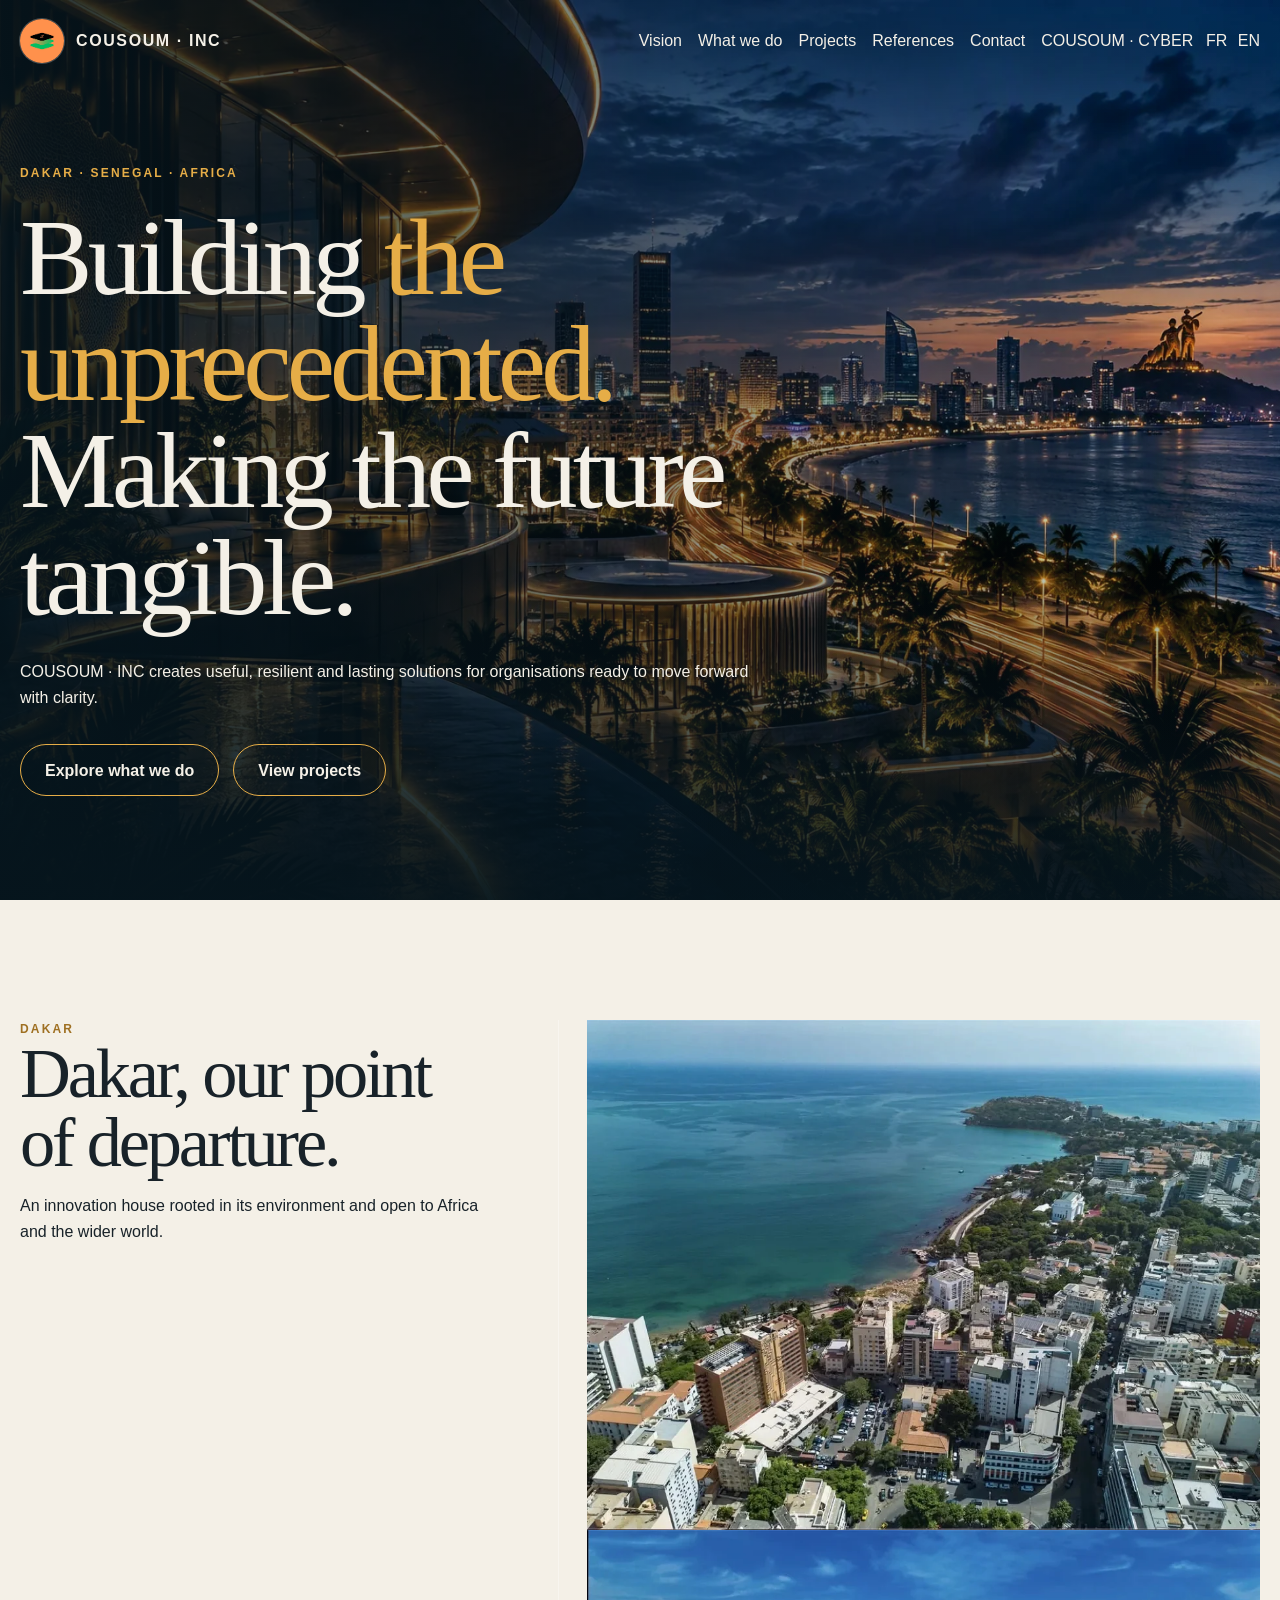
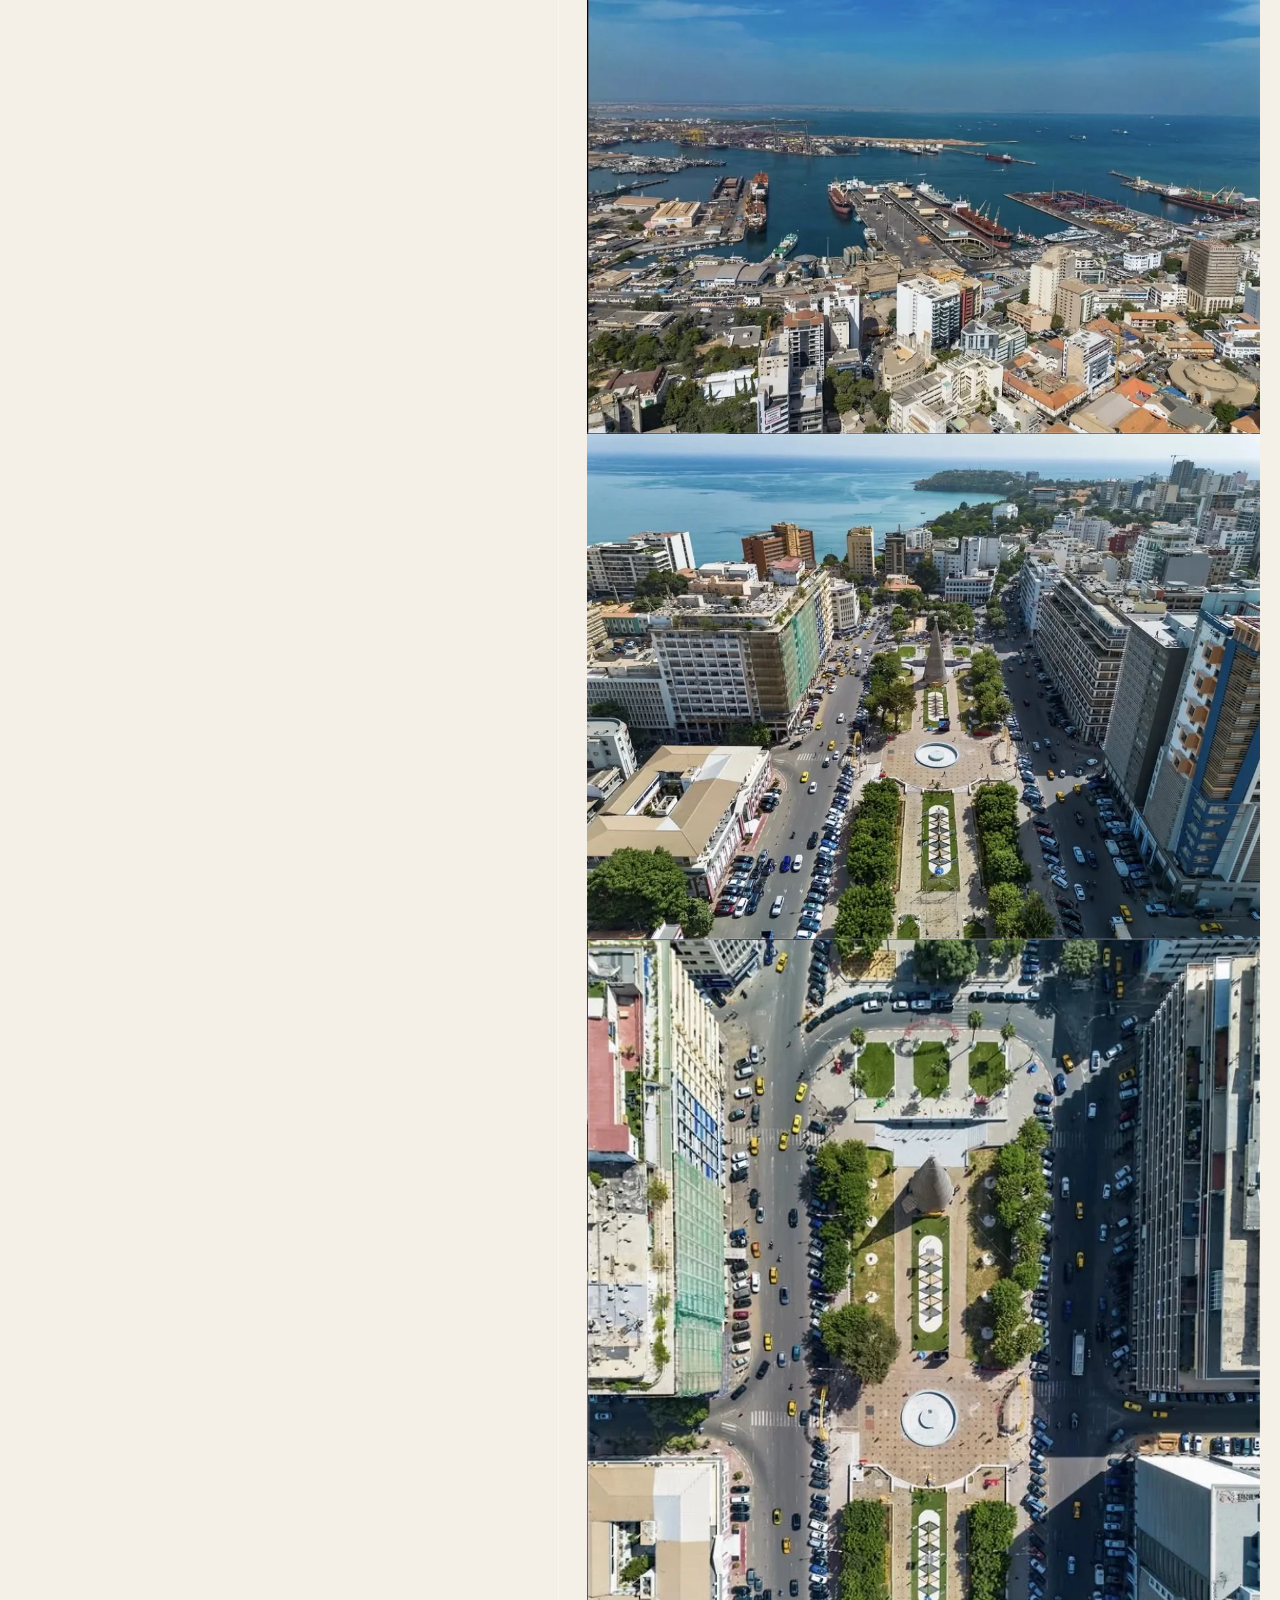
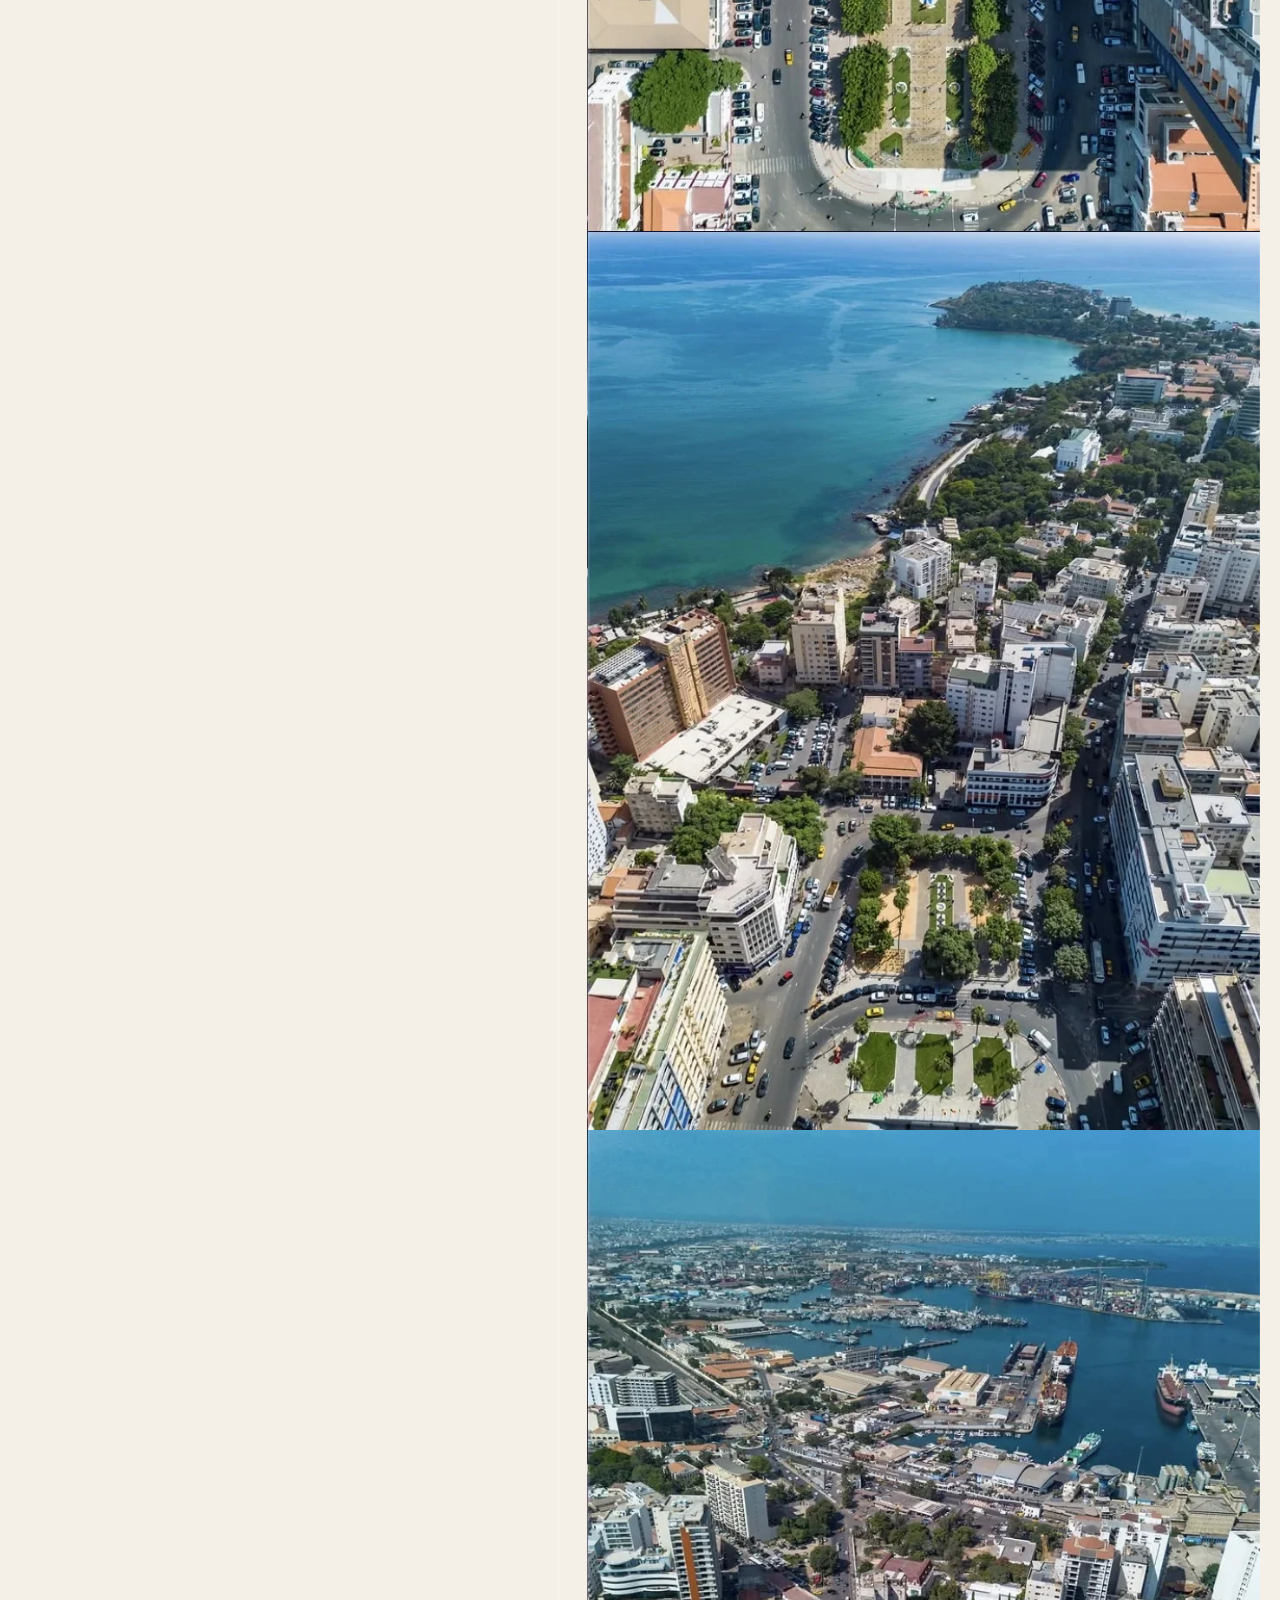
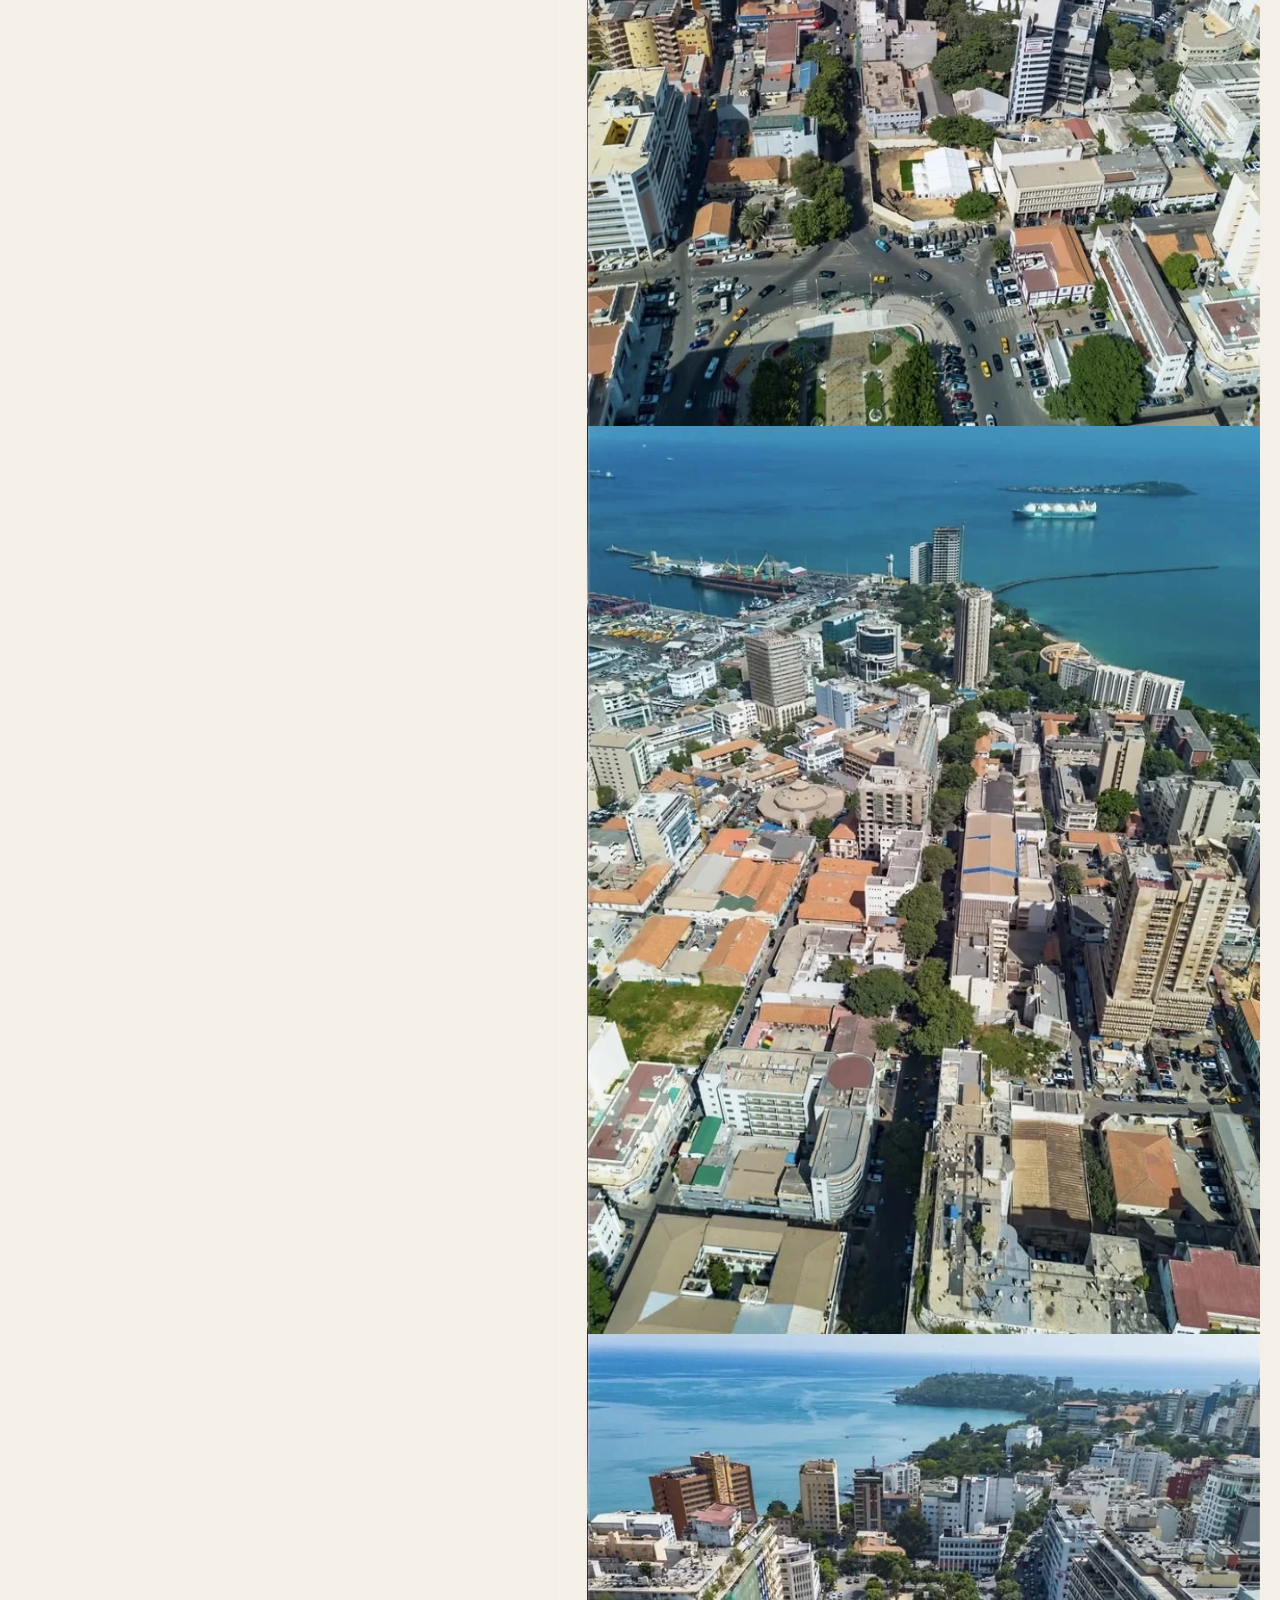
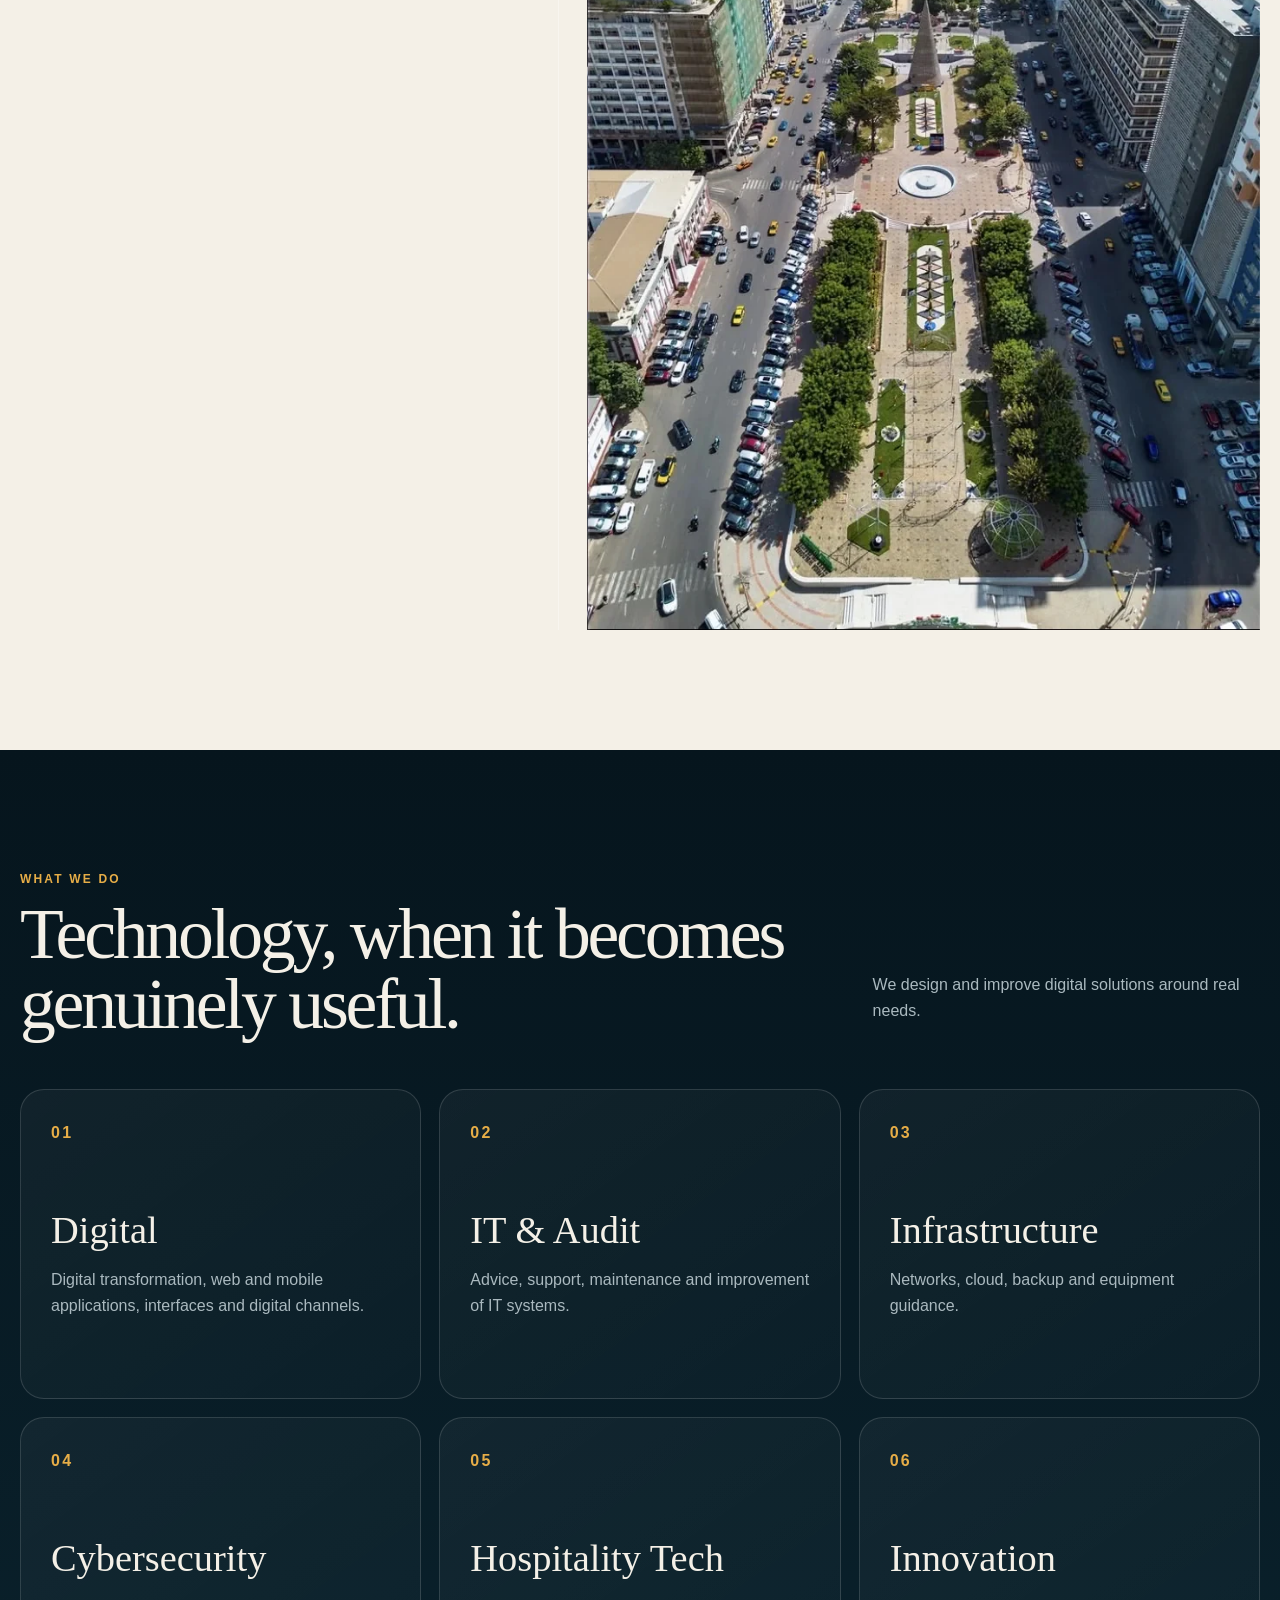
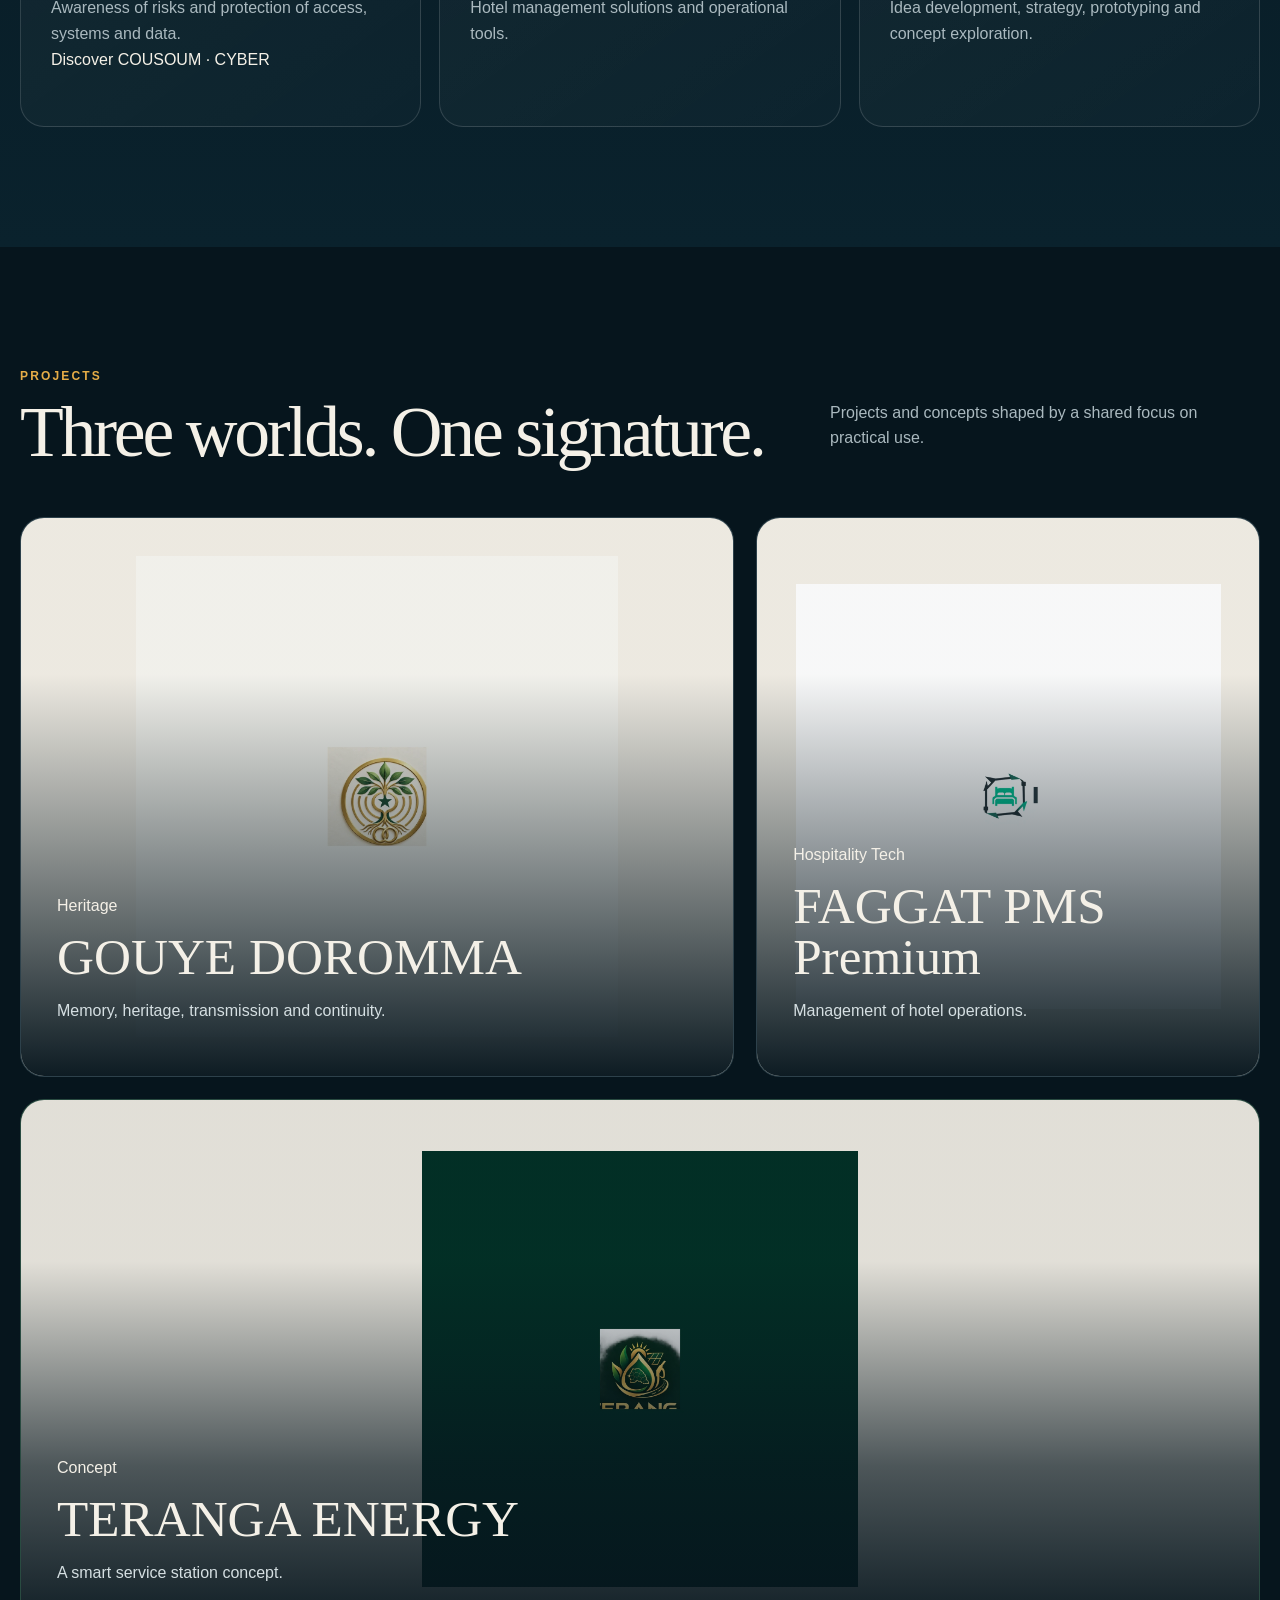
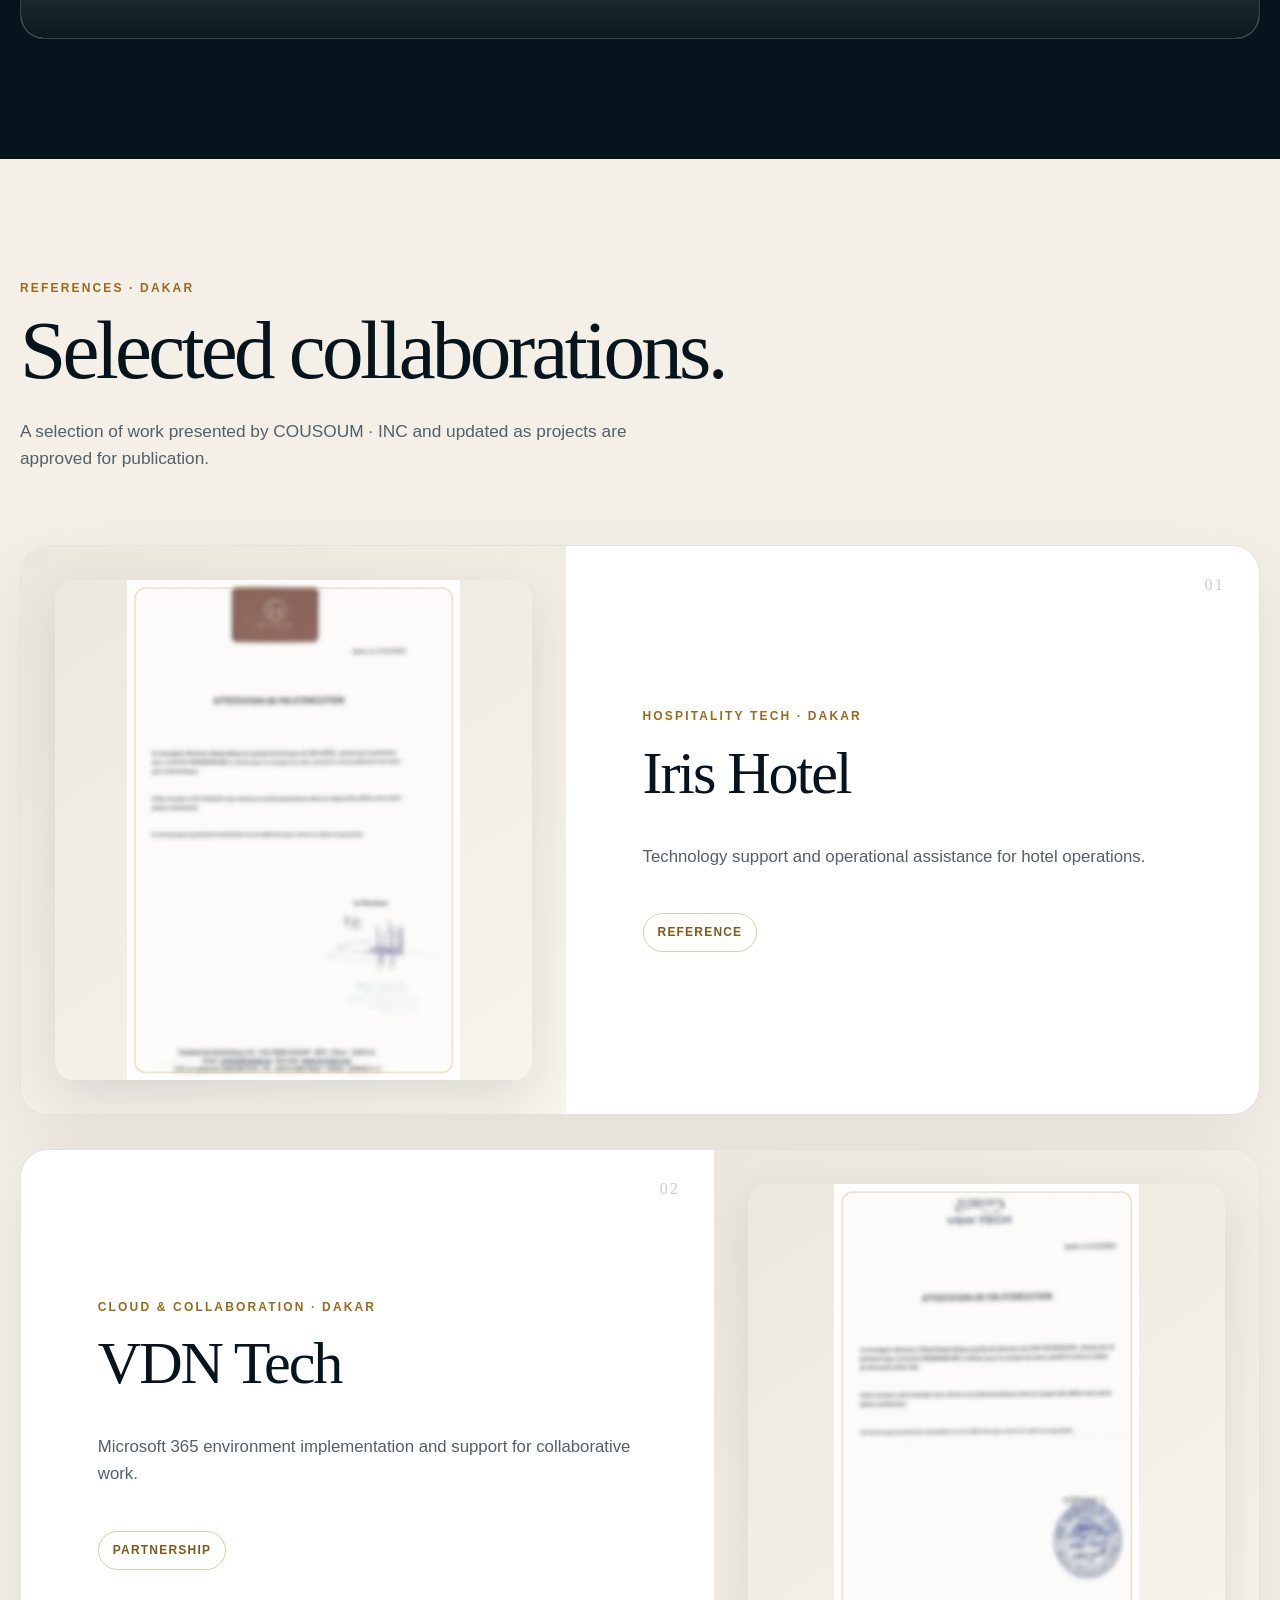
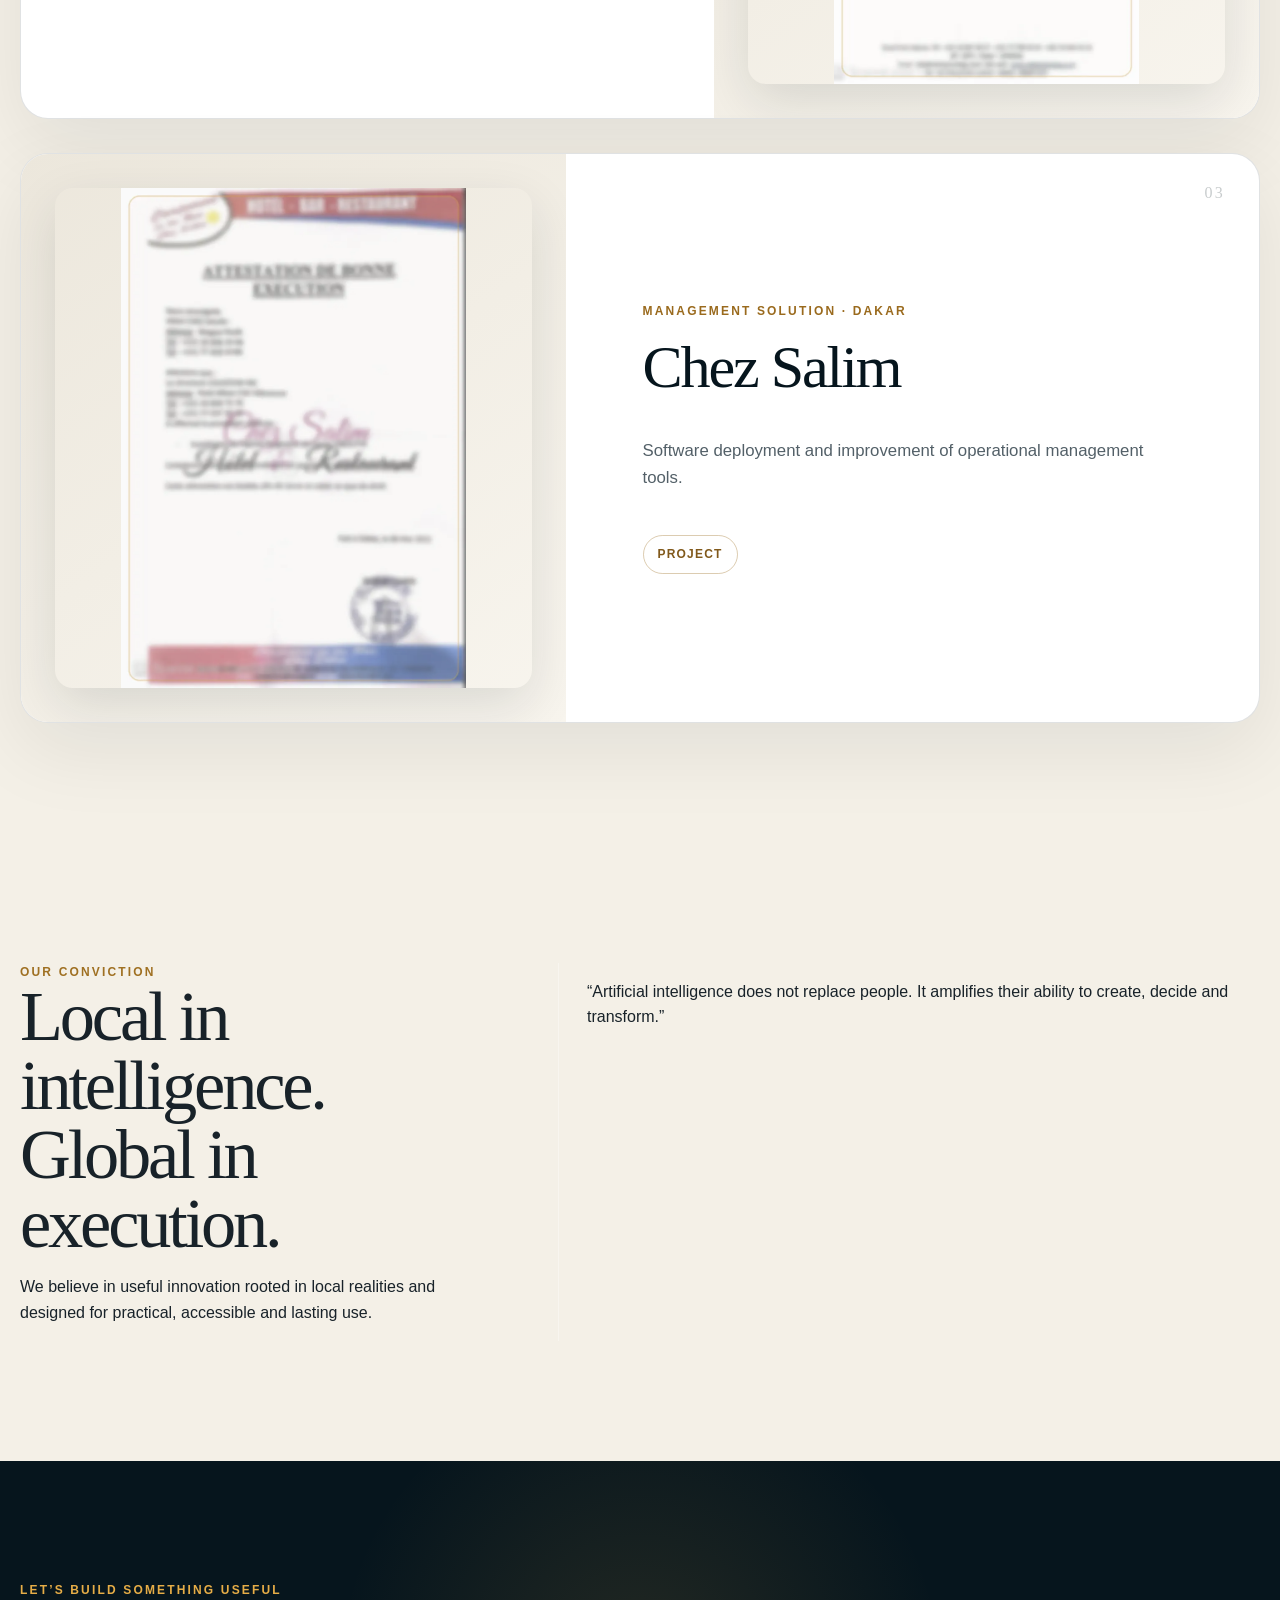
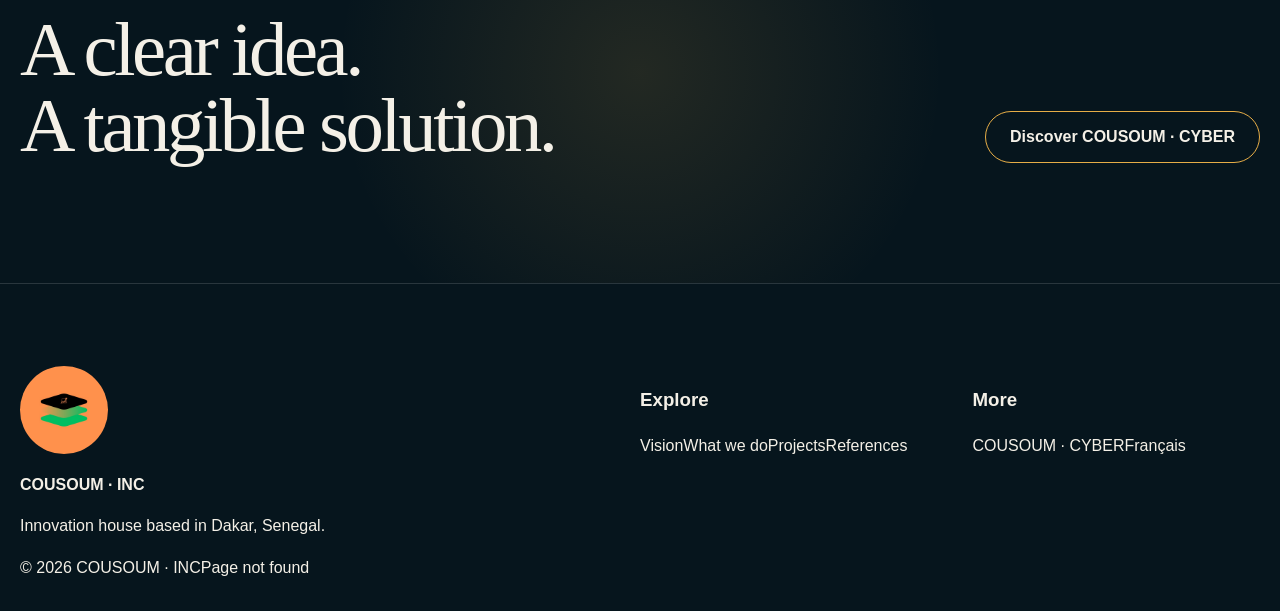
==== commit caa435ab: "Complete bilingual site routing and Dakar slideshow stabilization" ====
--- a/en/index.html
+++ b/en/index.html
@@ -2,28 +2,49 @@
 <html lang="en">
 <head>
   <meta charset="utf-8">
-  <meta name="viewport" content="width=device-width, initial-scale=1">
+  <meta name="viewport" content="width=device-width,initial-scale=1,viewport-fit=cover">
   <meta name="theme-color" content="#06151d">
-  <meta name="description" content="COUSOUM · INC is an innovation house based in Dakar, Senegal.">
+  <meta name="description" content="COUSOUM · INC designs digital, IT, hospitality and innovation solutions from Dakar, Senegal.">
   <link rel="canonical" href="https://pims5.github.io/cousoum-inc/en/">
-  <link rel="alternate" hreflang="fr" href="https://pims5.github.io/cousoum-inc/">
+  <link rel="alternate" hreflang="fr" href="https://pims5.github.io/cousoum-inc/fr/">
   <link rel="alternate" hreflang="en" href="https://pims5.github.io/cousoum-inc/en/">
   <link rel="alternate" hreflang="x-default" href="https://pims5.github.io/cousoum-inc/">
+  <link rel="icon" href="../favicon.ico">
+  <link rel="apple-touch-icon" href="../apple-touch-icon.png">
+  <link rel="manifest" href="../site.webmanifest">
+  <link rel="preload" as="image" href="../hero-dakar.webp" type="image/webp" fetchpriority="high">
   <link rel="stylesheet" href="../style.css">
+  <meta property="og:type" content="website"><meta property="og:locale" content="en_US">
+  <meta property="og:title" content="COUSOUM · INC | Building the unprecedented">
+  <meta property="og:description" content="Building the unprecedented. Making the future tangible.">
+  <meta property="og:url" content="https://pims5.github.io/cousoum-inc/en/">
+  <meta property="og:image" content="https://pims5.github.io/cousoum-inc/hero-dakar.webp">
+  <meta name="twitter:card" content="summary_large_image">
   <title>COUSOUM · INC | Innovation house in Dakar</title>
+  <style>.lang-page-nav{display:flex;flex-wrap:wrap;gap:.8rem;align-items:center}.lang-page-nav a{color:inherit;text-underline-offset:.25em}.lang-switch{display:flex;gap:.65rem;white-space:nowrap}.page-nav-links{display:flex;flex-wrap:wrap;gap:.8rem 1rem}@media(max-width:900px){.nav{flex-wrap:wrap}.lang-page-nav{width:100%;justify-content:space-between}.page-nav-links{gap:.65rem}}</style>
 </head>
 <body>
   <a class="skip" href="#main">Skip to content</a>
-  <header class="header"><div class="container nav"><a class="brand" href="../" aria-label="COUSOUM INC home"><img src="../cousoum-logo.jpg" width="44" height="44" alt="COUSOUM INC logo"><span>COUSOUM · INC</span></a><nav class="desktop" aria-label="Main navigation"><a href="#vision">Vision</a><a href="#services">Services</a><a href="#projects">Projects</a><a href="#references">References</a><a href="../cyber/en/">Cybersecurity</a></nav><div class="lang-switch" aria-label="Language"><a href="../">FR</a><a href="./" aria-current="page">EN</a></div></div></header>
+  <header class="header" data-header><div class="container nav">
+    <a class="brand" href="../" aria-label="COUSOUM INC, home"><img src="../cousoum-logo.jpg" width="44" height="44" alt="COUSOUM INC logo"><span>COUSOUM · INC</span></a>
+    <nav class="lang-page-nav" aria-label="Main navigation"><div class="page-nav-links"><a href="#vision">Vision</a><a href="#services">What we do</a><a href="#portfolio">Projects</a><a href="#references">References</a><a href="#contact">Contact</a><a href="../cyber/en/">COUSOUM · CYBER</a></div><div class="lang-switch" aria-label="Choose language"><a href="../fr/">FR</a><a href="./" aria-current="page">EN</a></div></nav>
+  </div></header>
   <main id="main">
-    <section class="hero"><div class="hero-media"><img src="../hero-dakar.webp" width="1920" height="1080" alt="Panoramic view of Dakar" fetchpriority="high"></div><div class="container hero-grid"><div><div class="eyebrow">Dakar · Senegal · Africa</div><h1>Building <em>the unprecedented.</em><br>Making the future tangible.</h1><p>COUSOUM · INC is an innovation house based in Dakar, Senegal.</p><div class="actions"><a class="btn" href="#services">Explore our services</a><a class="btn btn-secondary" href="../cyber/en/">Discover COUSOUM · CYBER</a></div></div></div></section>
-    <section class="light" id="dakar"><div class="container manifesto"><div><div class="eyebrow">Dakar</div><h2>Dakar, our point of departure.</h2><p>An innovation house rooted in its environment and open to Africa and the wider world.</p></div><div class="dakar-grid"><img src="../dakar-01.webp" alt="Dakar image 01" width="960" height="720"><img src="../dakar-02.webp" alt="Dakar image 02" width="960" height="720"><img src="../dakar-03.webp" alt="Dakar image 03" width="960" height="720"><img src="../dakar-05.webp" alt="Dakar image 05" width="960" height="720"><img src="../dakar-06.webp" alt="Dakar image 06" width="960" height="720"><img src="../dakar-07.webp" alt="Dakar image 07" width="960" height="720"><img src="../dakar-08.webp" alt="Dakar image 08" width="960" height="720"><img src="../dakar-09.webp" alt="Dakar image 09" width="960" height="720"></div></div></section>
-    <section class="services" id="services"><div class="container"><div class="section-head"><div><div class="eyebrow">Our services</div><h2>Technology, when it becomes genuinely useful.</h2></div><p>We design, review and improve digital systems.</p></div><div class="service-grid"><article class="service-card"><span>01</span><h3>Digital</h3><p>Digital transformation and web and mobile applications.</p></article><article class="service-card"><span>02</span><h3>IT &amp; Audit</h3><p>IT advice, support, maintenance and system improvement.</p></article><article class="service-card"><span>03</span><h3>Infrastructure</h3><p>Networks, cloud, backup and equipment guidance.</p></article><article class="service-card"><span>04</span><h3>Cybersecurity</h3><p>Risk awareness and protection of access, systems and data.</p></article><article class="service-card"><span>05</span><h3>Hospitality Tech</h3><p>Hotel management solutions and operational tools.</p></article><article class="service-card"><span>06</span><h3>Innovation</h3><p>Idea development, strategy and prototyping.</p></article></div></div></section>
-    <section id="projects"><div class="container"><div class="section-head"><div><div class="eyebrow">Projects</div><h2>Three worlds. One signature.</h2></div><p>Projects and concepts from the COUSOUM · INC portfolio.</p></div><div class="projects"><article class="project-card"><img src="../gouye-doromma-icon.webp" alt="Gouye Doromma identity icon" width="1600" height="1600"><div class="project-content"><span class="project-tag">Heritage</span><h3>GOUYE DOROMMA</h3><p>Memory, heritage and transmission.</p></div></article><article class="project-card"><img src="../faggat-icon.webp" alt="FAGGAT PMS icon" width="1600" height="1600"><div class="project-content"><span class="project-tag">Hospitality Tech</span><h3>FAGGAT PMS Premium</h3><p>Hotel operations management.</p></div></article><article class="project-card project-card--teranga"><img src="../teranga-energy-icon.webp" alt="TERANGA ENERGY icon" width="1600" height="1600"><div class="project-content"><span class="project-tag">Concept</span><h3>TERANGA ENERGY</h3><p>A smart service station concept.</p></div></article></div></div></section>
-    <section class="references" id="references"><div class="container"><div class="references-intro"><div class="eyebrow">References · Dakar</div><h2>Selected collaborations.</h2><p>A selective showcase of work presented by COUSOUM · INC.</p></div><div class="reference-showcase"><article class="reference-item"><div class="reference-visual"><img src="../reference-iris-hotel-preview.webp" alt="Iris Hotel reference preview" width="1000" height="700"></div><div class="reference-copy"><span class="reference-index">01</span><div class="eyebrow">Hospitality Tech · Dakar</div><h3>Iris Hotel</h3><p>Technology support and operational assistance.</p></div></article><article class="reference-item reverse"><div class="reference-visual"><img src="../reference-vdn-tech-preview.webp" alt="VDN Tech reference preview" width="1000" height="700"></div><div class="reference-copy"><span class="reference-index">02</span><div class="eyebrow">Cloud &amp; collaboration · Dakar</div><h3>VDN Tech</h3><p>Microsoft 365 environment and collaborative workflows.</p></div></article><article class="reference-item"><div class="reference-visual"><img src="../reference-chez-salim-preview.webp" alt="Chez Salim reference preview" width="1000" height="700"></div><div class="reference-copy"><span class="reference-index">03</span><div class="eyebrow">Management solution · Dakar</div><h3>Chez Salim</h3><p>Software deployment and operational management tools.</p></div></article></div></div></section>
-    <section class="light" id="vision"><div class="container manifesto"><div><div class="eyebrow">Our conviction</div><h2>Local in intelligence. Global in execution.</h2><p>We believe in innovation grounded in local realities and designed for practical, accessible and sustainable use.</p></div></div></section>
-    <section class="contact"><div class="container contact-inner"><div><div class="eyebrow">Let’s build something useful</div><h2>A clear idea.<br>A tangible solution.</h2></div><a class="btn" href="../cyber/en/">Explore COUSOUM · CYBER</a></div></section>
+    <section class="hero" aria-labelledby="hero-title" id="top"><div class="hero-media"><img src="../hero-dakar.webp" width="1920" height="1080" alt="Panoramic view of Dakar and its coastline" fetchpriority="high" decoding="async"></div><div class="container hero-grid"><div class="reveal"><div class="eyebrow">Dakar · Senegal · Africa</div><h1 id="hero-title">Building <em>the unprecedented.</em><br>Making the future tangible.</h1><p>COUSOUM · INC creates useful, resilient and lasting solutions for organisations ready to move forward with clarity.</p><div class="actions"><a class="btn" href="#services">Explore what we do</a><a class="btn btn-secondary" href="#portfolio">View projects</a></div></div></div></section>
+    <section class="light" id="dakar"><div class="container manifesto"><div class="reveal"><div class="eyebrow">Dakar</div><h2>Dakar, our point of departure.</h2><p>An innovation house rooted in its environment and open to Africa and the wider world.</p></div><div class="hero-side reveal"><div class="dakar-grid"><img src="../dakar-01.webp" alt="Dakar image 01" width="960" height="720"><img src="../dakar-02.webp" alt="Dakar image 02" width="960" height="720"><img src="../dakar-03.webp" alt="Dakar image 03" width="960" height="720"><img src="../dakar-05.webp" alt="Dakar image 05" width="960" height="720"><img src="../dakar-06.webp" alt="Dakar image 06" width="960" height="720"><img src="../dakar-07.webp" alt="Dakar image 07" width="960" height="720"><img src="../dakar-08.webp" alt="Dakar image 08" width="960" height="720"><img src="../dakar-09.webp" alt="Dakar image 09" width="960" height="720"></div></div></div></section>
+    <section id="services" class="services" aria-labelledby="services-title"><div class="container"><div class="section-head reveal"><div><div class="eyebrow">What we do</div><h2 id="services-title">Technology, when it becomes genuinely useful.</h2></div><p>We design and improve digital solutions around real needs.</p></div><div class="service-grid">
+      <article class="service-card reveal"><span>01</span><h3>Digital</h3><p>Digital transformation, web and mobile applications, interfaces and digital channels.</p></article><article class="service-card reveal"><span>02</span><h3>IT &amp; Audit</h3><p>Advice, support, maintenance and improvement of IT systems.</p></article><article class="service-card reveal"><span>03</span><h3>Infrastructure</h3><p>Networks, cloud, backup and equipment guidance.</p></article><article class="service-card reveal"><span>04</span><h3>Cybersecurity</h3><p>Awareness of risks and protection of access, systems and data.</p><a href="../cyber/en/">Discover COUSOUM · CYBER</a></article><article class="service-card reveal"><span>05</span><h3>Hospitality Tech</h3><p>Hotel management solutions and operational tools.</p></article><article class="service-card reveal"><span>06</span><h3>Innovation</h3><p>Idea development, strategy, prototyping and concept exploration.</p></article>
+    </div></div></section>
+    <section id="portfolio"><div class="container"><div class="section-head reveal"><div><div class="eyebrow">Projects</div><h2>Three worlds. One signature.</h2></div><p>Projects and concepts shaped by a shared focus on practical use.</p></div><div class="projects">
+      <article class="project-card reveal" data-parallax><img loading="lazy" decoding="async" src="../gouye-doromma-icon.webp" width="1600" height="1600" alt="Gouye Doromma visual identity icon"><div class="project-content"><span class="project-tag">Heritage</span><h3>GOUYE DOROMMA</h3><p>Memory, heritage, transmission and continuity.</p></div></article><article class="project-card reveal" data-parallax><img loading="lazy" decoding="async" src="../faggat-icon.webp" width="1600" height="1600" alt="FAGGAT PMS logo icon"><div class="project-content"><span class="project-tag">Hospitality Tech</span><h3>FAGGAT PMS Premium</h3><p>Management of hotel operations.</p></div></article><article class="project-card project-card--teranga reveal" data-parallax><img loading="lazy" decoding="async" src="../teranga-energy-icon.webp" width="1600" height="1600" alt="TERANGA ENERGY logo icon"><div class="project-content"><span class="project-tag">Concept</span><h3>TERANGA ENERGY</h3><p>A smart service station concept.</p></div></article>
+    </div></div></section>
+    <section class="references" id="references" aria-labelledby="references-title"><div class="container"><div class="references-intro reveal"><div class="eyebrow">References · Dakar</div><h2 id="references-title">Selected collaborations.</h2><p>A selection of work presented by COUSOUM · INC and updated as projects are approved for publication.</p></div><div class="reference-showcase">
+      <article class="reference-item reveal"><div class="reference-visual"><img loading="lazy" decoding="async" src="../reference-iris-hotel-preview.webp" alt="Iris Hotel reference preview" width="1000" height="700"></div><div class="reference-copy"><span class="reference-index">01</span><div class="eyebrow">Hospitality Tech · Dakar</div><h3>Iris Hotel</h3><p>Technology support and operational assistance for hotel operations.</p><span class="reference-label">Reference</span></div></article><article class="reference-item reverse reveal"><div class="reference-visual"><img loading="lazy" decoding="async" src="../reference-vdn-tech-preview.webp" alt="VDN Tech reference preview" width="1000" height="700"></div><div class="reference-copy"><span class="reference-index">02</span><div class="eyebrow">Cloud &amp; collaboration · Dakar</div><h3>VDN Tech</h3><p>Microsoft 365 environment implementation and support for collaborative work.</p><span class="reference-label">Partnership</span></div></article><article class="reference-item reveal"><div class="reference-visual"><img loading="lazy" decoding="async" src="../reference-chez-salim-preview.webp" alt="Chez Salim reference preview" width="1000" height="700"></div><div class="reference-copy"><span class="reference-index">03</span><div class="eyebrow">Management solution · Dakar</div><h3>Chez Salim</h3><p>Software deployment and improvement of operational management tools.</p><span class="reference-label">Project</span></div></article>
+    </div></div></section>
+    <section class="light" id="vision"><div class="container manifesto"><div class="reveal"><div class="eyebrow">Our conviction</div><h2>Local in intelligence. Global in execution.</h2><p>We believe in useful innovation rooted in local realities and designed for practical, accessible and lasting use.</p></div><div class="hero-side reveal"><div class="quote-box"><p>“Artificial intelligence does not replace people. It amplifies their ability to create, decide and transform.”</p></div></div></div></section>
+    <section class="contact" id="contact"><div class="container contact-inner reveal"><div><div class="eyebrow">Let’s build something useful</div><h2>A clear idea.<br>A tangible solution.</h2></div><a class="btn btn-secondary" href="../cyber/en/">Discover COUSOUM · CYBER</a></div></section>
   </main>
-  <footer class="footer"><div class="container footer-grid"><div><img class="footer-logo" src="../cousoum-logo.jpg" width="88" height="88" alt="COUSOUM INC logo"><strong>COUSOUM · INC</strong><p>Innovation house based in Dakar, Senegal.</p></div><div><h3>Navigation</h3><a href="#vision">Vision</a><a href="#services">Services</a><a href="#projects">Projects</a></div><div><h3>Cybersecurity</h3><a href="../cyber/en/">COUSOUM · CYBER</a></div></div></footer>
+  <footer class="footer"><div class="container"><div class="footer-grid"><div><img class="footer-logo" src="../cousoum-logo.jpg" width="88" height="88" alt="COUSOUM INC logo"><strong>COUSOUM · INC</strong><p>Innovation house based in Dakar, Senegal.</p></div><div><h3>Explore</h3><a href="#vision">Vision</a><a href="#services">What we do</a><a href="#portfolio">Projects</a><a href="#references">References</a></div><div><h3>More</h3><a href="../cyber/en/">COUSOUM · CYBER</a><a href="../fr/">Français</a></div></div><div class="footer-bottom"><span>© 2026 COUSOUM · INC</span><a href="../404.html">Page not found</a></div></div></footer>
+  <script src="../site.js" defer></script>
 </body>
 </html>
